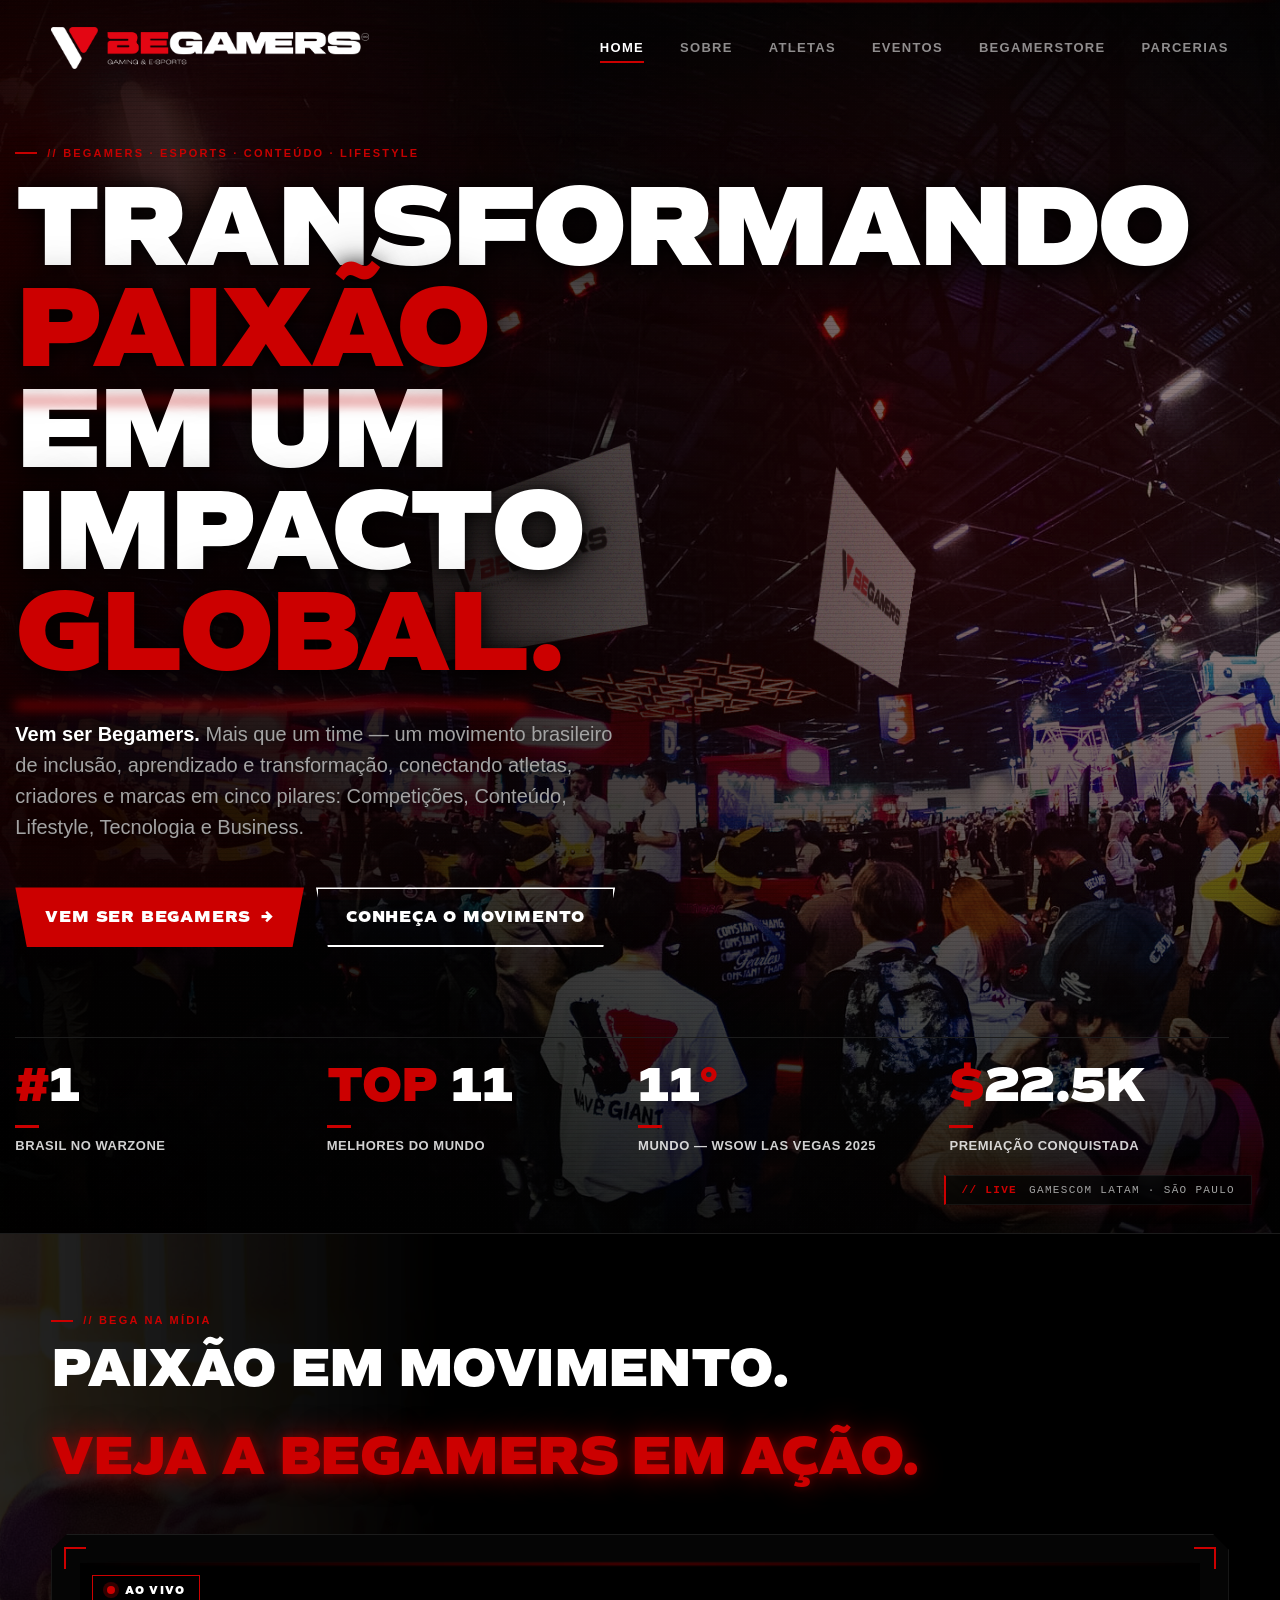
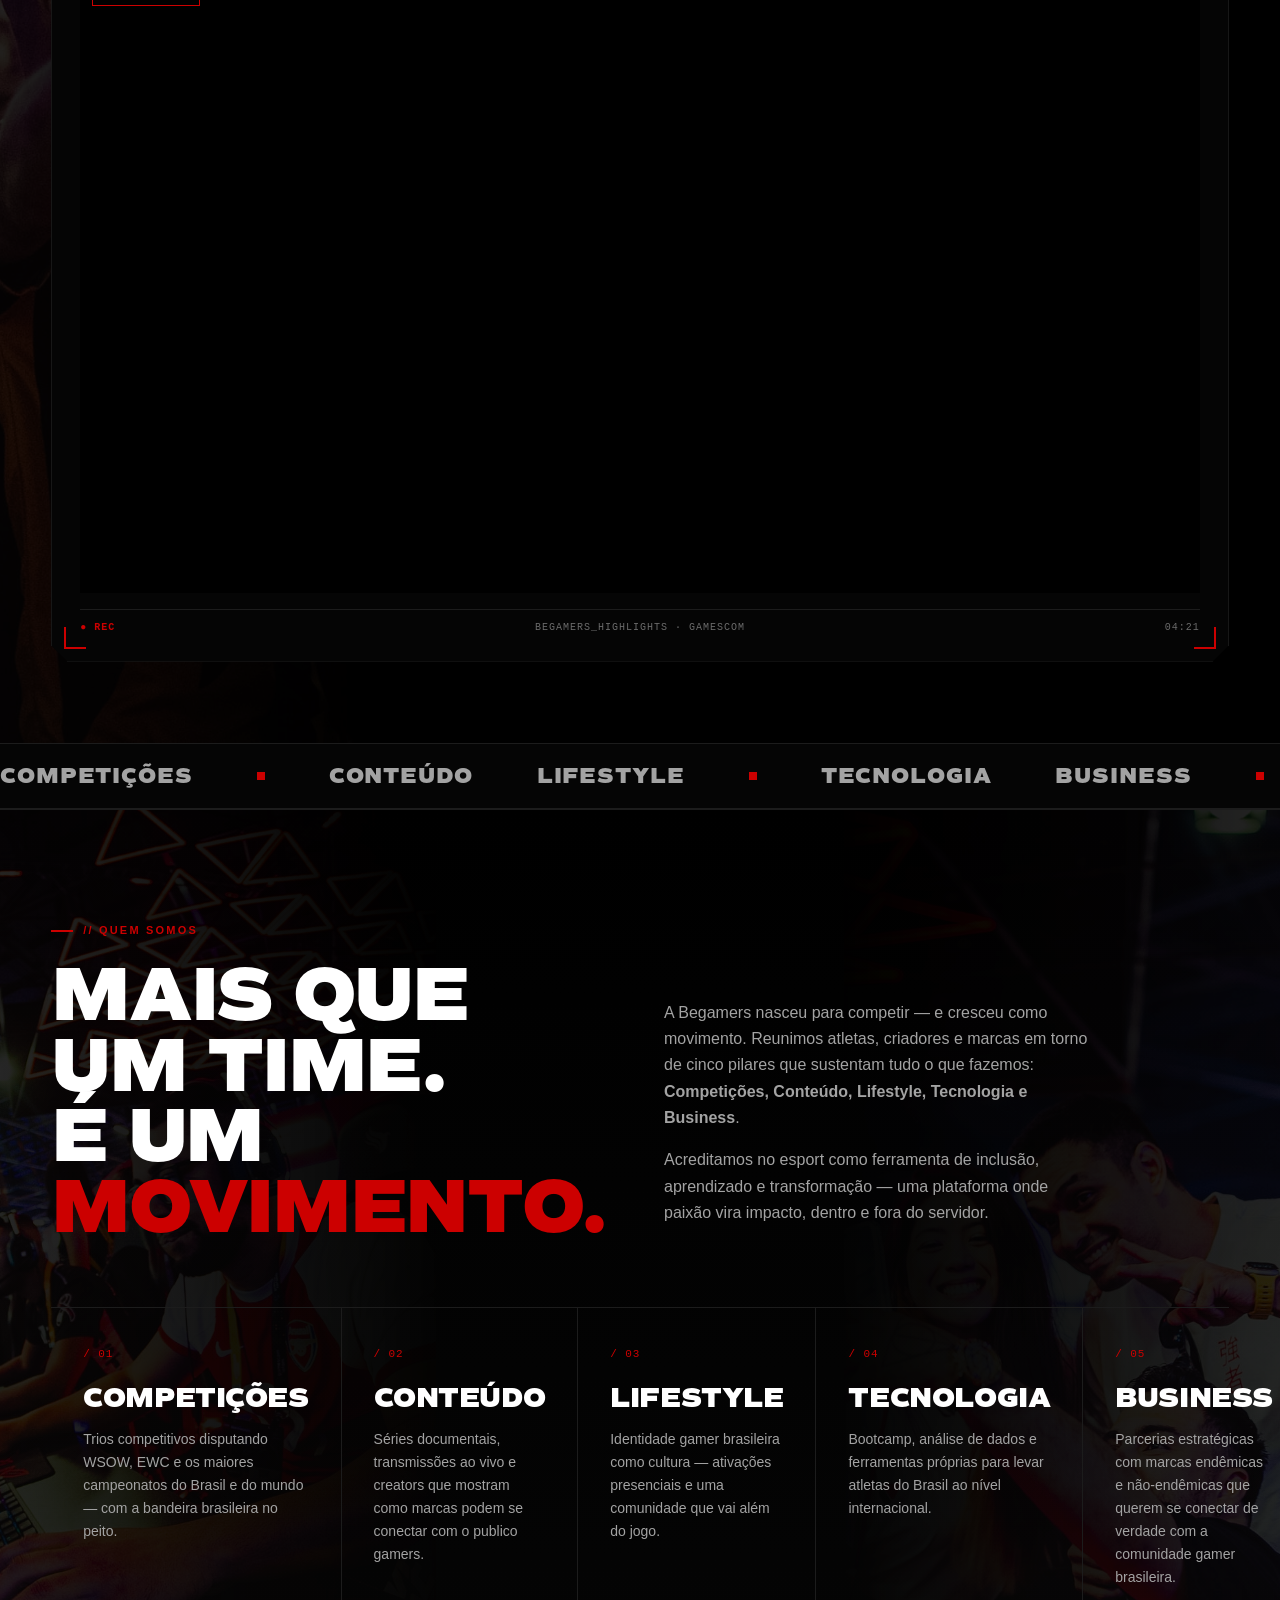
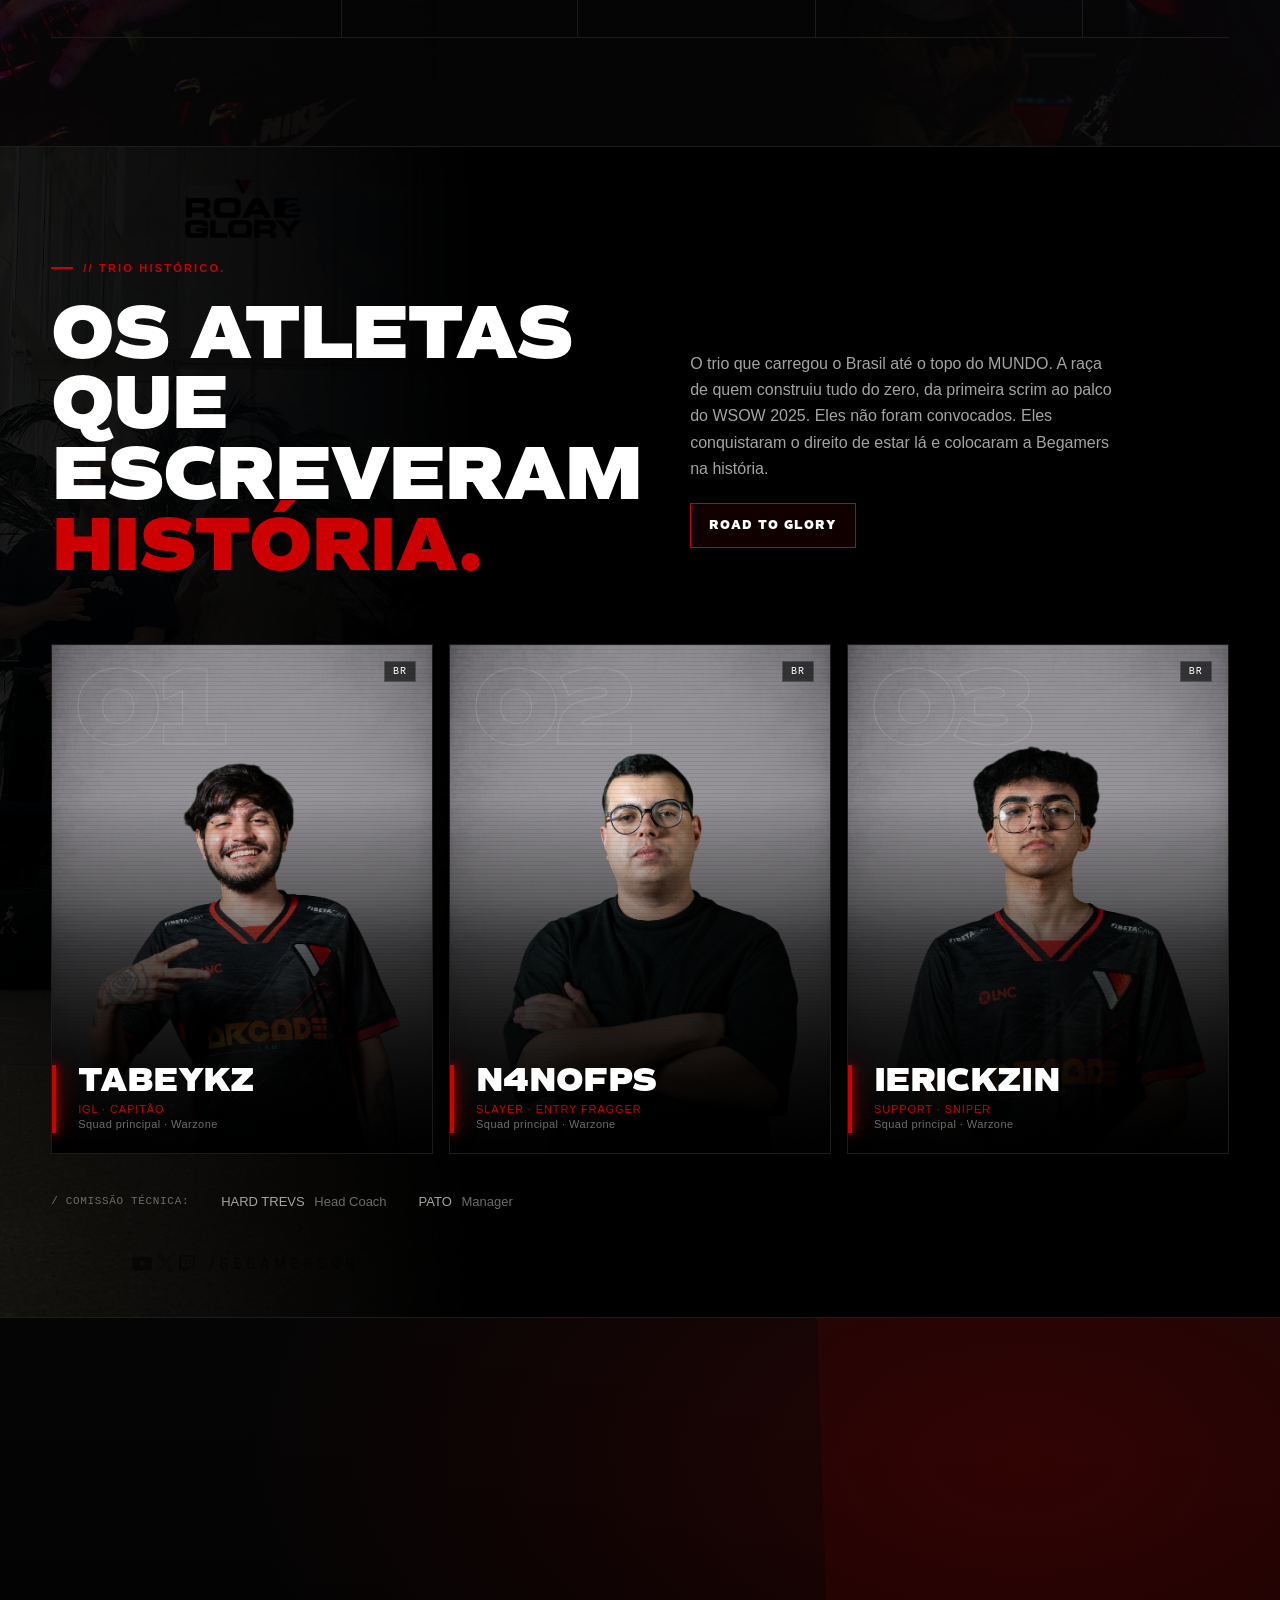
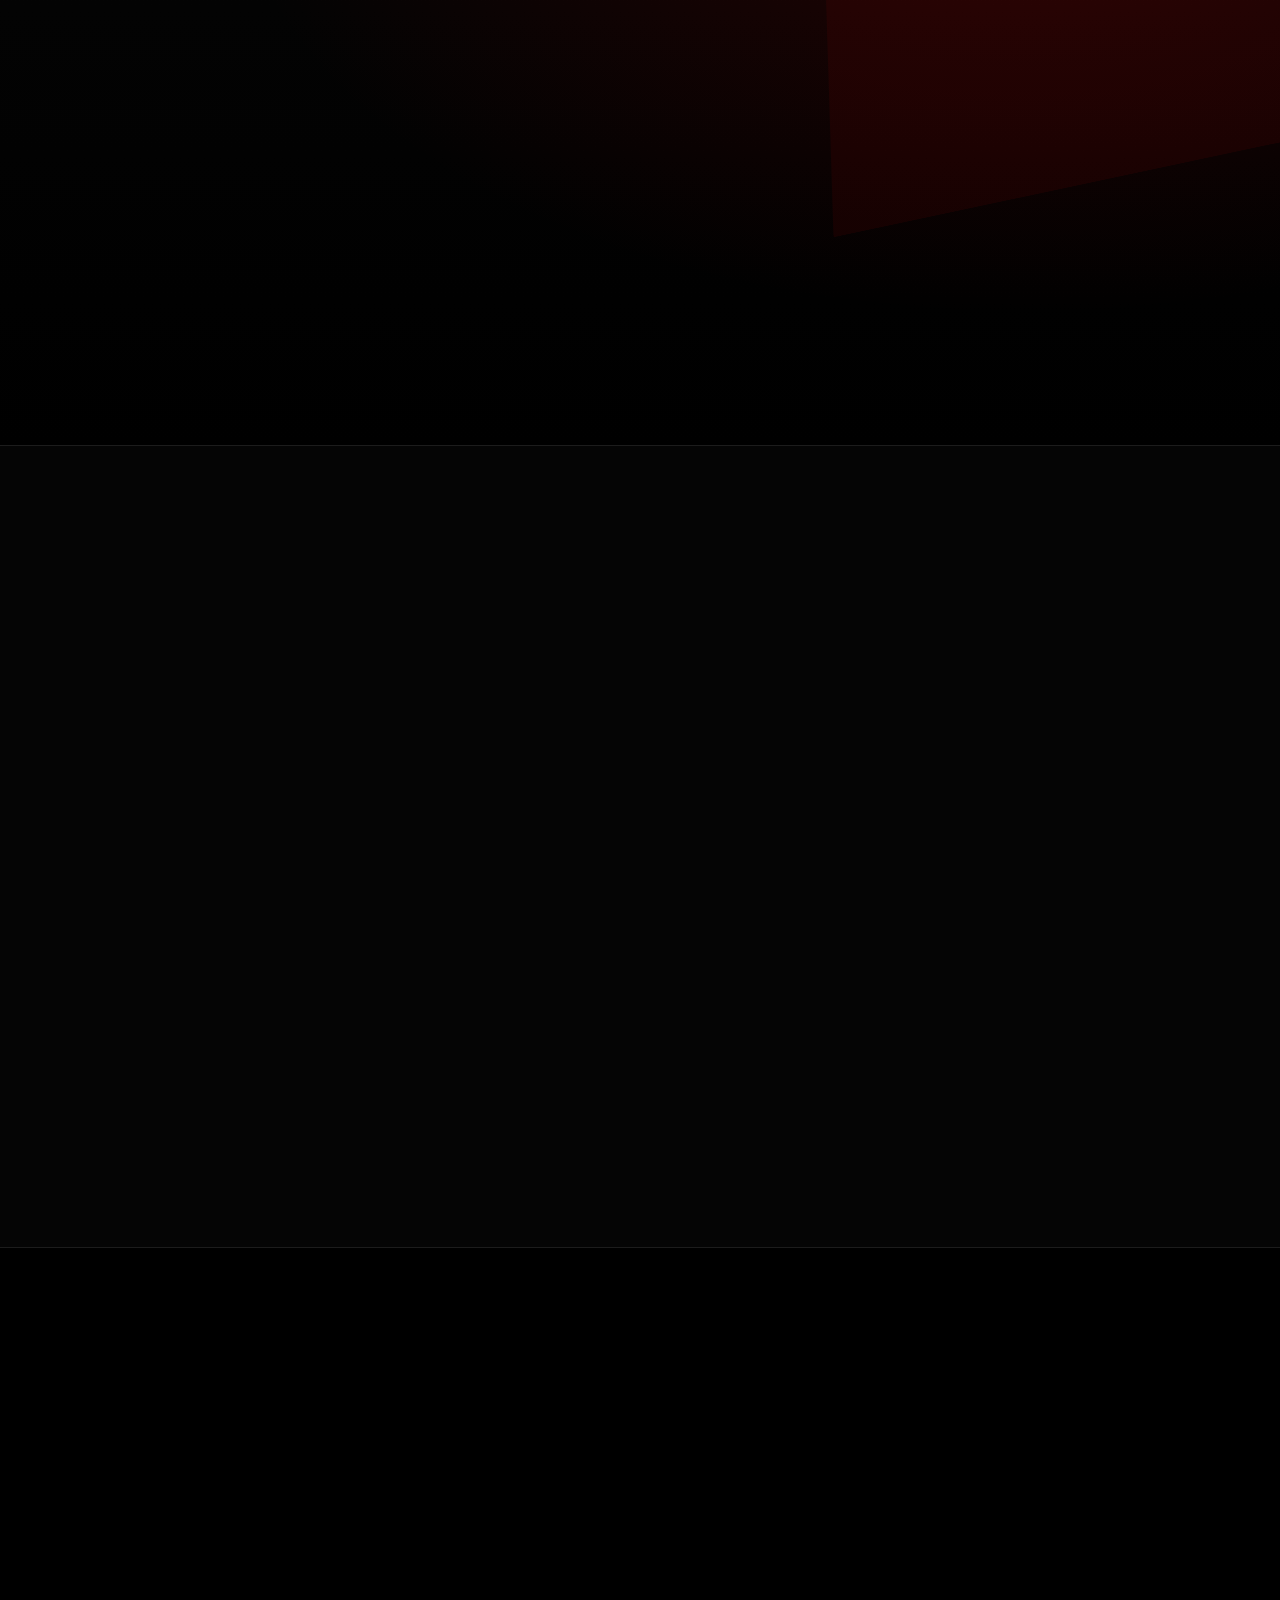
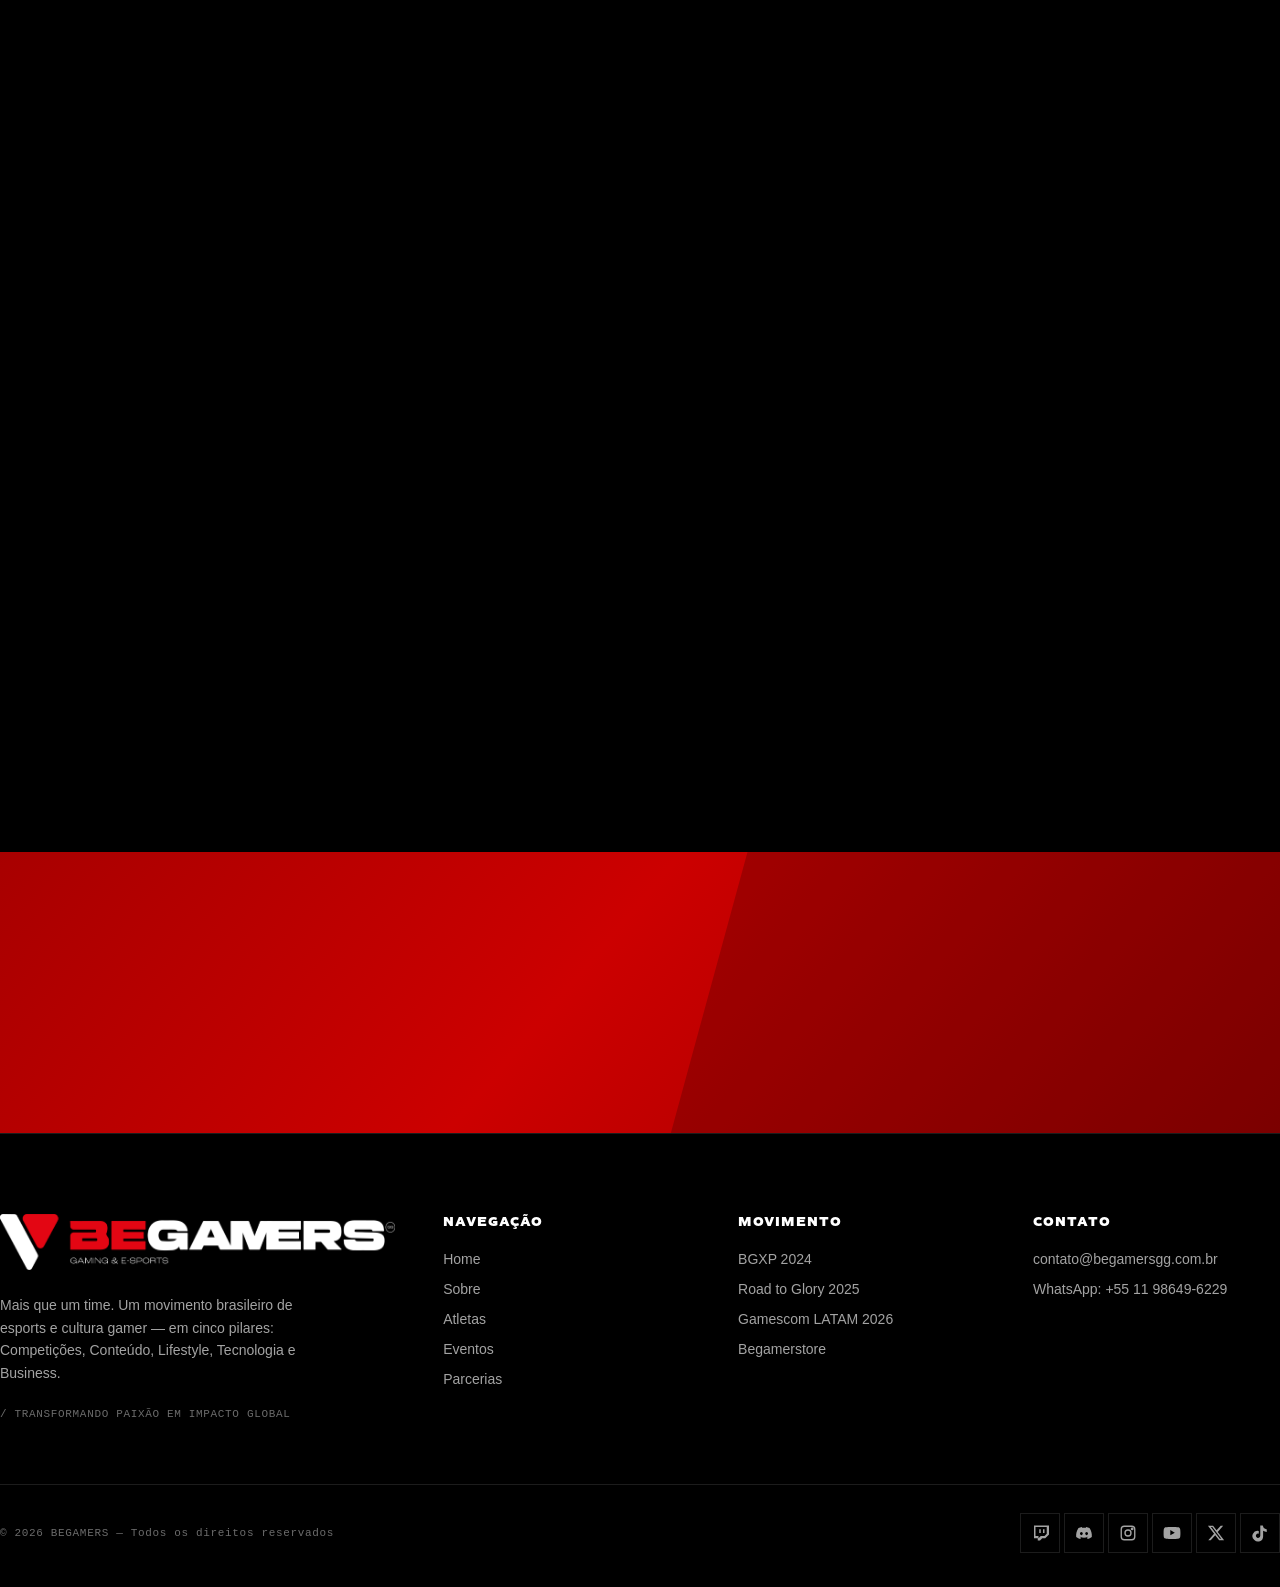
==== index.html @ cf3afd45 "feat: modal redesign, label trio historico, background roster, aba road to glory" ====
<!doctype html>
<html lang="pt-BR">
<head>
<meta charset="utf-8">
<meta name="viewport" content="width=device-width, initial-scale=1">
<title>BEGAMERS — Transformando paixão em impacto global</title>
<link rel="stylesheet" href="colors_and_type.css">
<link rel="stylesheet" href="styles.css">
<link rel="stylesheet" href="sections.css">
</head>
<body class="brand-begamers">

<!-- ============================================================
     NAV
============================================================ -->
<header class="nav" id="nav" data-screen-label="Nav">
  <div class="container nav-inner">
    <a href="#" class="nav-logo" aria-label="BEGAMERS — home">
      <img src="assets/begamers-logo-principal-white.png" alt="BEGAMERS — Gaming & E-sports" class="nav-logo-img">
    </a>
    <button class="nav-toggle" id="nav-toggle" aria-label="Abrir menu" aria-expanded="false">
      <span></span><span></span><span></span>
    </button>
    <nav class="nav-links" id="nav-links" aria-label="Principal">
      <a href="#home" class="active">Home</a>
      <a href="#sobre">Sobre</a>
      <a href="#roster">Atletas</a>
      <a href="#eventos">Eventos</a>
      <a href="#">Begamerstore</a>
      <a href="#parceiros">Parcerias</a>
    </nav>
  </div>
</header>

<!-- ============================================================
     HERO
============================================================ -->
<section class="hero" id="home" data-screen-label="01 Hero">
  <div class="hero-bottom-rule"></div>

  <!-- HERO VISUAL — Gamescom LATAM 2026 (full-height background) -->
  <div class="hero-visual reveal delay-2" aria-hidden="true">
    <div class="hv-photo">
      <img src="assets/gamescom-latam-2026.jpg" alt="" loading="eager" decoding="async">
      <div class="hv-photo-fade"></div>
      <div class="hv-photo-grain"></div>
      <div class="hv-photo-caption">
        <span class="hv-cap-tag">// LIVE</span>
        <span class="hv-cap-text">Gamescom LATAM · São Paulo</span>
      </div>
    </div>
  </div>

  <div class="container hero-inner">
    <div class="hero-copy">
      <div class="reveal">
        <span class="eyebrow">// Begamers · Esports · Conteúdo · Lifestyle</span>
      </div>
      <h1 class="reveal delay-1">
        Transformando<br>
        <span class="red">paixão</span> em um<br>
        impacto <span class="red">global.</span>
      </h1>
      <p class="hero-lede reveal delay-2">
        <strong>Vem ser Begamers.</strong> Mais que um time — um movimento brasileiro de
        inclusão, aprendizado e transformação, conectando atletas, criadores e marcas
        em cinco pilares: Competições, Conteúdo, Lifestyle, Tecnologia e Business.
      </p>
      <div class="hero-ctas reveal delay-3">
        <a href="#road-to-glory" class="btn lg">Vem ser Begamers <span class="arrow">→</span></a>
        <a href="#sobre" class="btn lg outline">Conheça o movimento</a>
      </div>
    </div>

    <!-- HERO VISUAL was here — moved to the top of .hero so it can be position:absolute against the whole hero -->

    <div class="hero-meta reveal delay-4">
      <div class="hero-stat">
        <div class="num"><span class="red">#</span>1</div>
        <div class="rule"></div>
        <div class="label">Brasil no Warzone</div>
      </div>
      <div class="hero-stat">
        <div class="num"><span class="red">TOP </span>11</div>
        <div class="rule"></div>
        <div class="label">Melhores do mundo</div>
      </div>
      <div class="hero-stat">
        <div class="num">11<span class="red">°</span></div>
        <div class="rule"></div>
        <div class="label">Mundo — WSOW Las Vegas 2025</div>
      </div>
      <div class="hero-stat">
        <div class="num"><span class="red">$</span>22.5K</div>
        <div class="rule"></div>
        <div class="label">Premiação conquistada</div>
      </div>
    </div>
  </div>
</section>

<!-- ============================================================
     VIDEO REEL
============================================================ -->
<section class="section video-reel tight" id="reel" data-screen-label="01b Reel">
  <div class="container">
    <div class="reel-head reveal">
      <span class="eyebrow">// BEGA NA MÍDIA</span>
      <h3 class="reel-title">Paixão em movimento.</h3>
      <div class="reel-title-line2">
        <span class="reel-destaque">Veja a Begamers em ação.</span>
        <img src="../logo/Simbolo Begamers Branco.png" class="reel-section-logo" alt="">
      </div>
    </div>
    <div class="reel-frame reveal delay-1">
      <span class="reel-corner tl"></span>
      <span class="reel-corner tr"></span>
      <span class="reel-corner bl"></span>
      <span class="reel-corner br"></span>
      <div class="reel-badge"><span class="live-dot"></span> AO VIVO</div>
      <div class="reel-iframe-wrap">
        <iframe
          src="https://www.youtube-nocookie.com/embed/VXsNB97p3Ew?autoplay=1&mute=1&loop=1&playlist=VXsNB97p3Ew&controls=0&modestbranding=1&rel=0&showinfo=0&playsinline=1&iv_load_policy=3&disablekb=1&fs=0&color=white&start=0"
          title="BEGAMERS · reel oficial"
          frameborder="0"
          allow="autoplay; encrypted-media; picture-in-picture; web-share"
          allowfullscreen
          loading="lazy"></iframe>
      </div>
      <div class="reel-scanline"></div>
      <div class="reel-meta">
        <span>● REC</span>
        <span>BEGAMERS_HIGHLIGHTS · GAMESCOM</span>
        <span>04:21</span>
      </div>
    </div>
  </div>
</section>

<!-- ============================================================
     MARQUEE
============================================================ -->
<div class="marquee" aria-hidden="true">
  <div class="marquee-track">
    <span class="marquee-item">COMPETIÇÕES</span>
    <span class="marquee-item"><span class="dot"></span> CONTEÚDO</span>
    <span class="marquee-item">LIFESTYLE</span>
    <span class="marquee-item"><span class="dot"></span> TECNOLOGIA</span>
    <span class="marquee-item">BUSINESS</span>
    <span class="marquee-item"><span class="dot"></span> VEM SER BEGAMERS</span>
    <span class="marquee-item"><span class="dot"></span> BGXP 2026</span>
    <!-- duplicate -->
    <span class="marquee-item">COMPETIÇÕES</span>
    <span class="marquee-item"><span class="dot"></span> CONTEÚDO</span>
    <span class="marquee-item">LIFESTYLE</span>
    <span class="marquee-item"><span class="dot"></span> TECNOLOGIA</span>
    <span class="marquee-item">BUSINESS</span>
    <span class="marquee-item"><span class="dot"></span> VEM SER BEGAMERS</span>
    <span class="marquee-item"><span class="dot"></span> BGXP 2026</span>
  </div>
</div>

<!-- ============================================================
     SOBRE
============================================================ -->
<section class="section sobre" id="sobre" data-screen-label="02 Sobre">
  <img src="assets/lado esquerdo.jpg" class="sobre-bg sobre-bg-left" alt="">
  <img src="assets/lado direito.jpg" class="sobre-bg sobre-bg-right" alt="">
  <div class="container">
    <div class="section-head reveal">
      <div class="left">
        <span class="eyebrow">// Quem somos</span>
        <h2>Mais que um time.<br>É um <span class="red">movimento.</span></h2>
      </div>
      <div class="right">
        <p>A Begamers nasceu para competir — e cresceu como movimento. Reunimos atletas, criadores e marcas em torno de cinco pilares que sustentam tudo o que fazemos: <strong>Competições, Conteúdo, Lifestyle, Tecnologia e Business</strong>.</p>
        <p>Acreditamos no esport como ferramenta de inclusão, aprendizado e transformação — uma plataforma onde paixão vira impacto, dentro e fora do servidor.</p>
      </div>
    </div>

    <div class="sobre-grid reveal-stagger">
      <div class="sobre-cell">
        <span class="idx">/ 01</span>
        <h3>Competições</h3>
        <p>Trios competitivos disputando WSOW, EWC e os maiores campeonatos do Brasil e do mundo — com a bandeira brasileira no peito.</p>
      </div>
      <div class="sobre-cell">
        <span class="idx">/ 02</span>
        <h3>Conteúdo</h3>
        <p>Séries documentais, transmissões ao vivo e creators que mostram como marcas podem se conectar com o publico gamers.</p>
      </div>
      <div class="sobre-cell">
        <span class="idx">/ 03</span>
        <h3>Lifestyle</h3>
        <p>Identidade gamer brasileira como cultura — ativações presenciais e uma comunidade que vai além do jogo.</p>
      </div>
      <div class="sobre-cell">
        <span class="idx">/ 04</span>
        <h3>Tecnologia</h3>
        <p>Bootcamp, análise de dados e ferramentas próprias para levar atletas do Brasil ao nível internacional.</p>
      </div>
      <div class="sobre-cell">
        <span class="idx">/ 05</span>
        <h3>Business</h3>
        <p>Parcerias estratégicas com marcas endêmicas e não-endêmicas que querem se conectar de verdade com a comunidade gamer brasileira.</p>
      </div>
    </div>
  </div>
</section>

<!-- ============================================================
     ROSTER
============================================================ -->
<section class="section roster" id="roster" data-screen-label="03 Roster">
  <div class="container">
    <div class="section-head reveal">
      <div class="left">
        <span class="eyebrow">// Trio Histórico.</span>
        <h2>Os atletas<br>que escreveram <span class="red">história.</span></h2>
      </div>
      <div class="right">
        <p>O trio que carregou o Brasil até o topo do MUNDO. A raça de quem construiu tudo do zero, da primeira scrim ao palco do WSOW 2025. Eles não foram convocados. Eles conquistaram o direito de estar lá e colocaram a Begamers na história.</p>
        <div style="margin-top: 20px;" class="roster-game-tabs" role="tablist">
          <button class="tab active" onclick="window.open('https://www.youtube.com/watch?v=Ga7_tnUnCb0&t=30s','_blank')">Road to Glory</button>
        </div>
      </div>
    </div>

    <div class="roster-grid reveal-stagger">
      <article class="player" tabindex="0" aria-label="Tabeykz" data-video="taA4KquG1LI" data-start="11" data-name="Tabeykz" data-role="IGL · Capitão">
        <span class="player-num">01</span>
        <div class="player-bg" style="background-image: linear-gradient(135deg, #1a0808 0%, #000 100%);"></div>
        <div class="player-texture"></div>
        <img class="player-photo" src="assets/Tabeyks - 02-sem fundo.png" alt="Tabeykz">
        <div class="player-overlay"></div>
        <span class="player-flag">BR</span>
        <div class="player-content">
          <h3 class="player-name">Tabeykz</h3>
          <div class="player-role">IGL · Capitão</div>
          <div class="player-real">Squad principal · Warzone</div>
        </div>
        <div class="player-hover-cta" aria-hidden="true">
          <span class="phc-play"><svg viewBox="0 0 24 24" width="28" height="28" fill="currentColor"><path d="M8 5v14l11-7z"/></svg></span>
          <span class="phc-label">ASSISTIR HISTÓRIA</span>
        </div>
      </article>

      <article class="player" tabindex="0" aria-label="N4noFps" data-video="ccCkzn51DuU" data-start="4" data-name="N4noFps" data-role="Slayer · Entry fragger">
        <span class="player-num">02</span>
        <div class="player-bg" style="background-image: linear-gradient(135deg, #0a0a0a 0%, #1f0606 100%);"></div>
        <div class="player-texture"></div>
        <img class="player-photo" src="assets/Nano - 03-sem fundo.png" alt="N4noFps">
        <div class="player-overlay"></div>
        <span class="player-flag">BR</span>
        <div class="player-content">
          <h3 class="player-name">N4noFps</h3>
          <div class="player-role">Slayer · Entry fragger</div>
          <div class="player-real">Squad principal · Warzone</div>
        </div>
        <div class="player-hover-cta" aria-hidden="true">
          <span class="phc-play"><svg viewBox="0 0 24 24" width="28" height="28" fill="currentColor"><path d="M8 5v14l11-7z"/></svg></span>
          <span class="phc-label">ASSISTIR HISTÓRIA</span>
        </div>
      </article>

      <article class="player" tabindex="0" aria-label="Ierickzin" data-video="_a7vYASp4p0" data-start="0" data-name="Ierickzin" data-role="Support · Sniper">
        <span class="player-num">03</span>
        <div class="player-bg" style="background-image: linear-gradient(135deg, #150505 0%, #0a0a0a 100%);"></div>
        <div class="player-texture"></div>
        <img class="player-photo" src="assets/Erick - 01-sem fundo.png" alt="Ierickzin">
        <div class="player-overlay"></div>
        <span class="player-flag">BR</span>
        <div class="player-content">
          <h3 class="player-name">Ierickzin</h3>
          <div class="player-role">Support · Sniper</div>
          <div class="player-real">Squad principal · Warzone</div>
        </div>
        <div class="player-hover-cta" aria-hidden="true">
          <span class="phc-play"><svg viewBox="0 0 24 24" width="28" height="28" fill="currentColor"><path d="M8 5v14l11-7z"/></svg></span>
          <span class="phc-label">ASSISTIR HISTÓRIA</span>
        </div>
      </article>
    </div>

    <div style="margin-top: 40px; display: flex; gap: 32px; flex-wrap: wrap; align-items: center; color: var(--fg3);">
      <span class="mono">/ Comissão técnica:</span>
      <span style="font-size: 13px; color: var(--fg2);">HARD TREVS <span style="color: var(--fg3); margin-left: 6px;">Head Coach</span></span>
      <span style="font-size: 13px; color: var(--fg2);">PATO <span style="color: var(--fg3); margin-left: 6px;">Manager</span></span>
    </div>
  </div>
</section>

<!-- ============================================================
     ROAD TO GLORY
============================================================ -->
<section class="r2g" id="road-to-glory" data-screen-label="04 Road to Glory">
  <div class="container r2g-inner">
    <div class="reveal">
      <span class="r2g-tag"><span class="slash"></span> Infraestrutura real para um cenário sério</span>
      <h2>The Zero <span class="red">Base.</span></h2>
      <p>O que a The Zero Base entrega. A infraestrutura real para quem quer evoluir no Warzone brasileiro — com treinos, ranking, campeonatos e muito mais.</p>
      <div class="r2g-ctas">
        <a href="https://thezerobase.vercel.app/" target="_blank" rel="noopener" class="btn lg">Quero participar <span class="arrow">→</span></a>
      </div>
    </div>

    <div class="r2g-steps reveal delay-1">
      <div class="r2g-step">
        <span class="num">01</span>
        <div>
          <span class="k">Treinos com KD Gate</span>
          <span class="v">Sessões de treino organizadas por tier. Você pratica contra quem é do seu nível — Bronze, Prata ou Ouro. Sem smurf. Sem desculpa. Só evolução.</span>
        </div>
      </div>
      <div class="r2g-step">
        <span class="num">02</span>
        <div>
          <span class="k">Ranking Nacional</span>
          <span class="v">O primeiro ranking oficial de Warzone no Brasil. ZERO Points por posição, kills e consistência — não por sorte de um dia.</span>
        </div>
      </div>
      <div class="r2g-step">
        <span class="num">03</span>
        <div>
          <span class="k">Agentes Livres</span>
          <span class="v">Sem time, quer competir? Sem player, quer completar o squad? O Squad Finder conecta você com quem precisa em minutos.</span>
        </div>
      </div>
      <div class="r2g-step">
        <span class="num">04</span>
        <div>
          <span class="k">Campeonatos</span>
          <span class="v">168 competições por ano — promovidas pela TZB e por organizadores parceiros. Bracket oficial, prize pool real, broadcast profissional.</span>
        </div>
      </div>
    </div>
  </div>
</section>

<!-- ============================================================
     EVENTS
============================================================ -->
<section class="section events" id="eventos" data-screen-label="05 Eventos">
  <div class="container">
    <div class="section-head reveal">
      <div class="left">
        <span class="eyebrow">// Agenda · 2026</span>
        <h2>A Agenda<br>da Bega.<br><span class="red">2026.</span></h2>
      </div>
      <div class="right">
        <p>A Begamers está em movimento. — acompanhe cada etapa da nossa jornada ao longo do ano e salve para não perder nada.</p>
        <a href="calendario.html" class="btn outline" style="margin-top: 16px;">Calendário completo <span class="arrow">→</span></a>
      </div>
    </div>

    <div class="event-list reveal-stagger" id="event-list-home"></div>
  </div>
</section>

<!-- ============================================================
     PARCEIROS — Form
============================================================ -->
<section class="section partner-form-section" id="parceiros" data-screen-label="06 Parcerias">
  <div class="container">
    <div class="section-head reveal">
      <div class="left">
        <span class="eyebrow">// Parcerias estratégicas</span>
        <h2>Marcas que<br>jogam <span class="red">junto.</span></h2>
      </div>
      <div class="right">
        <p>A Begamers fala com uma audiência engajada, jovem e que confia em quem entrega resultado dentro e fora do servidor. Endêmica ou não-endêmica, sua marca encontra aqui um movimento — não um patrocínio decorativo.</p>
      </div>
    </div>

    <div class="partner-form-grid reveal-stagger">
      <div>
        <h3 style="font-family: var(--font-display-heavy); font-weight: 900; font-size: 22px; letter-spacing: -0.01em; text-transform: uppercase; margin: 0 0 16px; color: #fff;">Modelos de parceria</h3>
        <p style="font-size: 14px; line-height: 1.65; color: var(--fg2); margin: 0 0 8px;">Construímos relacionamentos sob medida em três frentes principais, com flexibilidade para combinar formatos conforme o objetivo da marca.</p>
        <div class="partner-tiers-list">
          <div class="partner-tier-row">
            <span class="badge">Patrocínio</span>
            <span class="copy"><strong>Naming e exposição</strong> em jersey, transmissões e conteúdos próprios — para marcas endêmicas e não-endêmicas.</span>
          </div>
          <div class="partner-tier-row">
            <span class="badge">Parceria</span>
            <span class="copy"><strong>Co-criação de produto, conteúdo ou comunidade</strong> com a Begamers, alinhada aos cinco pilares do movimento.</span>
          </div>
          <div class="partner-tier-row">
            <span class="badge">Eventos</span>
            <span class="copy">Ativação de marca no BGXP e demais eventos próprios — patrocínio integrado a experiências reais com a comunidade Begamers.</span>
          </div>
        </div>

        <div style="margin-top: 32px; display: flex; gap: 32px; flex-wrap: wrap; font-family: var(--font-mono); font-size: 11px; letter-spacing: 0.08em; color: var(--fg3); text-transform: uppercase;">
          <span><span style="color: var(--accent);">●</span> ENDÊMICA · GAMING &amp; HARDWARE · PERIFÉRICOS &amp; SETUP · ENERGIA &amp; SUPLEMENTOS · STREAMING &amp; TECH</span>
          <span><span style="color: var(--accent);">●</span> NÃO-ENDÊMICA · LIFESTYLE &amp; MODA · FINANCE &amp; FINTECHS · FOOD &amp; BEBIDAS · EDUCAÇÃO · TELECOM · AUTOMOTIVO</span>
        </div>
      </div>

      <form class="partner-form" action="https://formspree.io/f/xjglddav" method="POST" onsubmit="event.preventDefault();fetch(this.action,{method:'POST',body:new FormData(this),headers:{'Accept':'application/json'}}).then(r=>{if(r.ok){this.querySelector('.pf-sent').hidden=false;this.querySelector('.pf-submit').textContent='Enviado ✓';this.querySelector('.pf-submit').disabled=true;}})">
        <div class="pf-head">
          <h3>Vamos conversar.</h3>
          <p>Conte sobre sua marca — nosso time de Business responde em até 48 horas úteis.</p>
        </div>

        <div class="pf-row split">
          <div class="pf-row">
            <label for="pf-nome">Nome <span class="req">*</span></label>
            <input id="pf-nome" type="text" name="nome" placeholder="Seu nome completo" required>
          </div>
          <div class="pf-row">
            <label for="pf-empresa">Empresa <span class="req">*</span></label>
            <input id="pf-empresa" type="text" name="empresa" placeholder="Nome da marca / empresa" required>
          </div>
        </div>

        <div class="pf-row split">
          <div class="pf-row">
            <label for="pf-email">E-mail corporativo <span class="req">*</span></label>
            <input id="pf-email" type="email" name="email" placeholder="voce@empresa.com" required>
          </div>
          <div class="pf-row">
            <label for="pf-tipo">Tipo de proposta <span class="req">*</span></label>
            <select id="pf-tipo" name="tipo_proposta" required>
              <option value="">Selecione</option>
              <option>Patrocínio</option>
              <option>Parceria</option>
              <option>Eventos</option>
            </select>
          </div>
        </div>

        <div class="pf-row">
          <label>Categoria da marca <span class="req">*</span></label>
          <div class="pf-radio-group">
            <div class="pf-radio">
              <input type="radio" id="pf-end" name="categoria" value="endemica" required>
              <label for="pf-end">Endêmica</label>
            </div>
            <div class="pf-radio">
              <input type="radio" id="pf-nend" name="categoria" value="nao-endemica">
              <label for="pf-nend">Não-endêmica</label>
            </div>
          </div>
        </div>

        <div class="pf-row">
          <label for="pf-msg">Sobre a proposta</label>
          <textarea id="pf-msg" name="mensagem" rows="3" placeholder="Conte um pouco do que vocês têm em mente"></textarea>
        </div>

        <p class="pf-sent" hidden style="margin: 0; padding: 12px 14px; background: rgba(31,157,85,0.08); border-left: 2px solid #1f9d55; color: #6ee7a8; font-size: 13px;">
          Proposta enviada! Entraremos em contato em até 48h.
        </p>

        <div class="pf-actions">
          <span class="note">Resposta em 48h úteis</span>
          <button type="submit" class="btn pf-submit">Enviar proposta <span class="arrow">→</span></button>
        </div>
      </form>
    </div>
  </div>
</section>

<!-- ============================================================
     CTA STRIP
============================================================ -->
<section class="cta-strip" id="contato" data-screen-label="07 CTA">
  <div class="container">
    <h2 class="reveal">Be part of<br>this movement.</h2>
    <div class="reveal delay-1" style="display:flex; gap:12px; flex-wrap:wrap;">
      <a href="#" class="btn lg" style="background:#000;">Begamerstore <span class="arrow">→</span></a>
      <a href="#parceiros" class="btn lg outline">Quero ser parceiro</a>
    </div>
  </div>
</section>

<!-- ============================================================
     FOOTER
============================================================ -->
<footer class="footer" data-screen-label="Footer">
  <div class="container footer-inner">
    <div class="footer-top">
      <div class="footer-brand">
        <img src="assets/begamers-logo-principal-white.png" alt="BEGAMERS — Gaming & E-sports" style="height: 56px; width: auto; display: block; margin-bottom: 24px;">
        <p>Mais que um time. Um movimento brasileiro de esports e cultura gamer — em cinco pilares: Competições, Conteúdo, Lifestyle, Tecnologia e Business.</p>
        <span class="mono">/ TRANSFORMANDO PAIXÃO EM IMPACTO GLOBAL</span>
      </div>
      <div class="footer-col">
        <h5>Navegação</h5>
        <ul>
          <li><a href="#home">Home</a></li>
          <li><a href="#sobre">Sobre</a></li>
          <li><a href="#roster">Atletas</a></li>
          <li><a href="#eventos">Eventos</a></li>
          <li><a href="#parceiros">Parcerias</a></li>
        </ul>
      </div>
      <div class="footer-col">
        <h5>Movimento</h5>
        <ul>
          <li><a href="https://www.youtube.com/watch?v=Kj1hKT5QCqs" target="_blank" rel="noopener">BGXP 2024</a></li>
          <li><a href="https://www.youtube.com/watch?v=6hZJwMYem8k" target="_blank" rel="noopener">Road to Glory 2025</a></li>
          <li><a href="https://www.youtube.com/watch?v=VXsNB97p3Ew" target="_blank" rel="noopener">Gamescom LATAM 2026</a></li>
          <li><a href="#">Begamerstore</a></li>
        </ul>
      </div>
      <div class="footer-col">
        <h5>Contato</h5>
        <ul>
          <li><a href="mailto:contato@begamersgg.com.br">contato@begamersgg.com.br</a></li>
          <li><a href="https://wa.me/5511986496229" target="_blank" rel="noopener">WhatsApp: +55 11 98649-6229</a></li>
        </ul>
      </div>
    </div>

    <div class="footer-bottom">
      <span class="footer-copy">© 2026 BEGAMERS — Todos os direitos reservados</span>
      <div class="socials" aria-label="Redes sociais">
        <a href="https://www.twitch.tv/begamersgg" target="_blank" rel="noopener" aria-label="Twitch"><svg viewBox="0 0 24 24" fill="currentColor"><path d="M4 2v17h5v3h3l3-3h4l5-5V2H4zm17 11l-3 3h-5l-3 3v-3H6V4h15v9zM18 7h-2v5h2V7zm-5 0h-2v5h2V7z"/></svg></a>
        <a href="https://discord.gg/5q2V9XfMUn" target="_blank" rel="noopener" aria-label="Discord"><svg viewBox="0 0 24 24" fill="currentColor"><path d="M19.27 5.33C17.94 4.71 16.5 4.26 15 4a.09.09 0 0 0-.07.03c-.18.33-.39.76-.53 1.09a16.09 16.09 0 0 0-4.8 0c-.14-.34-.35-.76-.54-1.09-.01-.02-.04-.03-.07-.03-1.5.26-2.93.71-4.27 1.33-.01 0-.02.01-.03.02-2.72 4.07-3.47 8.03-3.1 11.95 0 .02.01.04.03.05 1.8 1.32 3.53 2.12 5.24 2.65.03.01.06 0 .07-.02.4-.55.76-1.13 1.07-1.74.02-.04 0-.08-.04-.09-.57-.22-1.11-.48-1.64-.78-.04-.02-.04-.08-.01-.11.11-.08.22-.17.33-.25.02-.02.05-.02.07-.01 3.44 1.57 7.15 1.57 10.55 0 .02-.01.05-.01.07.01.11.09.22.17.33.26.04.03.04.09-.01.11-.52.31-1.07.56-1.64.78-.04.01-.05.06-.04.09.32.61.68 1.19 1.07 1.74.03.01.06.02.09.01 1.72-.53 3.45-1.33 5.25-2.65.02-.01.03-.03.03-.05.44-4.53-.73-8.46-3.1-11.95-.01-.01-.02-.02-.04-.02zM8.52 14.91c-1.03 0-1.89-.95-1.89-2.12s.84-2.12 1.89-2.12c1.06 0 1.9.96 1.89 2.12 0 1.17-.84 2.12-1.89 2.12zm6.97 0c-1.03 0-1.89-.95-1.89-2.12s.84-2.12 1.89-2.12c1.06 0 1.9.96 1.89 2.12 0 1.17-.83 2.12-1.89 2.12z"/></svg></a>
        <a href="https://www.instagram.com/begamersgg" target="_blank" rel="noopener" aria-label="Instagram"><svg viewBox="0 0 24 24" fill="none" stroke="currentColor" stroke-width="1.8"><rect x="3" y="3" width="18" height="18" rx="4"/><circle cx="12" cy="12" r="4"/><circle cx="17.5" cy="6.5" r="1" fill="currentColor"/></svg></a>
        <a href="https://www.youtube.com/@begamersgg" target="_blank" rel="noopener" aria-label="YouTube"><svg viewBox="0 0 24 24" fill="currentColor"><path d="M23 7.5s-.22-1.55-.9-2.23c-.85-.9-1.81-.9-2.25-.95C16.62 4 12 4 12 4s-4.62 0-7.85.32c-.44.05-1.4.05-2.25.95C1.22 5.95 1 7.5 1 7.5S.78 9.31.78 11.13v1.74c0 1.82.22 3.63.22 3.63s.22 1.55.9 2.23c.85.9 1.97.87 2.47.97C6.25 19.97 12 20 12 20s4.62 0 7.85-.32c.44-.05 1.4-.05 2.25-.95.68-.68.9-2.23.9-2.23s.22-1.81.22-3.63v-1.74C23.22 9.31 23 7.5 23 7.5zM9.75 14.85V8.13l6 3.37-6 3.35z"/></svg></a>
        <a href="https://www.twitter.com/begamersgg" target="_blank" rel="noopener" aria-label="X / Twitter"><svg viewBox="0 0 24 24" fill="currentColor"><path d="M18.244 2.25h3.308l-7.227 8.26 8.502 11.24H16.17l-5.214-6.817L4.99 21.75H1.68l7.73-8.835L1.254 2.25H8.08l4.713 6.231 5.45-6.231zm-1.161 17.52h1.833L7.084 4.126H5.117l11.966 15.644z"/></svg></a>
        <a href="https://www.tiktok.com/@begamersgg" target="_blank" rel="noopener" aria-label="TikTok"><svg viewBox="0 0 24 24" fill="currentColor"><path d="M19.59 6.69a4.83 4.83 0 0 1-3.77-4.25V2h-3.45v13.67a2.89 2.89 0 0 1-5.2 1.74 2.89 2.89 0 0 1 2.31-4.64 2.93 2.93 0 0 1 .88.13V9.4a6.84 6.84 0 0 0-5.86 12 6.85 6.85 0 0 0 11.65-4.85V8.95a8.32 8.32 0 0 0 4.86 1.55v-3.4a4.83 4.83 0 0 1-1.42-.41z"/></svg></a>
      </div>
    </div>
  </div>
</footer>

<!-- ============================================================
     SCRIPT
============================================================ -->
<script>
  // NAV: auto-hide ao rolar pra baixo, aparece ao subir
  const nav = document.getElementById('nav');
  const navToggle = document.getElementById('nav-toggle');
  const navLinksEl = document.getElementById('nav-links');
  let lastY = 0;

  function closeMenu() {
    navLinksEl.classList.remove('open');
    navToggle.classList.remove('open');
    navToggle.setAttribute('aria-expanded', 'false');
  }

  navToggle.addEventListener('click', () => {
    const open = navLinksEl.classList.toggle('open');
    navToggle.classList.toggle('open', open);
    navToggle.setAttribute('aria-expanded', String(open));
  });
  navLinksEl.querySelectorAll('a').forEach(a => a.addEventListener('click', closeMenu));

  const onScroll = () => {
    const y = window.scrollY;
    nav.classList.toggle('scrolled', y > 12);
    if (y > 120) {
      const hiding = y > lastY;
      nav.classList.toggle('nav-hidden', hiding);
      if (hiding) closeMenu();
    } else {
      nav.classList.remove('nav-hidden');
    }
    lastY = y;
  };
  window.addEventListener('scroll', onScroll, { passive: true });
  onScroll();

  // SCROLL REVEAL
  const io = new IntersectionObserver((entries) => {
    entries.forEach(e => {
      if (e.isIntersecting) { e.target.classList.add('in'); io.unobserve(e.target); }
    });
  }, { threshold: 0.10, rootMargin: '0px 0px -60px 0px' });
  document.querySelectorAll('.reveal, .reveal-stagger').forEach(el => io.observe(el));

  // COUNTER ANIMATION nas stats do hero
  const counterObs = new IntersectionObserver((entries) => {
    entries.forEach(e => {
      if (!e.isIntersecting) return;
      const el = e.target;
      const firstText = [...el.childNodes].find(n => n.nodeType === 3 && /\d/.test(n.textContent));
      if (!firstText) { counterObs.unobserve(el); return; }
      const target = parseInt(firstText.textContent);
      if (isNaN(target)) { counterObs.unobserve(el); return; }
      const suffix = firstText.textContent.replace(/^\d+/, '');
      const duration = 1400;
      const start = performance.now();
      const tick = (now) => {
        const t = Math.min((now - start) / duration, 1);
        const ease = 1 - Math.pow(1 - t, 3);
        firstText.textContent = Math.round(ease * target) + suffix;
        if (t < 1) requestAnimationFrame(tick);
      };
      requestAnimationFrame(tick);
      counterObs.unobserve(el);
    });
  }, { threshold: 0.5 });
  document.querySelectorAll('.hero-stat .num').forEach(el => counterObs.observe(el));

  // ROSTER TABS
  document.querySelectorAll('.roster-game-tabs .tab').forEach(tab => {
    tab.addEventListener('click', () => {
      document.querySelectorAll('.roster-game-tabs .tab').forEach(t => t.classList.remove('active'));
      tab.classList.add('active');
    });
  });

  // NAV SPY
  const links = [...document.querySelectorAll('.nav-links a')];
  const targets = links.map(l => document.querySelector(l.getAttribute('href'))).filter(Boolean);
  const spy = new IntersectionObserver((entries) => {
    entries.forEach(en => {
      if (en.isIntersecting) {
        const id = '#' + en.target.id;
        links.forEach(l => l.classList.toggle('active', l.getAttribute('href') === id));
      }
    });
  }, { rootMargin: '-40% 0px -55% 0px' });
  targets.forEach(t => spy.observe(t));
</script>

<!-- Modal de vídeo dos atletas -->
<div class="player-modal" id="player-modal" role="dialog" aria-modal="true" aria-label="Vídeo do atleta" hidden>
  <div class="pm-backdrop" id="pm-backdrop"></div>
  <div class="pm-box">
    <span class="pm-corner tl"></span>
    <span class="pm-corner tr"></span>
    <span class="pm-corner bl"></span>
    <span class="pm-corner br"></span>
    <div class="pm-header">
      <div class="pm-header-left">
        <img src="assets/Simbolo Begamers Branco.png" class="pm-logo" alt="">
        <span class="pm-live"><span class="pm-live-dot"></span> AO VIVO</span>
      </div>
      <span class="pm-name" id="pm-name"></span>
      <div class="pm-header-right">
        <span class="pm-role" id="pm-role"></span>
        <button class="pm-close" id="pm-close" aria-label="Fechar">
          <svg viewBox="0 0 24 24" width="18" height="18" fill="none" stroke="currentColor" stroke-width="2.5"><path d="M18 6 6 18M6 6l12 12"/></svg>
        </button>
      </div>
    </div>
    <div class="pm-player">
      <iframe id="pm-iframe" src="" allow="autoplay; encrypted-media" allowfullscreen frameborder="0" title="Vídeo do atleta"></iframe>
    </div>
    <div class="pm-footer">
      <span>BEGAMERS · TRIO HISTÓRICO · WARZONE</span>
    </div>
  </div>
</div>

<script>
  /* ---- Eventos (dados inline — sem dependência de fetch) ---- */
  (function () {
    const EVENTOS = [
      { id:1, dia:'∞',  mes:'2026', titulo:'ROAD TO GLORY · PROGRAMA DE DESENVOLVIMENTO', descricao:'Inscrições abertas o ano todo · trials presenciais no bootcamp de São Paulo.', local:'BOOTCAMP · SP', periodo:'PROGRAMA CONTÍNUO', botao:'INSCRIÇÕES', link:'#', destaque:true },
      { id:2, dia:'20', mes:'JUN',  titulo:'WSOW QUALIFIERS · LATAM',                     descricao:'Eliminatórias regionais para o World Series of Warzone · 20-22 de junho.',         local:'LATAM · ONLINE',  periodo:'20-22 JUN',         botao:'CLASSIFICATÓRIA', link:'#', destaque:false },
      { id:3, dia:'07', mes:'JUL',  titulo:'EWC · ESPORTS WORLD CUP WARZONE',             descricao:'A maior competição global de esports · Begamers entre as orgs convidadas · jul-ago.', local:'RIYADH · KSA', periodo:'JUL-AGO · LAN',     botao:'EM BREVE',        link:'#', destaque:false },
      { id:4, dia:'15', mes:'AGO',  titulo:'BEGA EM ORLANDO',                             descricao:'Série documental seguindo o squad em sua primeira temporada internacional fora do Brasil.', local:'ORLANDO · US', periodo:'YT · TWITCH · IG', botao:'DOCUMENTÁRIO', link:'https://www.youtube.com/watch?v=0AspucKtBGA', destaque:false },
      { id:5, dia:'29', mes:'OUT',  titulo:'GAMESCOM LATAM 2026',                         descricao:'Ativação Begamers no maior festival de games da América Latina · ativações, painéis e meet-ups.', local:'SÃO PAULO · BR', periodo:'29 OUT - 01 NOV', botao:'FESTIVAL', link:'#', destaque:false },
      { id:6, dia:'14', mes:'DEZ',  titulo:'BGXP · BEGAMERS EXPERIENCE',                  descricao:'Nosso evento próprio em São Paulo · finais, watch party, marcas parceiras e a comunidade reunida · 14-15 dez.', local:'SÃO PAULO · BR', periodo:'14-15 DEZ · LAN', botao:'EVENTO PRÓPRIO', link:'#', destaque:false }
    ];

    const MES = { JAN:1,FEV:2,MAR:3,ABR:4,MAI:5,JUN:6,JUL:7,AGO:8,SET:9,OUT:10,NOV:11,DEZ:12 };
    const ARROW = '<svg viewBox="0 0 24 24" width="20" height="20" fill="none" stroke="currentColor" stroke-width="2"><path d="M5 12h14M13 6l6 6-6 6"/></svg>';

    function eventDate(e) {
      if (e.destaque) return new Date(0);
      return new Date(2026, (MES[e.mes] || 1) - 1, parseInt(e.dia) || 1);
    }

    function buildCard(e) {
      const dia = e.destaque ? '∞' : e.dia;
      const tc  = e.destaque ? 'live' : 'upcoming';
      const tag = e.destaque ? '<span class="live-dot"></span> ' + e.botao : e.botao;
      const ext = e.link !== '#' ? ' target="_blank" rel="noopener"' : '';
      return `<a href="${e.link}" class="event"${ext}>
        <div class="event-date"><div class="d">${dia}</div><span class="m">${e.mes}</span></div>
        <div class="event-main">
          <h4>${e.titulo}</h4>
          <div class="sub">${e.descricao}</div>
        </div>
        <div class="event-meta">
          <span class="line">● ${e.local}</span>
          <span class="line">► ${e.periodo}</span>
        </div>
        <span class="event-tag ${tc}">${tag}</span>
        <div class="event-arrow" aria-hidden="true">${ARROW}</div>
      </a>`;
    }

    const today = new Date(); today.setHours(0,0,0,0);
    const destaques = EVENTOS.filter(e => e.destaque);
    const datados   = EVENTOS.filter(e => !e.destaque && eventDate(e) >= today)
                             .sort((a,b) => eventDate(a) - eventDate(b));
    const lista = [...destaques, ...datados].slice(0, 4);
    const el = document.getElementById('event-list-home');
    if (el) el.innerHTML = lista.map(buildCard).join('');
  })();
</script>

<script>
  /* ---- Modal vídeo atletas ---- */
  (function () {
    const modal    = document.getElementById('player-modal');
    const backdrop = document.getElementById('pm-backdrop');
    const nameEl   = document.getElementById('pm-name');
    const roleEl   = document.getElementById('pm-role');
    const iframe   = document.getElementById('pm-iframe');
    const closeBtn = document.getElementById('pm-close');

    function open(video, start, name, role) {
      nameEl.textContent = name;
      roleEl.textContent = role || '';
      iframe.src = 'https://www.youtube-nocookie.com/embed/' + video
        + '?autoplay=1&controls=0&modestbranding=1&rel=0&showinfo=0&start=' + start;
      modal.hidden = false;
      document.body.style.overflow = 'hidden';
    }

    function close() {
      modal.hidden = true;
      iframe.src = '';
      document.body.style.overflow = '';
    }

    document.querySelectorAll('.player[data-video]').forEach(card => {
      card.addEventListener('click', () => {
        open(card.dataset.video, card.dataset.start || 0, card.dataset.name, card.dataset.role);
      });
      card.addEventListener('keydown', e => {
        if (e.key === 'Enter' || e.key === ' ') {
          e.preventDefault();
          open(card.dataset.video, card.dataset.start || 0, card.dataset.name, card.dataset.role);
        }
      });
    });

    closeBtn.addEventListener('click', close);
    backdrop.addEventListener('click', close);
    document.addEventListener('keydown', e => { if (e.key === 'Escape') close(); });
  })();
</script>

</body>
</html>
---- colors_and_type.css ----
/* ============================================================
   Beace Design System — Foundations
   Two brands share this stylesheet under namespaced custom
   properties. Wrap an interface in `.brand-beace` or
   `.brand-begamers` (or apply to <html>) to switch palettes.
   ============================================================ */

/* ---------- Webfonts ---------- */
@font-face {
  font-family: "Commuters Sans";
  src: url("fonts/CommutersSans-Heavy.otf") format("opentype");
  font-weight: 900;
  font-style: normal;
  font-display: swap;
}
@font-face {
  font-family: "Network";
  src: url("fonts/Network.ttf") format("truetype");
  font-weight: 400;
  font-style: normal;
  font-display: swap;
}
@font-face {
  font-family: "Lightcase";
  src: url("fonts/Lightcase.ttf") format("truetype");
  font-weight: 400;
  font-style: normal;
  font-display: swap;
}

/* DM Sans — body face (per brand direction) */
@import url("https://fonts.googleapis.com/css2?family=DM+Sans:opsz,wght@9..40,400;9..40,500;9..40,600;9..40,700&display=swap");

/* ---------- Shared raw palette ---------- */
:root {
  /* Neutrals */
  --c-black: #000000;
  --c-white: #ffffff;
  --c-ink-900: #0a0a0a;       /* near-black surface */
  --c-ink-800: #141414;       /* card surface dark */
  --c-ink-700: #1c1c1c;       /* elevated surface */
  --c-ink-600: #262626;       /* hairline / divider on dark */
  --c-ink-500: #3a3a3a;       /* muted border */
  --c-ink-400: #6b6b6b;       /* secondary text on dark */
  --c-ink-300: #a3a3a3;       /* tertiary text */
  --c-ink-200: #d4d4d4;       /* subtle line on light */
  --c-ink-100: #ededed;       /* paper */
  --c-ink-050: #f6f6f6;       /* paper highlight */

  /* Reds — same accent, two intensities */
  --c-red-600: #cc0000;       /* canonical brand red */
  --c-red-700: #a30000;       /* pressed / hover-darker */
  --c-red-500: #e60000;       /* hover-lighter / glow */
  --c-red-100: #ffd6d6;       /* faint wash for tags */

  /* Semantic utility */
  --c-success: #1f9d55;
  --c-warning: #d99a00;
  --c-danger:  #cc0000;       /* reuses brand red */

  /* Spacing scale (8pt base, 4pt half-step) */
  --space-0: 0;
  --space-1: 4px;
  --space-2: 8px;
  --space-3: 12px;
  --space-4: 16px;
  --space-5: 24px;
  --space-6: 32px;
  --space-7: 48px;
  --space-8: 64px;
  --space-9: 96px;
  --space-10: 128px;

  /* Radii — kept tight; brand reads architectural, not soft */
  --radius-0: 0;
  --radius-1: 2px;
  --radius-2: 4px;
  --radius-3: 8px;
  --radius-4: 12px;
  --radius-pill: 999px;

  /* Borders */
  --border-hair: 1px;
  --border-rule: 2px;
  --border-bold: 4px;

  /* Shadows — used sparingly; dark UI prefers borders + glow */
  --shadow-sm: 0 1px 2px rgba(0,0,0,0.4);
  --shadow-md: 0 6px 18px rgba(0,0,0,0.45);
  --shadow-lg: 0 18px 40px rgba(0,0,0,0.55);
  --glow-red:  0 0 0 1px rgba(204,0,0,0.6), 0 0 24px rgba(204,0,0,0.35);

  /* Motion */
  --ease-out: cubic-bezier(0.22, 1, 0.36, 1);
  --ease-in-out: cubic-bezier(0.65, 0, 0.35, 1);
  --dur-fast: 120ms;
  --dur-med:  220ms;
  --dur-slow: 400ms;

  /* Type families */
  --font-display-heavy: "Commuters Sans", "Anton", "Arial Black", system-ui, sans-serif;
  --font-display:       "Network", "Commuters Sans", "Bebas Neue", system-ui, sans-serif;
  --font-secondary:     "Lightcase", "Network", system-ui, sans-serif;
  --font-body:          "DM Sans", "Helvetica Neue", Arial, system-ui, sans-serif;
  --font-mono:          "JetBrains Mono", "SF Mono", ui-monospace, monospace;

  /* Type scale (clamped — 16:9 deck friendly) */
  --fs-display-2xl: clamp(64px, 9vw, 160px);
  --fs-display-xl:  clamp(48px, 6.5vw, 112px);
  --fs-display:     clamp(40px, 5vw, 80px);
  --fs-h1: clamp(36px, 4vw, 64px);
  --fs-h2: clamp(28px, 3vw, 44px);
  --fs-h3: 24px;
  --fs-h4: 18px;
  --fs-body-lg: 18px;
  --fs-body: 16px;
  --fs-body-sm: 14px;
  --fs-caption: 12px;
  --fs-micro: 11px;

  /* Line heights */
  --lh-display: 0.92;
  --lh-heading: 1.08;
  --lh-body: 1.55;
  --lh-tight: 1.2;

  /* Tracking */
  --ls-tight: -0.02em;
  --ls-normal: 0;
  --ls-wide: 0.06em;
  --ls-wider: 0.14em;       /* eyebrows, micro caps */
}

/* ============================================================
   BRAND — Beace Publicidade
   Premium agency. Black canvas, white type, red as a single
   confident accent (never a wash). Display set in Network;
   weighty headlines in Commuters Sans Heavy.
   ============================================================ */
.brand-beace {
  --bg:        var(--c-black);
  --bg-elev:   var(--c-ink-900);
  --surface:   var(--c-ink-800);
  --surface-2: var(--c-ink-700);

  --fg1: var(--c-white);                /* primary text */
  --fg2: var(--c-ink-300);              /* secondary text */
  --fg3: var(--c-ink-400);              /* tertiary / meta */
  --fg-inverse: var(--c-black);

  --line:        var(--c-ink-600);
  --line-strong: var(--c-ink-500);

  --accent:        var(--c-red-600);
  --accent-hover:  var(--c-red-500);
  --accent-press:  var(--c-red-700);
  --accent-ink:    var(--c-white);

  --link: var(--c-white);
  --link-hover: var(--c-red-500);

  --font-h: var(--font-display-heavy);
  --font-d: var(--font-display);
  --font-p: var(--font-body);

  background: var(--bg);
  color: var(--fg1);
  font-family: var(--font-p);
}

/* ============================================================
   BRAND — BEGAMERS
   Sister mark, esports tone. Same DNA, more aggressive.
   Red runs hotter; Commuters Sans Heavy is the default display.
   ============================================================ */
.brand-begamers {
  --bg:        var(--c-black);
  --bg-elev:   #050505;
  --surface:   var(--c-ink-900);
  --surface-2: var(--c-ink-800);

  --fg1: var(--c-white);
  --fg2: var(--c-ink-300);
  --fg3: var(--c-ink-400);
  --fg-inverse: var(--c-black);

  --line:        var(--c-ink-700);
  --line-strong: var(--c-red-600);

  --accent:        var(--c-red-600);
  --accent-hover:  var(--c-red-500);
  --accent-press:  var(--c-red-700);
  --accent-ink:    var(--c-white);

  --link: var(--c-red-600);
  --link-hover: var(--c-white);

  --font-h: var(--font-display-heavy);
  --font-d: var(--font-display-heavy);
  --font-p: var(--font-body);

  background: var(--bg);
  color: var(--fg1);
  font-family: var(--font-p);
}

/* ============================================================
   Semantic typography classes
   Use these instead of raw font-sizes. They pick the right
   family per brand because they reference --font-h / --font-d.
   ============================================================ */
.display-2xl, .display-xl, .display, .h1, .h2, .h3, .h4,
.eyebrow, .lede, .p, .small, .caption, .mono { display: block; }

.display-2xl {
  font-family: var(--font-h);
  font-size: var(--fs-display-2xl);
  line-height: var(--lh-display);
  letter-spacing: var(--ls-tight);
  text-transform: uppercase;
  font-weight: 900;
}
.display-xl {
  font-family: var(--font-h);
  font-size: var(--fs-display-xl);
  line-height: var(--lh-display);
  letter-spacing: var(--ls-tight);
  text-transform: uppercase;
  font-weight: 900;
}
.display {
  font-family: var(--font-d);
  font-size: var(--fs-display);
  line-height: var(--lh-heading);
  letter-spacing: var(--ls-normal);
  font-weight: 400;
}
.h1 {
  font-family: var(--font-h);
  font-size: var(--fs-h1);
  line-height: var(--lh-heading);
  letter-spacing: var(--ls-tight);
  text-transform: uppercase;
  font-weight: 900;
}
.h2 {
  font-family: var(--font-h);
  font-size: var(--fs-h2);
  line-height: var(--lh-heading);
  letter-spacing: var(--ls-tight);
  text-transform: uppercase;
  font-weight: 900;
}
.h3 {
  font-family: var(--font-d);
  font-size: var(--fs-h3);
  line-height: var(--lh-tight);
  font-weight: 400;
}
.h4 {
  font-family: var(--font-body);
  font-size: var(--fs-h4);
  line-height: var(--lh-tight);
  font-weight: 600;
  letter-spacing: var(--ls-normal);
}
.eyebrow {
  font-family: var(--font-body);
  font-size: var(--fs-micro);
  line-height: 1;
  letter-spacing: var(--ls-wider);
  text-transform: uppercase;
  font-weight: 600;
  color: var(--fg2);
}
.lede {
  font-family: var(--font-body);
  font-size: var(--fs-body-lg);
  line-height: var(--lh-body);
  color: var(--fg2);
  font-weight: 400;
}
.p {
  font-family: var(--font-body);
  font-size: var(--fs-body);
  line-height: var(--lh-body);
  color: var(--fg1);
  font-weight: 400;
  text-wrap: pretty;
}
.small {
  font-family: var(--font-body);
  font-size: var(--fs-body-sm);
  line-height: var(--lh-body);
  color: var(--fg2);
}
.caption {
  font-family: var(--font-body);
  font-size: var(--fs-caption);
  line-height: 1.4;
  color: var(--fg3);
  letter-spacing: var(--ls-wide);
  text-transform: uppercase;
}
.mono {
  font-family: var(--font-mono);
  font-size: var(--fs-body-sm);
  letter-spacing: 0;
  color: var(--fg2);
}

/* ---- Inline link ---- */
a.link,
.brand-beace a, .brand-begamers a {
  color: var(--link);
  text-decoration: none;
  border-bottom: 1px solid currentColor;
  transition: color var(--dur-fast) var(--ease-out);
}
.brand-beace a:hover, .brand-begamers a:hover { color: var(--link-hover); }

/* ---- Selection ---- */
.brand-beace ::selection,
.brand-begamers ::selection {
  background: var(--accent);
  color: var(--accent-ink);
}

/* ---- Utility: red rule (signature 4px slash used as a divider) ---- */
.rule-red {
  display: block;
  width: var(--space-7);
  height: var(--border-bold);
  background: var(--accent);
  border: 0;
}
---- styles.css ----
/* BEGAMERS — site overrides on top of design tokens */

* { box-sizing: border-box; }
html { scroll-behavior: smooth; }
html, body { margin: 0; padding: 0; background: #000; }
body {
  font-family: var(--font-body);
  color: var(--fg1);
  -webkit-font-smoothing: antialiased;
  overflow-x: hidden;
}
img { display: block; max-width: 100%; }
button { font: inherit; }
a { color: inherit; }

::selection { background: var(--accent); color: #fff; }

/* Reset the design system's default underline-on-anchor for UI anchors.
   We selectively re-enable underline in `.body-link` if ever needed. */
.brand-begamers a {
  border-bottom: 0;
  color: inherit;
}
.brand-begamers a:hover { color: inherit; }

/* ============ LAYOUT ============ */
.container {
  max-width: 1320px;
  margin: 0 auto;
  padding: 0 clamp(20px, 4vw, 56px);
}

/* ============ NAV ============ */
.nav {
  position: fixed; top: 0; left: 0; right: 0;
  z-index: 50;
  transition: transform 0.40s cubic-bezier(0.22, 1, 0.36, 1),
              background var(--dur-med) var(--ease-out),
              backdrop-filter var(--dur-med) var(--ease-out),
              border-color var(--dur-med) var(--ease-out);
  border-bottom: 1px solid transparent;
}
.nav.nav-hidden {
  transform: translateY(-100%);
}
.nav.scrolled {
  background: rgba(0,0,0,0.88);
  backdrop-filter: blur(22px) saturate(180%);
  -webkit-backdrop-filter: blur(22px) saturate(180%);
  border-bottom-color: rgba(204,0,0,0.14);
}
.nav-inner {
  display: flex; align-items: center; justify-content: space-between;
  height: 96px; gap: 24px;
}
.nav-logo-img {
  height: 44px;
  width: auto;
  display: block;
  transition: transform var(--dur-fast) var(--ease-out);
}
.nav-logo:hover .nav-logo-img { transform: scale(1.04); }
@media (max-width: 720px) {
  .nav-inner { height: 76px; }
  .nav-logo-img { height: 32px; }
}
.nav-logo {
  display: inline-flex; align-items: center; gap: 10px;
  text-decoration: none;
}
.nav-logo-img {
  height: 42px;
  width: auto;
  display: block;
}
.nav-logo .wordmark {
  font-family: var(--font-display-heavy);
  font-weight: 900; font-size: 22px;
  letter-spacing: -0.02em; text-transform: uppercase;
  line-height: 1;
}
.nav-logo .wm-be { color: var(--accent); }
.nav-logo .wm-gamers { color: #fff; }
.nav-logo .nav-v {
  width: 26px; height: 26px; flex: 0 0 26px;
}
.nav-links {
  display: flex; gap: 36px;
}
.nav-links a {
  font-family: var(--font-body);
  font-weight: 600; font-size: 13px;
  letter-spacing: 0.10em; text-transform: uppercase;
  color: rgba(255,255,255,0.55);
  text-decoration: none;
  padding: 6px 0;
  border-bottom: 2px solid transparent;
  transition: color var(--dur-fast) var(--ease-out),
              border-color var(--dur-fast) var(--ease-out);
}
.nav-links a:hover, .nav-links a.active {
  color: #fff;
  border-bottom-color: var(--accent);
}
/* ============ HAMBURGER ============ */
.nav-toggle {
  display: none;
  flex-direction: column;
  justify-content: center;
  align-items: center;
  gap: 5px;
  width: 40px; height: 40px;
  background: none;
  border: none;
  cursor: pointer;
  padding: 0;
  flex-shrink: 0;
  z-index: 52;
}
.nav-toggle span {
  display: block;
  width: 22px; height: 2px;
  background: #fff;
  border-radius: 1px;
  transition: transform 0.25s var(--ease-out), opacity 0.18s;
  transform-origin: center;
}
.nav-toggle.open span:nth-child(1) { transform: translateY(7px) rotate(45deg); }
.nav-toggle.open span:nth-child(2) { opacity: 0; transform: scaleX(0); }
.nav-toggle.open span:nth-child(3) { transform: translateY(-7px) rotate(-45deg); }

@media (max-width: 1024px) {
  .nav-toggle { display: flex; }
  .nav-links {
    display: none;
    position: fixed;
    top: 76px; left: 0; right: 0;
    flex-direction: column;
    background: rgba(4,4,4,0.97);
    backdrop-filter: blur(24px) saturate(180%);
    -webkit-backdrop-filter: blur(24px) saturate(180%);
    border-bottom: 1px solid #1c1c1c;
    padding: 8px clamp(20px,4vw,56px) 24px;
    gap: 0;
    z-index: 49;
  }
  .nav-links.open { display: flex; }
  .nav-links a {
    padding: 16px 0;
    border-bottom: 1px solid #1c1c1c;
    font-size: 15px;
    letter-spacing: 0.12em;
    min-height: 52px;
    display: flex;
    align-items: center;
  }
  .nav-links a:last-child { border-bottom: 0; }
  .nav-links a:hover, .nav-links a.active {
    color: var(--accent);
    border-bottom-color: #1c1c1c;
    padding-left: 8px;
  }
}

/* ============ BUTTON ============ */
@keyframes btnShimmer {
  from { left: -80%; }
  to   { left: 140%; }
}
.btn {
  font-family: var(--font-display-heavy);
  font-weight: 900;
  letter-spacing: 0.05em;
  text-transform: uppercase;
  border: 0;
  cursor: pointer;
  padding: 16px 26px;
  font-size: 14px;
  background: var(--accent);
  color: #fff;
  clip-path: polygon(0 0, 100% 0, 96% 100%, 4% 100%);
  transition: background var(--dur-fast) var(--ease-out),
              transform var(--dur-fast) var(--ease-out),
              box-shadow var(--dur-med) var(--ease-out);
  display: inline-flex; align-items: center; gap: 10px;
  text-decoration: none;
  position: relative;
  overflow: hidden;
}
.btn::after {
  content: "";
  position: absolute;
  top: 0; left: -80%; width: 50%; height: 100%;
  background: linear-gradient(90deg, transparent, rgba(255,255,255,0.22), transparent);
  transform: skewX(-20deg);
  pointer-events: none;
}
.btn:hover { background: var(--accent-hover); box-shadow: var(--glow-red); }
.btn:hover::after { animation: btnShimmer 0.60s var(--ease-out) forwards; }
.btn:active { background: var(--accent-press); transform: scale(0.98); }
.btn.sm { padding: 11px 18px; font-size: 12px; }
.btn.lg { padding: 20px 30px; font-size: 16px; }
.btn.outline {
  background: transparent; color: #fff;
  box-shadow: inset 0 0 0 2px #fff;
}
.btn.outline:hover { background: #fff; color: #000; box-shadow: inset 0 0 0 2px #fff; }
.btn.ghost {
  background: transparent; color: var(--fg2);
  clip-path: none;
  padding: 12px 0;
}
.btn.ghost:hover { color: #fff; box-shadow: none; }
.btn .arrow { transition: transform var(--dur-fast) var(--ease-out); }
.btn:hover .arrow { transform: translateX(3px); }

/* ============ UTILITY ============ */
.eyebrow {
  font-family: var(--font-body);
  font-size: 11px; font-weight: 700;
  letter-spacing: 0.20em; text-transform: uppercase;
  color: var(--accent);
  display: inline-flex; align-items: center; gap: 10px;
  line-height: 1;
}
.eyebrow.muted { color: var(--fg2); }
.eyebrow::before {
  content: ""; width: 22px; height: 2px; background: currentColor;
}
.rule-red {
  width: 56px; height: 4px;
  background: var(--accent);
  border: 0; margin: 0;
}
.mono {
  font-family: var(--font-mono);
  font-size: 11px; letter-spacing: 0.06em;
  color: var(--fg3);
  text-transform: uppercase;
}
.slash {
  display: inline-block; width: 56px; height: 14px;
  background: var(--accent);
  clip-path: polygon(18% 0, 100% 0, 82% 100%, 0 100%);
}

/* live pulse */
@keyframes bgLivePulse {
  0%   { box-shadow: 0 0 0 0 rgba(204,0,0,0.55); }
  70%  { box-shadow: 0 0 0 10px rgba(204,0,0,0); }
  100% { box-shadow: 0 0 0 0 rgba(204,0,0,0); }
}
.live-dot {
  width: 8px; height: 8px; border-radius: 50%;
  background: var(--accent);
  box-shadow: 0 0 0 4px rgba(204,0,0,0.25);
  display: inline-block;
  animation: bgLivePulse 1.4s ease-out infinite;
}

/* ============ SCROLL REVEAL ============ */
.reveal { opacity: 0; transform: translateY(40px); transition: opacity .9s var(--ease-out), transform .9s var(--ease-out); }
.reveal.in { opacity: 1; transform: none; }
.reveal.delay-1 { transition-delay: .10s; }
.reveal.delay-2 { transition-delay: .20s; }
.reveal.delay-3 { transition-delay: .30s; }
.reveal.delay-4 { transition-delay: .40s; }
.reveal.delay-5 { transition-delay: .50s; }
.reveal.delay-6 { transition-delay: .60s; }

/* Stagger children — apply to a parent and each child fades in sequentially */
.reveal-stagger > * {
  opacity: 0; transform: translateY(28px);
  transition: opacity .7s var(--ease-out), transform .7s var(--ease-out);
}
.reveal-stagger.in > * { opacity: 1; transform: none; }
.reveal-stagger.in > *:nth-child(1) { transition-delay: .05s; }
.reveal-stagger.in > *:nth-child(2) { transition-delay: .12s; }
.reveal-stagger.in > *:nth-child(3) { transition-delay: .19s; }
.reveal-stagger.in > *:nth-child(4) { transition-delay: .26s; }
.reveal-stagger.in > *:nth-child(5) { transition-delay: .33s; }
.reveal-stagger.in > *:nth-child(6) { transition-delay: .40s; }
.reveal-stagger.in > *:nth-child(7) { transition-delay: .47s; }
.reveal-stagger.in > *:nth-child(8) { transition-delay: .54s; }
.reveal-stagger.in > *:nth-child(9) { transition-delay: .61s; }
.reveal-stagger.in > *:nth-child(10) { transition-delay: .68s; }
.reveal-stagger.in > *:nth-child(11) { transition-delay: .75s; }
.reveal-stagger.in > *:nth-child(12) { transition-delay: .82s; }

@media (prefers-reduced-motion: reduce) {
  .reveal, .reveal-stagger > * { opacity: 1; transform: none; transition: none; }
}
---- sections.css ----
/* BEGAMERS — section styles */

/* ============ HERO ============ */
.hero {
  position: relative;
  min-height: 100vh;
  display: flex; align-items: center;
  padding-top: 140px; padding-bottom: 80px;
  background:
    radial-gradient(ellipse at 72% 18%, rgba(204,0,0,0.22), transparent 50%),
    radial-gradient(ellipse at 12% 85%, rgba(204,0,0,0.09), transparent 38%),
    linear-gradient(180deg, #050505 0%, #000 100%);
  overflow: hidden;
}
/* signature diagonal slash motif — animated */
@keyframes heroAura {
  0%   { opacity: 0.07; transform: rotate(-12deg) scale(1); }
  50%  { opacity: 0.16; transform: rotate(-12deg) scale(1.18); }
  100% { opacity: 0.07; transform: rotate(-12deg) scale(1); }
}
.hero::before {
  content: "";
  position: absolute;
  top: -200px; left: -220px;
  width: 1100px; height: 1100px;
  background: var(--accent);
  clip-path: polygon(18% 0, 100% 0, 82% 100%, 0 100%);
  pointer-events: none;
  filter: blur(8px);
  animation: heroAura 9s ease-in-out infinite;
}
/* grid scan lines */
.hero::after {
  content: "";
  position: absolute; inset: 0;
  background-image:
    repeating-linear-gradient(0deg, transparent 0 80px, rgba(255,255,255,0.025) 80px 81px),
    repeating-linear-gradient(90deg, transparent 0 80px, rgba(255,255,255,0.025) 80px 81px);
  pointer-events: none;
  mask-image: radial-gradient(ellipse at center, rgba(0,0,0,1) 30%, transparent 75%);
  -webkit-mask-image: radial-gradient(ellipse at center, rgba(0,0,0,1) 30%, transparent 75%);
}
.hero-bottom-rule {
  position: absolute; left: 0; right: 0; bottom: 0; height: 1px;
  background: linear-gradient(90deg, transparent, var(--accent), transparent);
  opacity: 0.6;
}
.hero-inner {
  position: relative; z-index: 2; width: 100%;
  padding-left: 0;
}
.hero .container {
  padding-left: clamp(12px, 1.2vw, 16px);
}
.hero-copy {
  max-width: min(720px, 55%);
}
@media (max-width: 980px) {
  .hero-copy { max-width: 100%; }
}
.hero h1 {
  font-family: var(--font-display-heavy);
  font-weight: 900;
  font-size: clamp(48px, 9vw, 152px);
  line-height: 0.88;
  letter-spacing: -0.035em;
  text-transform: uppercase;
  margin: 18px 0 0;
  color: #fff;
  max-width: 16ch;
  text-shadow: 0 2px 20px rgba(0,0,0,0.95), 0 4px 48px rgba(0,0,0,0.70);
}
.hero h1 .red { color: var(--accent); position: relative; }
.hero h1 .red::after {
  content: ""; position: absolute;
  left: 0; right: 6%; bottom: -0.04em;
  height: 0.06em;
  background: var(--accent);
  opacity: 0.6;
  filter: blur(6px);
}
.hero h1 .strike {
  position: relative;
  display: inline-block;
}
.hero h1 .strike::before {
  content: ""; position: absolute;
  left: -2%; right: -2%; top: 50%;
  height: 0.10em;
  background: var(--accent);
  transform: translateY(-50%) rotate(-4deg);
  z-index: -1;
  opacity: 0.4;
}
.hero-lede {
  font-size: 20px; line-height: 1.55;
  color: var(--fg2);
  max-width: 56ch;
  margin: 36px 0 44px;
  text-shadow: 0 1px 10px rgba(0,0,0,0.90);
}
.hero-lede strong { color: #fff; font-weight: 600; }
.hero-ctas { display: flex; gap: 12px; flex-wrap: wrap; }

.hero-meta {
  margin-top: clamp(64px, 10vh, 112px);
  padding-top: 24px;
  border-top: 1px solid #1c1c1c;
  display: grid;
  grid-template-columns: repeat(4, 1fr);
  gap: 32px;
}
/* glow em onda — passa pelo stat 1→4 em loop */
@keyframes statGlow {
  0%, 100% { text-shadow: none; }
  50%       { text-shadow: 0 0 22px rgba(204,0,0,0.75), 0 0 48px rgba(204,0,0,0.30); }
}
@keyframes ruleExpand {
  0%, 100% { width: 24px; opacity: 0.55; }
  50%       { width: 44px; opacity: 1; }
}

.hero-stat .num {
  font-family: var(--font-display-heavy);
  font-weight: 900;
  font-size: clamp(32px, 3.8vw, 52px);
  line-height: 1;
  color: #fff;
  letter-spacing: -0.02em;
}
.hero-stat .num .red { color: var(--accent); }
.hero-stat .label {
  margin-top: 10px;
  font-family: var(--font-body);
  font-size: 13px;
  font-weight: 600;
  letter-spacing: 0.04em;
  color: rgba(255,255,255,0.82);
  text-transform: uppercase;
}
.hero-stat .rule {
  width: 24px; height: 3px;
  background: var(--accent);
  margin: 14px 0 0;
}

/* animação staggered em cada stat */
.hero-stat:nth-child(1) .num  { animation: statGlow   3.6s ease-in-out infinite 0.0s; }
.hero-stat:nth-child(2) .num  { animation: statGlow   3.6s ease-in-out infinite 0.9s; }
.hero-stat:nth-child(3) .num  { animation: statGlow   3.6s ease-in-out infinite 1.8s; }
.hero-stat:nth-child(4) .num  { animation: statGlow   3.6s ease-in-out infinite 2.7s; }
.hero-stat:nth-child(1) .rule { animation: ruleExpand 3.6s ease-in-out infinite 0.0s; }
.hero-stat:nth-child(2) .rule { animation: ruleExpand 3.6s ease-in-out infinite 0.9s; }
.hero-stat:nth-child(3) .rule { animation: ruleExpand 3.6s ease-in-out infinite 1.8s; }
.hero-stat:nth-child(4) .rule { animation: ruleExpand 3.6s ease-in-out infinite 2.7s; }

@media (max-width: 720px) {
  .hero-meta { grid-template-columns: repeat(2, 1fr); }
}

/* ============ VIDEO REEL ============ */
.video-reel {
  position: relative;
  background: #000;
  padding-top: clamp(56px, 7vh, 80px);
  padding-bottom: clamp(56px, 7vh, 80px);
  border-top: 0;
}
.video-reel::before {
  content: "";
  position: absolute;
  top: 0; bottom: 0; left: 0;
  width: 35%;
  background: url('assets/lado direito_midia.jpg') center/cover no-repeat;
  opacity: 0.18;
  -webkit-mask-image: linear-gradient(to right, rgba(0,0,0,0.8) 0%, transparent 100%);
  mask-image: linear-gradient(to right, rgba(0,0,0,0.8) 0%, transparent 100%);
  z-index: 0;
  pointer-events: none;
}
.video-reel .container { position: relative; z-index: 2; }
.reel-head {
  display: flex;
  flex-direction: column;
  align-items: flex-start;
  position: relative;
  gap: 16px;
  margin-bottom: 32px;
}
.reel-title {
  font-family: var(--font-display-heavy);
  font-weight: 900;
  font-size: clamp(28px, 4.2vw, 60px);
  line-height: 1.0;
  letter-spacing: -0.03em;
  text-transform: uppercase;
  margin: 0;
  color: #fff;
  width: 100%;
}
.reel-title .red { color: var(--accent); }
.reel-title-line2 {
  display: flex;
  align-items: center;
  gap: 20px;
  flex-wrap: nowrap;
  font-family: var(--font-display-heavy);
  font-weight: 900;
  font-size: clamp(28px, 4.2vw, 60px);
  line-height: 1.0;
  letter-spacing: -0.03em;
  text-transform: uppercase;
  color: var(--accent);
}
.reel-section-logo {
  height: 90px;
  width: auto;
  flex-shrink: 0;
}
.reel-destaque {
  text-shadow: 0 0 28px rgba(204,0,0,0.55), 0 0 8px rgba(204,0,0,0.30);
  display: inline-block;
}
.reel-frame {
  position: relative;
  background: #050505;
  border: 1px solid #1c1c1c;
  padding: 28px;
  clip-path: polygon(0 16px, 16px 0, calc(100% - 16px) 0, 100% 16px, 100% calc(100% - 16px), calc(100% - 16px) 100%, 16px 100%, 0 calc(100% - 16px));
}
.reel-corner { position: absolute; width: 22px; height: 22px; border: 2px solid var(--accent); pointer-events: none; z-index: 3; }
.reel-corner.tl { top: 12px; left: 12px; border-right: 0; border-bottom: 0; }
.reel-corner.tr { top: 12px; right: 12px; border-left: 0; border-bottom: 0; }
.reel-corner.bl { bottom: 12px; left: 12px; border-right: 0; border-top: 0; }
.reel-corner.br { bottom: 12px; right: 12px; border-left: 0; border-top: 0; }

.reel-badge {
  position: absolute; top: 40px; left: 40px;
  z-index: 4;
  display: inline-flex; align-items: center; gap: 10px;
  background: rgba(0,0,0,0.65);
  border: 1px solid var(--accent);
  padding: 8px 14px;
  font-family: var(--font-display-heavy);
  font-weight: 900; font-size: 11px;
  letter-spacing: 0.10em;
  text-transform: uppercase;
  color: #fff;
  pointer-events: none;
}

.reel-iframe-wrap {
  position: relative;
  width: 100%;
  aspect-ratio: 16 / 9;
  overflow: hidden;
  background: #000;
}
.reel-iframe-wrap iframe {
  position: absolute; top: 50%; left: 50%;
  /* escala agressiva pra cortar barras e logo do YouTube */
  width: 145%; height: 145%;
  transform: translate(-50%, -50%);
  border: 0;
  pointer-events: none;
}
/* vignette geral */
.reel-iframe-wrap::after {
  content: ""; position: absolute; inset: 0;
  background: radial-gradient(ellipse at center, transparent 55%, rgba(0,0,0,0.50) 100%);
  pointer-events: none;
  z-index: 2;
}
/* cobre cantos onde ficam logo e branding do YouTube */
.reel-iframe-wrap::before {
  content: ""; position: absolute; inset: 0;
  background:
    linear-gradient(to bottom, rgba(0,0,0,0.5) 0%, transparent 8%, transparent 92%, rgba(0,0,0,0.5) 100%),
    linear-gradient(to right,  rgba(0,0,0,0.4) 0%, transparent 6%, transparent 94%, rgba(0,0,0,0.4) 100%);
  pointer-events: none;
  z-index: 2;
}

@keyframes reelScan { 0%,100% { transform: translateY(0); } 50% { transform: translateY(100%); } }
.reel-scanline {
  position: absolute; left: 28px; right: 28px;
  top: 28px; height: 2px;
  background: linear-gradient(90deg, transparent, rgba(204,0,0,0.5), transparent);
  filter: blur(1px);
  z-index: 4;
  pointer-events: none;
  animation: reelScan 6s linear infinite;
}

.reel-meta {
  margin-top: 16px;
  display: flex; justify-content: space-between; gap: 16px;
  font-family: var(--font-mono);
  font-size: 10px;
  letter-spacing: 0.10em;
  color: var(--fg3);
  text-transform: uppercase;
  border-top: 1px solid #1c1c1c;
  padding-top: 12px;
}
.reel-meta span:first-child { color: var(--accent); font-weight: 700; }
@media (max-width: 720px) {
  .reel-frame { padding: 16px; }
  .reel-badge { top: 28px; left: 28px; padding: 6px 10px; font-size: 10px; }
}
/* ============ ROAD TO GLORY ============ */
.r2g {
  position: relative;
  background:
    radial-gradient(ellipse at 80% 20%, rgba(204,0,0,0.16), transparent 55%),
    linear-gradient(180deg, #050505 0%, #000 100%);
  border-top: 1px solid #1c1c1c;
  padding: clamp(80px, 12vh, 128px) 0;
  overflow: hidden;
}
.r2g::before {
  content: ""; position: absolute;
  top: -180px; right: -120px;
  width: 640px; height: 640px;
  background: var(--accent);
  opacity: 0.08;
  clip-path: polygon(18% 0, 100% 0, 82% 100%, 0 100%);
  transform: rotate(-12deg);
  pointer-events: none;
}
.r2g-inner {
  display: grid;
  grid-template-columns: 1.4fr 1fr;
  gap: 64px;
  align-items: center;
  position: relative;
  z-index: 2;
}
.r2g-tag {
  display: inline-flex; align-items: center; gap: 12px;
  font-family: var(--font-mono);
  font-size: 11px;
  letter-spacing: 0.18em;
  color: var(--accent);
  text-transform: uppercase;
  margin-bottom: 24px;
}
.r2g-tag .slash { display: inline-block; width: 28px; height: 8px; background: var(--accent); clip-path: polygon(18% 0, 100% 0, 82% 100%, 0 100%); }
.r2g h2 {
  font-family: var(--font-display-heavy);
  font-weight: 900;
  font-size: clamp(40px, 6.5vw, 96px);
  line-height: 0.92;
  letter-spacing: -0.03em;
  text-transform: uppercase;
  color: #fff;
  margin: 0 0 24px;
}
.r2g h2 .red { color: var(--accent); }
.r2g p {
  font-size: 17px;
  line-height: 1.65;
  color: var(--fg2);
  max-width: 52ch;
  margin: 0 0 32px;
}
.r2g-ctas { display: flex; gap: 12px; flex-wrap: wrap; }

.r2g-steps {
  display: flex; flex-direction: column;
  border: 1px solid #1c1c1c;
  background: rgba(0,0,0,0.45);
}
.r2g-step {
  display: grid;
  grid-template-columns: 56px 1fr;
  gap: 20px;
  padding: 22px 24px;
  border-bottom: 1px solid #1c1c1c;
  align-items: center;
}
.r2g-step:last-child { border-bottom: 0; }
.r2g-step .num {
  font-family: var(--font-display-heavy);
  font-weight: 900;
  font-size: 32px;
  line-height: 1;
  color: var(--accent);
  letter-spacing: -0.02em;
}
.r2g-step .k {
  font-family: var(--font-display-heavy);
  font-weight: 900;
  font-size: 16px;
  letter-spacing: 0.04em;
  text-transform: uppercase;
  color: #fff;
  display: block;
  margin-bottom: 4px;
}
.r2g-step .v {
  font-size: 13px;
  color: var(--fg2);
  line-height: 1.5;
}
@media (max-width: 880px) {
  .r2g-inner { grid-template-columns: 1fr; gap: 32px; }
}

/* ============ PARTNER FORM ============ */
.partner-form-section { background: #000; }
.partner-form-grid {
  display: grid;
  grid-template-columns: 1fr 1.4fr;
  gap: 64px;
  align-items: start;
}
.partner-tiers-list {
  display: flex; flex-direction: column; gap: 0;
  border-top: 1px solid #1c1c1c;
  margin-top: 32px;
}
.partner-tier-row {
  padding: 18px 0;
  border-bottom: 1px solid #1c1c1c;
  display: flex; align-items: center; gap: 16px;
}
.partner-tier-row .badge {
  font-family: var(--font-display-heavy);
  font-weight: 900;
  font-size: 11px;
  letter-spacing: 0.10em;
  text-transform: uppercase;
  color: #fff;
  background: var(--accent);
  padding: 6px 10px;
  min-width: 110px;
  text-align: center;
  clip-path: polygon(0 0, 100% 0, 92% 100%, 8% 100%);
}
.partner-tier-row .copy {
  font-size: 14px; color: var(--fg2); line-height: 1.5;
}
.partner-tier-row .copy strong { color: #fff; font-weight: 600; }

.partner-form {
  background: var(--surface);
  border: 1px solid #1c1c1c;
  padding: 40px;
  display: grid; gap: 20px;
}
.partner-form .pf-head {
  border-bottom: 1px solid #1c1c1c;
  padding-bottom: 20px;
  margin-bottom: 4px;
}
.partner-form .pf-head h3 {
  font-family: var(--font-display-heavy);
  font-weight: 900;
  font-size: 22px;
  letter-spacing: -0.01em;
  text-transform: uppercase;
  color: #fff;
  margin: 0 0 6px;
}
.partner-form .pf-head p {
  font-size: 13px;
  color: var(--fg2);
  line-height: 1.5;
  margin: 0;
}

.pf-row { display: grid; gap: 8px; }
.pf-row.split {
  grid-template-columns: 1fr 1fr;
  gap: 20px;
}
.pf-row label {
  font-family: var(--font-mono);
  font-size: 10px;
  letter-spacing: 0.14em;
  text-transform: uppercase;
  color: var(--fg3);
}
.pf-row label .req { color: var(--accent); margin-left: 4px; }
.pf-row input,
.pf-row select,
.pf-row textarea {
  background: transparent;
  border: 0;
  border-bottom: 1px solid #3a3a3a;
  padding: 12px 0 10px;
  color: #fff;
  font-family: var(--font-body);
  font-size: 15px;
  outline: none;
  transition: border-color var(--dur-fast) var(--ease-out);
  width: 100%;
}
.pf-row input:focus,
.pf-row select:focus,
.pf-row textarea:focus { border-bottom-color: var(--accent); }
.pf-row textarea { resize: vertical; min-height: 80px; }
.pf-row select { appearance: none; -webkit-appearance: none; background-image: linear-gradient(45deg, transparent 50%, #fff 50%), linear-gradient(135deg, #fff 50%, transparent 50%); background-position: calc(100% - 12px) 50%, calc(100% - 6px) 50%; background-size: 6px 6px; background-repeat: no-repeat; padding-right: 24px; }
.pf-row select option { background: #0a0a0a; }

.pf-radio-group {
  display: flex; gap: 0;
  border: 1px solid #1c1c1c;
}
.pf-radio {
  flex: 1;
  position: relative;
  border-right: 1px solid #1c1c1c;
}
.pf-radio:last-child { border-right: 0; }
.pf-radio input { position: absolute; opacity: 0; pointer-events: none; }
.pf-radio label {
  display: block;
  padding: 14px 12px;
  text-align: center;
  font-family: var(--font-display-heavy);
  font-weight: 900;
  font-size: 12px;
  letter-spacing: 0.06em;
  text-transform: uppercase;
  color: var(--fg2);
  cursor: pointer;
  transition: all var(--dur-fast);
  margin: 0;
}
.pf-radio:hover label { color: #fff; }
.pf-radio input:checked ~ label {
  background: var(--accent);
  color: #fff;
}

.pf-actions {
  display: flex; justify-content: space-between; align-items: center;
  gap: 16px; margin-top: 8px;
}
.pf-actions .note {
  font-family: var(--font-mono);
  font-size: 10px;
  color: var(--fg3);
  letter-spacing: 0.06em;
}

@media (max-width: 980px) {
  .partner-form-grid { grid-template-columns: 1fr; gap: 32px; }
  .partner-form { padding: 28px; }
  .pf-row.split { grid-template-columns: 1fr; gap: 16px; }
}
/* ============ HERO VISUAL — foto full-bleed, efeitos cinematográficos ============ */

/* Ken Burns — zoom lento na foto */
@keyframes kenBurns {
  0%   { transform: scale(1)    translate(0,    0);    }
  50%  { transform: scale(1.07) translate(-1%, -0.8%); }
  100% { transform: scale(1)    translate(0,    0);    }
}

/* Scanline vermelha varrendo de cima pra baixo */
@keyframes scanSweep {
  0%   { top: -4px;  opacity: 0; }
  4%   { opacity: 1; }
  96%  { opacity: 1; }
  100% { top: 100%;  opacity: 0; }
}

/* Grain animado (estático estilo VHS) */
@keyframes grainShift {
  0%   { transform: translate(0,   0);   }
  20%  { transform: translate(-1px, 1px); }
  40%  { transform: translate(1px,  0);   }
  60%  { transform: translate(0,   -1px); }
  80%  { transform: translate(-1px, 0);   }
  100% { transform: translate(0,   0);   }
}

.hero-visual {
  position: absolute;
  inset: 0;
  z-index: 1;
  pointer-events: none;
  overflow: hidden;
}

/* scanline vermelha — começa após área do texto */
.hero-visual::after {
  content: "";
  position: absolute;
  left: 42%; right: 0; top: 0;
  height: 2px;
  background: linear-gradient(to right,
    transparent 0%,
    rgba(204,0,0,0.45) 18%,
    rgba(204,0,0,0.70) 50%,
    rgba(204,0,0,0.45) 82%,
    transparent 100%);
  filter: blur(1px);
  animation: scanSweep 11s linear infinite;
  z-index: 5;
}

.hv-photo { position: absolute; inset: 0; overflow: hidden; }

.hv-photo img {
  position: absolute; inset: 0;
  width: 100%; height: 100%;
  object-fit: cover;
  object-position: center 20%;
  -webkit-mask-image: linear-gradient(to right,
    rgba(0,0,0,0.30) 0%,
    rgba(0,0,0,0.55) 10%,
    rgba(0,0,0,0.82) 28%,
    #000 45%,
    #000 100%);
  mask-image: linear-gradient(to right,
    rgba(0,0,0,0.30) 0%,
    rgba(0,0,0,0.55) 10%,
    rgba(0,0,0,0.82) 28%,
    #000 45%,
    #000 100%);
  filter: contrast(1.10) saturate(0.80) brightness(0.72);
}

/* CRT — linhas horizontais sutis na foto */
.hv-photo::after {
  content: "";
  position: absolute; inset: 0;
  background: repeating-linear-gradient(
    0deg,
    transparent        0px,
    transparent        3px,
    rgba(0,0,0,0.10)   3px,
    rgba(0,0,0,0.10)   4px
  );
  pointer-events: none;
  z-index: 2;
}

/* overlay: dark radial só no copy, foto respira no resto */
.hv-photo-fade {
  position: absolute; inset: 0;
  background:
    radial-gradient(ellipse at 24% 46%, rgba(0,0,0,0.78) 0%, rgba(0,0,0,0.28) 48%, transparent 72%),
    linear-gradient(to right,
      rgba(0,0,0,0.72) 0%,
      rgba(0,0,0,0.42) 22%,
      rgba(0,0,0,0.18) 48%,
      rgba(0,0,0,0.12) 72%,
      rgba(0,0,0,0.26) 100%),
    radial-gradient(ellipse at 72% 42%, rgba(204,0,0,0.20), transparent 52%),
    linear-gradient(to bottom,
      rgba(0,0,0,0.55) 0%,
      rgba(0,0,0,0.04) 14%,
      transparent 50%,
      rgba(0,0,0,0.82) 100%);
  pointer-events: none;
  z-index: 3;
}

/* grain VHS animado */
.hv-photo-grain {
  position: absolute; inset: -10px;
  background-image:
    radial-gradient(rgba(255,255,255,0.045) 1px, transparent 1px),
    radial-gradient(rgba(255,255,255,0.028) 1px, transparent 1px);
  background-size: 3px 3px, 7px 7px;
  background-position: 0 0, 2px 2px;
  mix-blend-mode: overlay;
  opacity: 0.55;
  pointer-events: none;
  animation: grainShift 0.18s steps(1) infinite;
  z-index: 4;
}
.hv-photo-caption {
  position: absolute;
  right: 28px; bottom: 28px;
  display: inline-flex; align-items: center; gap: 12px;
  font-family: var(--font-mono);
  font-size: 11px;
  letter-spacing: 0.12em;
  text-transform: uppercase;
  background: rgba(0,0,0,0.60);
  backdrop-filter: blur(10px);
  -webkit-backdrop-filter: blur(10px);
  border: 1px solid rgba(255,255,255,0.06);
  border-left: 2px solid var(--accent);
  padding: 8px 16px;
  z-index: 6;
  box-shadow: 0 0 20px rgba(204,0,0,0.15);
}
.hv-cap-tag { color: var(--accent); font-weight: 700; }
.hv-cap-text { color: var(--fg2); }

@media (max-width: 980px) {
  .hero-visual { position: absolute; inset: 0; }
  .hv-photo img {
    object-position: center 15%;
    -webkit-mask-image: linear-gradient(to right,
      transparent 0%,
      transparent 8%,
      rgba(0,0,0,0.15) 25%,
      rgba(0,0,0,0.55) 44%,
      #000 62%,
      #000 100%);
    mask-image: linear-gradient(to right,
      transparent 0%,
      transparent 8%,
      rgba(0,0,0,0.15) 25%,
      rgba(0,0,0,0.55) 44%,
      #000 62%,
      #000 100%);
  }
  .hv-photo-fade {
    background:
      linear-gradient(to right,
        #000 0%,
        #000 15%,
        rgba(0,0,0,0.90) 30%,
        rgba(0,0,0,0.50) 52%,
        rgba(0,0,0,0.30) 100%),
      linear-gradient(to bottom,
        rgba(0,0,0,0.60) 0%,
        transparent 25%,
        transparent 65%,
        rgba(0,0,0,0.90) 100%);
  }
  .hv-photo-caption { right: 16px; bottom: 16px; font-size: 10px; padding: 6px 10px; }
}

@media (max-width: 560px) {
  .hv-photo img {
    object-position: 65% 15%;
    -webkit-mask-image: linear-gradient(to right,
      transparent 0%,
      rgba(0,0,0,0.10) 18%,
      rgba(0,0,0,0.50) 38%,
      #000 58%,
      #000 100%);
    mask-image: linear-gradient(to right,
      transparent 0%,
      rgba(0,0,0,0.10) 18%,
      rgba(0,0,0,0.50) 38%,
      #000 58%,
      #000 100%);
  }
  .hv-photo-caption { display: none; }
}

/* ============ SECTION HEADER ============ */
.section {
  position: relative;
  padding: clamp(80px, 12vh, 128px) 0;
  border-top: 1px solid #1c1c1c;
}
.section.tight { padding: clamp(64px, 9vh, 96px) 0; }
.section-head {
  display: grid;
  grid-template-columns: 1fr 1fr;
  gap: 48px;
  align-items: end;
  margin-bottom: 64px;
}
.section-head .left .eyebrow { margin-bottom: 24px; }
.section-head h2 {
  font-family: var(--font-display-heavy);
  font-weight: 900;
  font-size: clamp(40px, 6vw, 96px);
  line-height: 0.92;
  letter-spacing: -0.03em;
  text-transform: uppercase;
  margin: 0;
  color: #fff;
  max-width: 14ch;
}
.section-head h2 .red { color: var(--accent); }
.section-head .right {
  color: var(--fg2);
  font-size: 16px;
  line-height: 1.65;
  max-width: 48ch;
}
.section-head .right p { margin: 0 0 16px; }
@media (max-width: 880px) {
  .section-head { grid-template-columns: 1fr; gap: 24px; align-items: start; }
}

/* ============ SOBRE ============ */
.sobre {
  background: linear-gradient(180deg, #000 0%, #050505 100%);
  position: relative;
  overflow: hidden;
}
.sobre-bg {
  position: absolute;
  top: 0;
  width: 35%;
  height: 100%;
  object-fit: cover;
  opacity: 0.18;
  z-index: 0;
  pointer-events: none;
}
.sobre-bg-left  { left: 0;  -webkit-mask-image: linear-gradient(to right, rgba(0,0,0,0.8) 0%, transparent 100%); mask-image: linear-gradient(to right, rgba(0,0,0,0.8) 0%, transparent 100%); }
.sobre-bg-right { right: 0; -webkit-mask-image: linear-gradient(to left,  rgba(0,0,0,0.8) 0%, transparent 100%); mask-image: linear-gradient(to left,  rgba(0,0,0,0.8) 0%, transparent 100%); }
.sobre .container { position: relative; z-index: 1; }
.sobre-grid {
  display: grid;
  grid-template-columns: repeat(5, 1fr);
  gap: 0;
  border-top: 1px solid #1c1c1c;
  border-bottom: 1px solid #1c1c1c;
}
.sobre-cell {
  padding: 40px 32px 48px;
  border-right: 1px solid #1c1c1c;
  position: relative;
  transition: background var(--dur-med) var(--ease-out);
}
.sobre-cell:last-child { border-right: 0; }
.sobre-cell::before {
  content: ""; position: absolute; left: 0; right: 0; top: 0;
  height: 4px; background: var(--accent);
  transform: scaleX(0); transform-origin: left;
  transition: transform var(--dur-med) var(--ease-out);
}
.sobre-cell:hover { background: rgba(204,0,0,0.06); box-shadow: inset 0 0 40px rgba(204,0,0,0.04); }
.sobre-cell:hover::before { transform: scaleX(1); }
.sobre-cell .idx {
  font-family: var(--font-mono);
  font-size: 11px;
  color: var(--accent);
  letter-spacing: 0.08em;
  margin-bottom: 24px;
  display: block;
}
.sobre-cell h3 {
  font-family: var(--font-display-heavy);
  font-weight: 900;
  font-size: 28px;
  line-height: 1;
  letter-spacing: -0.015em;
  text-transform: uppercase;
  margin: 0 0 16px;
  color: #fff;
}
.sobre-cell p {
  margin: 0;
  font-size: 14px;
  line-height: 1.65;
  color: var(--fg2);
}
@media (max-width: 1100px) {
  .sobre-grid { grid-template-columns: repeat(3, 1fr); }
  .sobre-cell { border-bottom: 1px solid #1c1c1c; }
  .sobre-cell:nth-child(3) { border-right: 0; }
  .sobre-cell:nth-child(4), .sobre-cell:nth-child(5) { border-bottom: 0; }
}
@media (max-width: 720px) {
  .sobre-grid { grid-template-columns: 1fr; }
  .sobre-cell { border-right: 0; border-bottom: 1px solid #1c1c1c; }
  .sobre-cell:last-child { border-bottom: 0; }
}

/* ============ ROSTER ============ */
.roster {
  background: #000;
  position: relative;
  overflow: hidden;
}
.roster::before {
  content: "";
  position: absolute;
  top: 0; bottom: 0; left: 0;
  width: 38%;
  background: url('assets/road_to_glory.png') center/cover no-repeat;
  opacity: 0.12;
  -webkit-mask-image: linear-gradient(to right, rgba(0,0,0,0.85) 0%, transparent 100%);
  mask-image: linear-gradient(to right, rgba(0,0,0,0.85) 0%, transparent 100%);
  z-index: 0;
  pointer-events: none;
}
.roster .container { position: relative; z-index: 1; }
.roster-game-tabs {
  display: flex; gap: 4px;
  margin-bottom: 32px;
  flex-wrap: wrap;
}
.tab {
  font-family: var(--font-display-heavy);
  font-weight: 900; font-size: 12px;
  letter-spacing: 0.08em; text-transform: uppercase;
  color: var(--fg3);
  background: transparent;
  border: 1px solid #1c1c1c;
  padding: 12px 18px;
  cursor: pointer;
  transition: all var(--dur-fast) var(--ease-out);
}
.tab.active {
  color: #fff; border-color: var(--accent);
  background: rgba(204,0,0,0.08);
}
.tab:hover { color: #fff; border-color: var(--accent); }

.roster-grid {
  display: grid;
  grid-template-columns: repeat(3, 1fr);
  gap: 16px;
}
@media (max-width: 880px) { .roster-grid { grid-template-columns: repeat(2, 1fr); } }
@media (max-width: 560px) { .roster-grid { grid-template-columns: 1fr; } }

.player {
  position: relative;
  background: var(--surface);
  overflow: hidden;
  cursor: pointer;
  aspect-ratio: 3 / 4;
  border: 1px solid #1c1c1c;
  transition: border-color var(--dur-med) var(--ease-out),
              transform var(--dur-med) var(--ease-out);
}
.player:hover {
  border-color: var(--accent);
  transform: translateY(-7px);
  box-shadow: 0 0 0 1px var(--accent), 0 16px 48px rgba(204,0,0,0.22), 0 0 80px rgba(204,0,0,0.07);
}
.player::before {
  content: ""; position: absolute; left: 0; top: 0; bottom: 0;
  width: 4px;
  background: var(--accent);
  transform: scaleY(0); transform-origin: top;
  transition: transform var(--dur-med) var(--ease-out);
  z-index: 3;
}
.player:hover::before { transform: scaleY(1); }
.player-bg {
  position: absolute; inset: 0;
  background-size: cover; background-position: center;
  filter: grayscale(100%) contrast(1.15) brightness(0.7);
  transition: filter var(--dur-slow) var(--ease-out),
              transform var(--dur-slow) var(--ease-out);
}
.player:hover .player-bg {
  filter: grayscale(0%) contrast(1.05) brightness(0.85);
  transform: scale(1.04);
}
.player-photo {
  position: absolute; inset: 0;
  width: 100%; height: 100%;
  object-fit: cover;
  object-position: top center;
  z-index: 1;
  transition: transform var(--dur-slow) var(--ease-out);
}
.player:hover .player-photo { transform: scale(1.04); }
.player-texture {
  position: absolute; inset: 0;
  background: url('assets/fundo_cards.jpg') center/cover no-repeat;
  z-index: 0;
  pointer-events: none;
}
.player-texture::after {
  content: "";
  position: absolute; inset: 0;
  background: rgba(0,0,0,0.4);
}
.player-overlay {
  position: absolute; inset: 0;
  z-index: 2;
  background:
    linear-gradient(to top, rgba(0,0,0,0.9) 0%, transparent 50%),
    linear-gradient(180deg, transparent 30%, rgba(0,0,0,0.55) 60%, rgba(0,0,0,0.95) 100%);
}
.player-overlay::after {
  content: ""; position: absolute; inset: 0;
  background: repeating-linear-gradient(0deg, transparent 0 3px, rgba(0,0,0,0.18) 3px 4px);
  pointer-events: none; opacity: 0.4;
}
.player-content {
  position: absolute; left: 0; right: 0; bottom: 20px;
  padding: 0 22px 0 26px;
  z-index: 3;
}
.player-content::before {
  content: "";
  position: absolute;
  left: 0; top: 0; bottom: 0;
  width: 4px;
  background: #CC0000;
  box-shadow: 0 0 8px #CC0000, 0 0 20px #CC0000;
}
.player-name {
  font-family: var(--font-display-heavy);
  font-weight: 900;
  font-size: clamp(28px, 2.6vw, 38px);
  line-height: 0.92;
  letter-spacing: -0.02em;
  text-transform: uppercase;
  color: #fff;
  margin: 0 0 6px;
}
.player-role {
  font-size: 11px;
  letter-spacing: 0.08em;
  text-transform: uppercase;
  color: #CC0000;
  line-height: 1.4;
}
.player-real {
  font-size: 11px;
  color: var(--fg3);
  letter-spacing: 0.04em;
  line-height: 1.4;
}
.player-flag {
  position: absolute; top: 16px; right: 16px;
  font-family: var(--font-mono);
  font-size: 10px; letter-spacing: 0.1em;
  color: #fff;
  background: rgba(0,0,0,0.6);
  border: 1px solid rgba(255,255,255,0.15);
  padding: 4px 8px;
  z-index: 2;
}
.player-num {
  position: absolute; top: 14px; left: 22px;
  font-family: var(--font-display-heavy);
  font-weight: 900;
  font-size: 110px;
  line-height: 0.9;
  color: transparent;
  -webkit-text-stroke: 1px rgba(255,255,255,0.15);
  z-index: 1;
  letter-spacing: -0.04em;
}

/* ---- Player card hover CTA ---- */
.player { cursor: pointer; }
.player-hover-cta {
  position: absolute; inset: 0;
  z-index: 4;
  display: flex; flex-direction: column;
  align-items: center; justify-content: center;
  gap: 12px;
  background: rgba(0,0,0,0.62);
  opacity: 0;
  transition: opacity 0.22s var(--ease-out);
  pointer-events: none;
}
.player:hover .player-hover-cta,
.player:focus-visible .player-hover-cta { opacity: 1; pointer-events: auto; }
.phc-play {
  width: 60px; height: 60px; border-radius: 50%;
  background: var(--accent);
  display: flex; align-items: center; justify-content: center;
  box-shadow: 0 0 0 0 rgba(204,0,0,0.5);
  animation: none;
  transition: transform 0.18s var(--ease-out), box-shadow 0.18s;
}
.player:hover .phc-play {
  animation: phcPulse 1.4s ease-out infinite;
}
@keyframes phcPulse {
  0%   { box-shadow: 0 0 0 0 rgba(204,0,0,0.55); }
  70%  { box-shadow: 0 0 0 14px rgba(204,0,0,0); }
  100% { box-shadow: 0 0 0 0 rgba(204,0,0,0); }
}
.phc-label {
  font-family: var(--font-display-heavy);
  font-weight: 900; font-size: 11px;
  letter-spacing: 0.14em;
  text-transform: uppercase;
  color: #fff;
}

/* ---- Modal vídeo atletas ---- */
@keyframes pmFadeIn {
  from { opacity: 0; transform: scale(0.95); }
  to   { opacity: 1; transform: scale(1); }
}
@keyframes pmLiveBlink {
  0%, 49% { opacity: 1; }
  50%, 100% { opacity: 0; }
}
.player-modal {
  position: fixed; inset: 0;
  z-index: 200;
  display: flex; align-items: center; justify-content: center;
  padding: 20px;
}
.player-modal[hidden] { display: none; }
.pm-backdrop {
  position: absolute; inset: 0;
  background: rgba(0,0,0,0.92);
  backdrop-filter: blur(8px);
  -webkit-backdrop-filter: blur(8px);
}
.pm-box {
  position: relative; z-index: 1;
  width: min(900px, 94vw);
  background: #0a0a0a;
  border-top: 3px solid #CC0000;
  box-shadow: 0 0 20px rgba(204,0,0,0.5), 0 32px 80px rgba(0,0,0,0.9);
  animation: pmFadeIn 0.22s var(--ease-out) both;
}
.pm-corner {
  position: absolute;
  width: 18px; height: 18px;
  border-color: #CC0000;
  border-style: solid;
  pointer-events: none;
}
.pm-corner.tl { top: 0; left: 0; border-width: 0 0 2px 2px; }
.pm-corner.tr { top: 0; right: 0; border-width: 0 2px 2px 0; }
.pm-corner.bl { bottom: 0; left: 0; border-width: 2px 0 0 2px; }
.pm-corner.br { bottom: 0; right: 0; border-width: 2px 2px 0 0; }
.pm-header {
  display: flex; align-items: center; justify-content: space-between;
  padding: 14px 20px; gap: 16px;
}
.pm-header-left {
  display: flex; align-items: center; gap: 10px;
  flex: 0 0 auto;
}
.pm-logo { height: 26px; width: auto; }
.pm-live {
  font-family: var(--font-mono);
  font-size: 10px; font-weight: 700;
  letter-spacing: 0.14em; text-transform: uppercase;
  color: #CC0000;
  display: flex; align-items: center; gap: 5px;
  animation: pmLiveBlink 1.2s step-end infinite;
}
.pm-live-dot {
  width: 6px; height: 6px; border-radius: 50%;
  background: #CC0000; flex-shrink: 0;
}
.pm-name {
  font-family: var(--font-display-heavy);
  font-weight: 900; font-size: clamp(18px, 2.4vw, 28px);
  letter-spacing: -0.02em; text-transform: uppercase;
  color: #fff; flex: 1; text-align: center;
}
.pm-header-right {
  display: flex; align-items: center; gap: 14px;
  flex: 0 0 auto;
}
.pm-role {
  font-size: 10px; font-weight: 700;
  letter-spacing: 0.12em; text-transform: uppercase;
  color: #CC0000;
}
.pm-close {
  background: none; border: 1px solid #333; cursor: pointer;
  color: #fff; padding: 6px;
  display: flex; align-items: center; justify-content: center;
  transition: border-color 0.15s, color 0.15s;
}
.pm-close:hover { border-color: #CC0000; color: #CC0000; }
.pm-player { width: 100%; height: 450px; }
.pm-player iframe { width: 100%; height: 100%; border: 0; display: block; }
.pm-footer {
  border-top: 1px solid #CC0000;
  padding: 10px 20px;
  text-align: center;
  font-family: var(--font-mono);
  font-size: 10px; letter-spacing: 0.16em; text-transform: uppercase;
  color: #6b6b6b;
}

/* ============ EVENTS ============ */
.events { background: #050505; }
.event-list { display: flex; flex-direction: column; }
.event {
  display: grid;
  grid-template-columns: 120px 1fr 200px 160px 56px;
  gap: 32px;
  align-items: center;
  padding: 28px 0;
  border-top: 1px solid #1c1c1c;
  cursor: pointer;
  transition: background var(--dur-med) var(--ease-out),
              padding-left var(--dur-med) var(--ease-out);
  position: relative;
}
.event:last-child { border-bottom: 1px solid #1c1c1c; }
.event::before {
  content: ""; position: absolute; left: 0; top: 0; bottom: 0;
  width: 4px; background: var(--accent);
  transform: scaleY(0); transform-origin: center;
  transition: transform var(--dur-med) var(--ease-out);
}
.event:hover { background: rgba(204,0,0,0.035); padding-left: 24px; }
.event:hover::before { transform: scaleY(1); }
.event-date {
  font-family: var(--font-display-heavy);
  font-weight: 900;
}
.event-date .d { font-size: 44px; line-height: 1; color: #fff; letter-spacing: -0.02em; }
.event-date .m { font-size: 13px; letter-spacing: 0.1em; color: var(--accent); text-transform: uppercase; margin-top: 4px; display: block; }
.event-main h4 {
  margin: 0 0 6px;
  font-family: var(--font-display-heavy);
  font-weight: 900;
  font-size: 26px; line-height: 1.05;
  letter-spacing: -0.015em;
  text-transform: uppercase;
  color: #fff;
}
.event-main .sub {
  font-size: 13px; color: var(--fg2); line-height: 1.5;
}
.event-meta {
  font-family: var(--font-mono);
  font-size: 11px;
  letter-spacing: 0.08em;
  color: var(--fg3);
  text-transform: uppercase;
  display: flex; flex-direction: column; gap: 6px;
}
.event-meta .line { display: flex; align-items: center; gap: 8px; }
.event-tag {
  font-family: var(--font-display-heavy);
  font-weight: 900;
  font-size: 11px; letter-spacing: 0.1em;
  text-transform: uppercase;
  padding: 8px 12px;
  border: 1px solid #3a3a3a;
  color: var(--fg2);
  text-align: center;
  white-space: nowrap;
}
.event-tag.live {
  color: #fff;
  border-color: var(--accent);
  background: rgba(204,0,0,0.12);
  display: inline-flex; align-items: center; gap: 8px; justify-content: center;
}
.event-tag.upcoming { color: var(--fg2); }
.event-tag.done { color: var(--fg3); }
.event-arrow {
  width: 44px; height: 44px;
  display: grid; place-items: center;
  border: 1px solid #3a3a3a;
  color: var(--fg2);
  transition: all var(--dur-fast) var(--ease-out);
}
.event:hover .event-arrow {
  border-color: var(--accent);
  background: var(--accent);
  color: #fff;
}

@media (max-width: 880px) {
  .event { grid-template-columns: 80px 1fr; gap: 16px; }
  .event-meta, .event-tag, .event-arrow { display: none; }
}

/* ============ PARTNERS ============ */
.partners { background: #000; }
.partners-grid {
  display: grid;
  grid-template-columns: repeat(6, 1fr);
  border-top: 1px solid #1c1c1c;
  border-left: 1px solid #1c1c1c;
}
.partner {
  aspect-ratio: 3/2;
  border-right: 1px solid #1c1c1c;
  border-bottom: 1px solid #1c1c1c;
  display: grid; place-items: center;
  padding: 24px;
  position: relative;
  transition: background var(--dur-med) var(--ease-out);
  cursor: pointer;
}
.partner:hover { background: rgba(204,0,0,0.06); }
.partner::before {
  content: ""; position: absolute; left: 0; right: 0; bottom: 0;
  height: 2px; background: var(--accent);
  transform: scaleX(0); transform-origin: left;
  transition: transform var(--dur-med) var(--ease-out);
}
.partner:hover::before { transform: scaleX(1); }
.partner-mark {
  font-family: var(--font-display-heavy);
  font-weight: 900;
  font-size: 22px;
  letter-spacing: -0.01em;
  text-transform: uppercase;
  color: var(--fg2);
  text-align: center;
  line-height: 1;
  transition: color var(--dur-fast) var(--ease-out);
}
.partner:hover .partner-mark { color: #fff; }
.partner .tier {
  position: absolute; top: 14px; left: 16px;
  font-family: var(--font-mono);
  font-size: 9px; letter-spacing: 0.14em;
  color: var(--fg3);
  text-transform: uppercase;
}
@media (max-width: 1024px) { .partners-grid { grid-template-columns: repeat(3, 1fr); } }
@media (max-width: 560px)  { .partners-grid { grid-template-columns: repeat(2, 1fr); } }

/* ============ CTA STRIP ============ */
@keyframes ctaSlash {
  0%   { opacity: 0.18; transform: rotate(-8deg) scaleY(1); }
  50%  { opacity: 0.32; transform: rotate(-8deg) scaleY(1.06); }
  100% { opacity: 0.18; transform: rotate(-8deg) scaleY(1); }
}
.cta-strip {
  background: linear-gradient(130deg, #a80000 0%, #cc0000 45%, #9a0000 100%);
  position: relative;
  overflow: hidden;
}
.cta-strip::before {
  content: ""; position: absolute;
  top: -40%; right: -10%; width: 60%; height: 180%;
  background: rgba(0,0,0,0.20);
  clip-path: polygon(18% 0, 100% 0, 82% 100%, 0 100%);
  pointer-events: none;
  animation: ctaSlash 5s ease-in-out infinite;
}
.cta-strip .container {
  display: grid;
  grid-template-columns: 1fr auto;
  gap: 48px;
  align-items: center;
  padding: 80px 0;
  position: relative; z-index: 2;
}
.cta-strip h2 {
  margin: 0;
  font-family: var(--font-display-heavy);
  font-weight: 900;
  font-size: clamp(36px, 5vw, 72px);
  line-height: 0.95;
  letter-spacing: -0.02em;
  text-transform: uppercase;
  color: #fff;
  max-width: 16ch;
}
.cta-strip .btn.outline {
  box-shadow: inset 0 0 0 2px #fff;
}
.cta-strip .btn.outline:hover { background: #000; color: #fff; box-shadow: inset 0 0 0 2px #000; }
@media (max-width: 720px) {
  .cta-strip .container { grid-template-columns: 1fr; padding: 56px 0; }
}

/* ============ FOOTER ============ */
.footer { background: #000; border-top: 1px solid #1c1c1c; }
.footer-inner { padding: 80px 0 32px; }
.footer-top {
  display: grid;
  grid-template-columns: 1.6fr 1fr 1fr 1fr;
  gap: 48px;
  margin-bottom: 64px;
}
.footer-brand p {
  font-size: 14px; line-height: 1.6; color: var(--fg2);
  max-width: 38ch; margin: 20px 0 24px;
}
.footer-brand .wordmark {
  font-family: var(--font-display-heavy);
  font-weight: 900; font-size: 38px;
  letter-spacing: -0.02em; text-transform: uppercase;
  line-height: 1;
}
.footer-brand .wm-be { color: var(--accent); }
.footer-col h5 {
  font-family: var(--font-display-heavy);
  font-weight: 900; font-size: 13px;
  letter-spacing: 0.08em; text-transform: uppercase;
  margin: 0 0 20px;
  color: #fff;
}
.footer-col ul { list-style: none; padding: 0; margin: 0; display: flex; flex-direction: column; gap: 12px; }
.footer-col a {
  font-size: 14px; color: var(--fg2);
  text-decoration: none;
  transition: color var(--dur-fast);
}
.footer-col a:hover { color: var(--accent); }

.footer-bottom {
  display: flex; justify-content: space-between; align-items: center;
  gap: 24px; flex-wrap: wrap;
  padding-top: 28px;
  border-top: 1px solid #1c1c1c;
}
.footer-copy {
  font-family: var(--font-mono);
  font-size: 11px;
  color: var(--fg3);
  letter-spacing: 0.06em;
}
.socials { display: flex; gap: 4px; }
.socials a {
  width: 40px; height: 40px;
  border: 1px solid #1c1c1c;
  display: grid; place-items: center;
  color: var(--fg2);
  text-decoration: none;
  transition: all var(--dur-fast);
}
.socials a:hover {
  border-color: var(--accent);
  color: #fff;
  background: rgba(204,0,0,0.12);
}
.socials svg { width: 18px; height: 18px; }
@media (max-width: 880px) {
  .footer-top { grid-template-columns: 1fr 1fr; }
}
@media (max-width: 560px) {
  .footer-top { grid-template-columns: 1fr; gap: 32px; }
}

/* ============ MARQUEE ============ */
.marquee {
  border-top: 1px solid #1c1c1c;
  border-bottom: 1px solid #1c1c1c;
  overflow: hidden;
  background: #050505;
}
.marquee-track {
  display: flex; gap: 64px;
  padding: 18px 0;
  white-space: nowrap;
  animation: marquee 30s linear infinite;
  width: max-content;
}
@keyframes marquee {
  from { transform: translateX(0); }
  to   { transform: translateX(-50%); }
}
.marquee-item {
  font-family: var(--font-display-heavy);
  font-weight: 900;
  font-size: 22px;
  letter-spacing: 0.04em;
  text-transform: uppercase;
  color: var(--fg2);
  display: inline-flex; align-items: center; gap: 64px;
}
.marquee-item .dot {
  width: 8px; height: 8px; background: var(--accent);
  display: inline-block;
}

/* ============================================================
   RESPONSIVE — breakpoints adicionais
   ============================================================ */

/* 480px — telas pequenas */
@media (max-width: 480px) {
  .hero {
    padding-top: 100px;
    padding-bottom: 48px;
  }
  .hero-meta {
    grid-template-columns: 1fr 1fr;
    gap: 20px;
    margin-top: 48px;
  }
  .hero-lede {
    font-size: 16px;
    margin: 24px 0 32px;
  }
  .section { padding: clamp(56px, 9vh, 80px) 0; }
  .section-head { margin-bottom: 40px; }
  .r2g { padding: 56px 0; }
  .r2g-step { grid-template-columns: 40px 1fr; gap: 14px; padding: 18px 16px; }
  .r2g-step .num { font-size: 24px; }
  .partner-form { padding: 24px 20px; }
  .pf-row.split { grid-template-columns: 1fr; gap: 16px; }
  .reel-frame { padding: 12px; }
  .reel-badge { top: 20px; left: 20px; }
  .event-date .d { font-size: 32px; }
  .event-main h4 { font-size: 18px; }
  .cta-strip .container { padding: 48px 0; gap: 28px; }
  .footer-inner { padding: 56px 0 24px; }
  .footer-top { gap: 24px; margin-bottom: 40px; }
  .marquee-item { font-size: 16px; gap: 32px; }
  .marquee-track { gap: 32px; }
}

/* 360px — edge case muito pequeno */
@media (max-width: 360px) {
  .hero-meta { grid-template-columns: 1fr; gap: 16px; }
  .hero-ctas { flex-direction: column; }
  .hero-ctas .btn { width: 100%; justify-content: center; }
  .r2g-ctas { flex-direction: column; }
  .r2g-ctas .btn { width: 100%; justify-content: center; }
  .sobre-cell { padding: 28px 20px 36px; }
}

/* Touch — garante tap targets mínimos de 44px */
@media (hover: none) and (pointer: coarse) {
  .btn { min-height: 48px; }
  .tab { min-height: 44px; }
  .event { padding: 22px 0; }
  .socials a { width: 48px; height: 48px; }
  .footer-col a { padding: 6px 0; display: inline-block; }
}
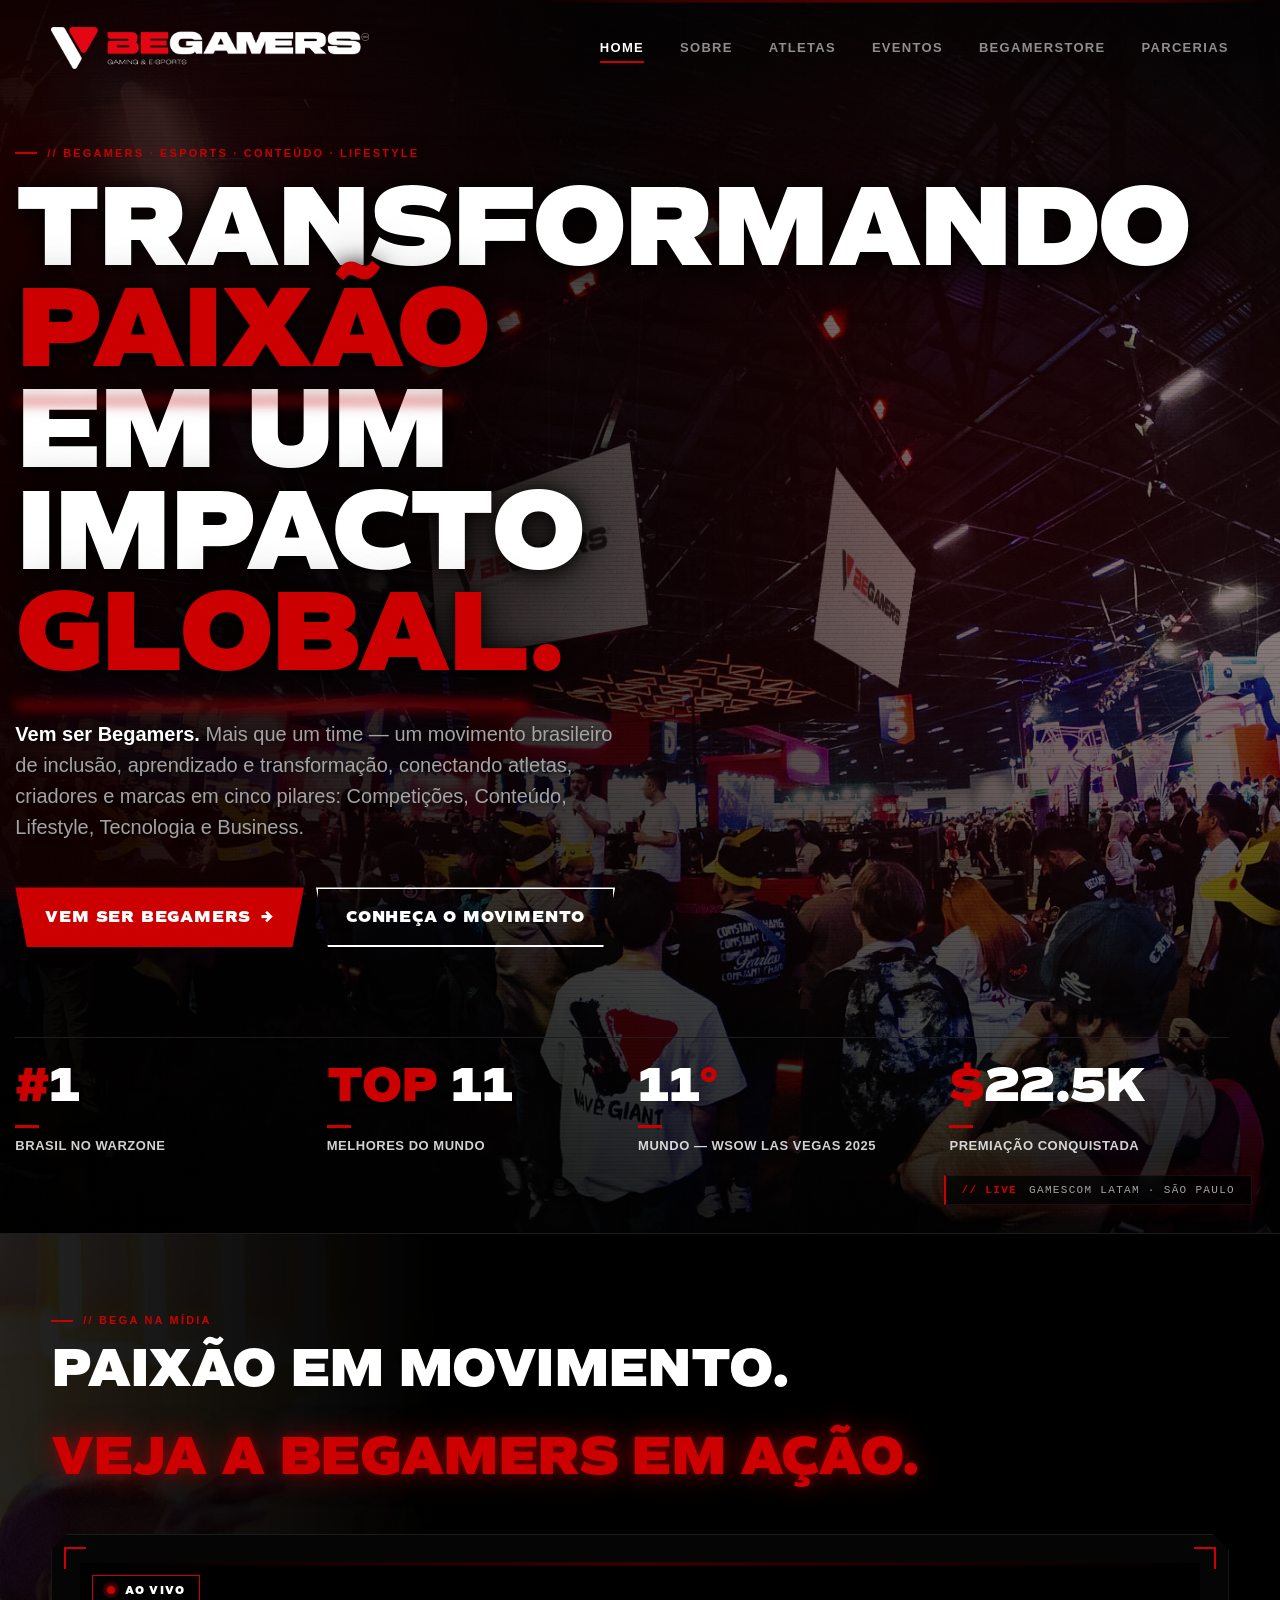
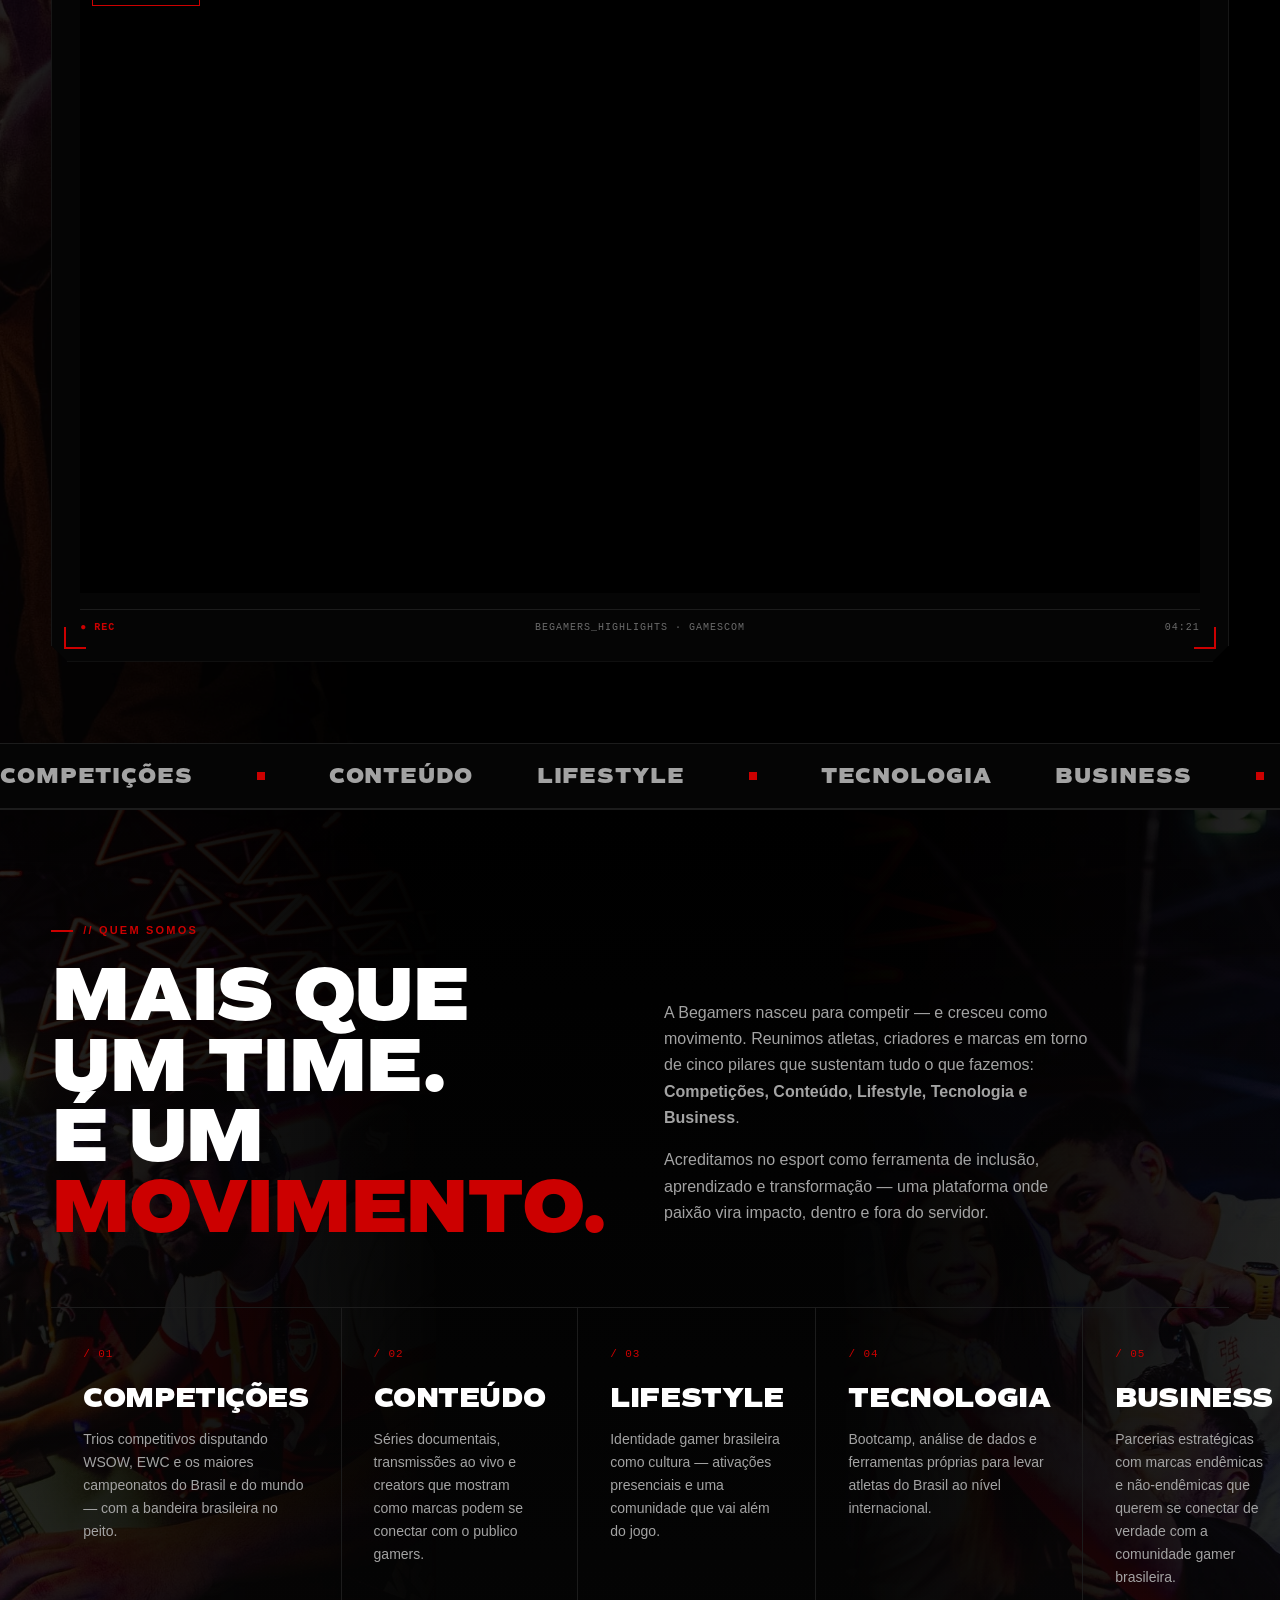
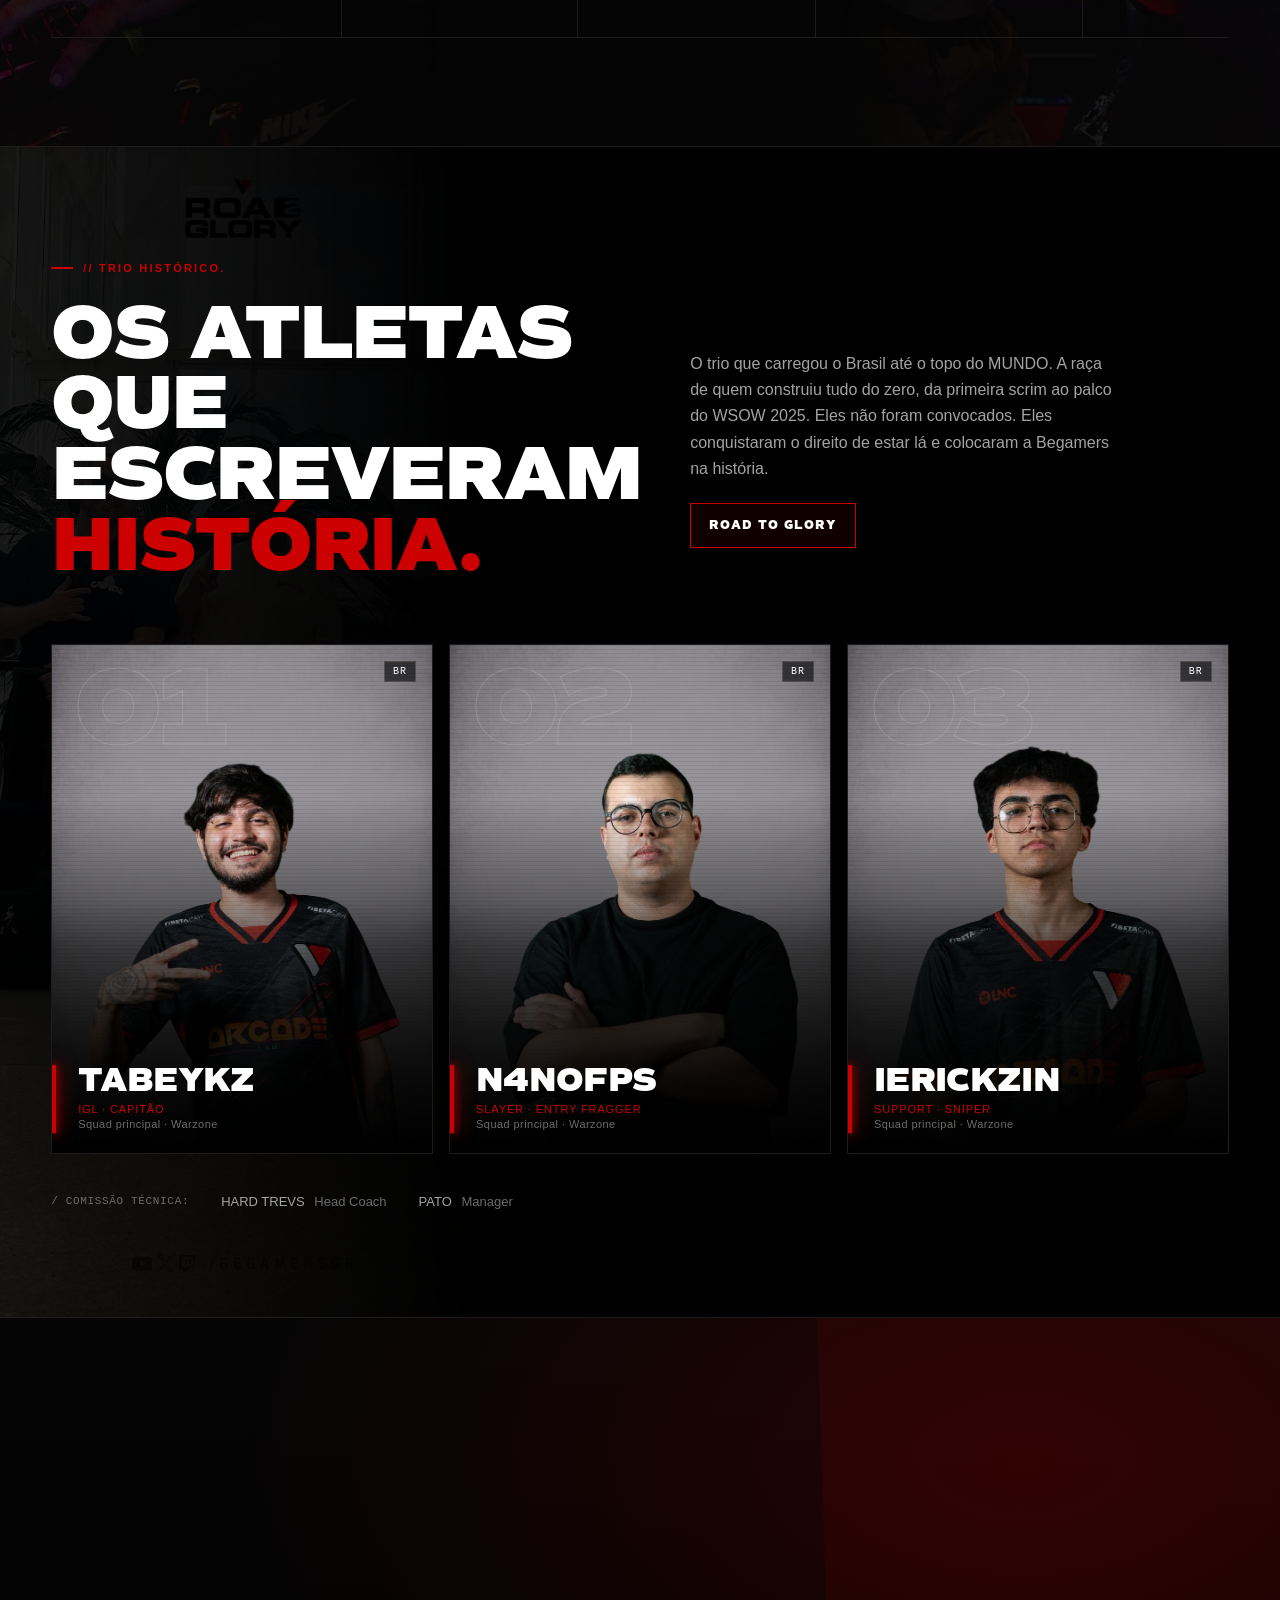
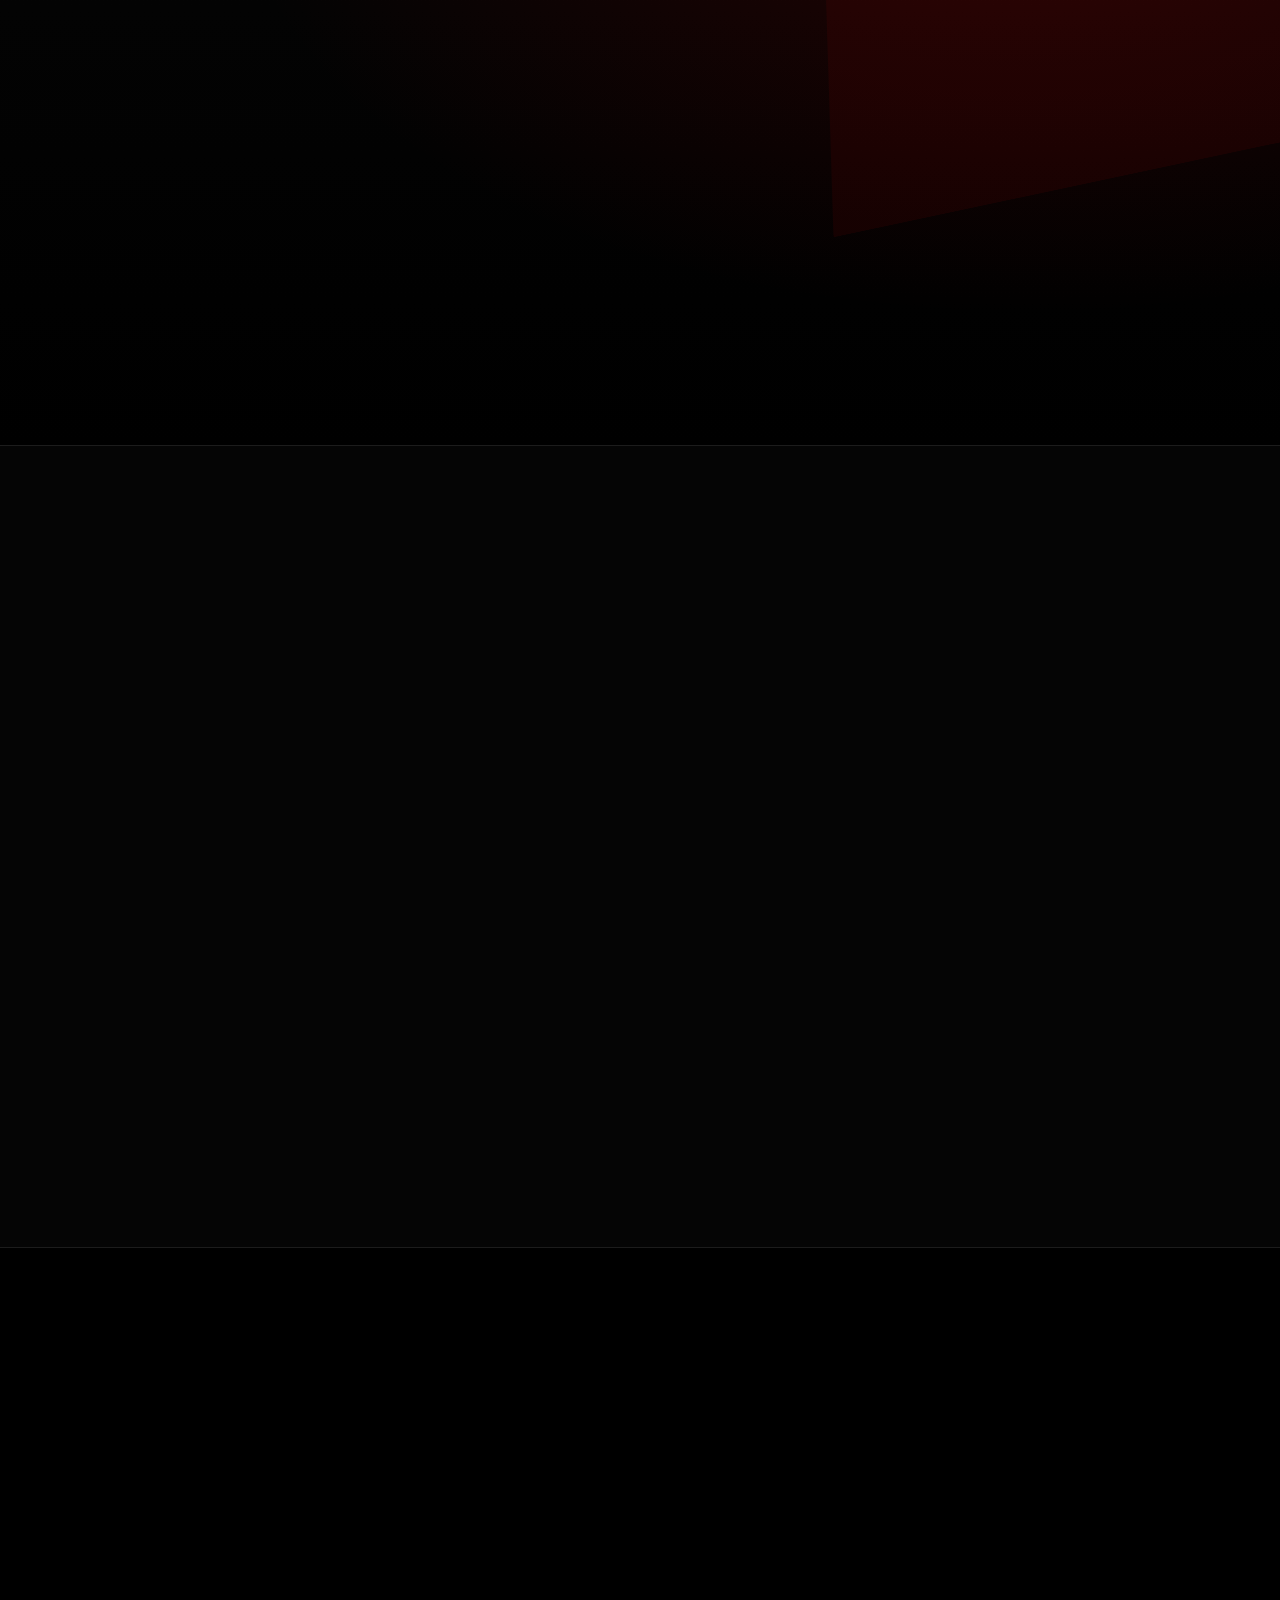
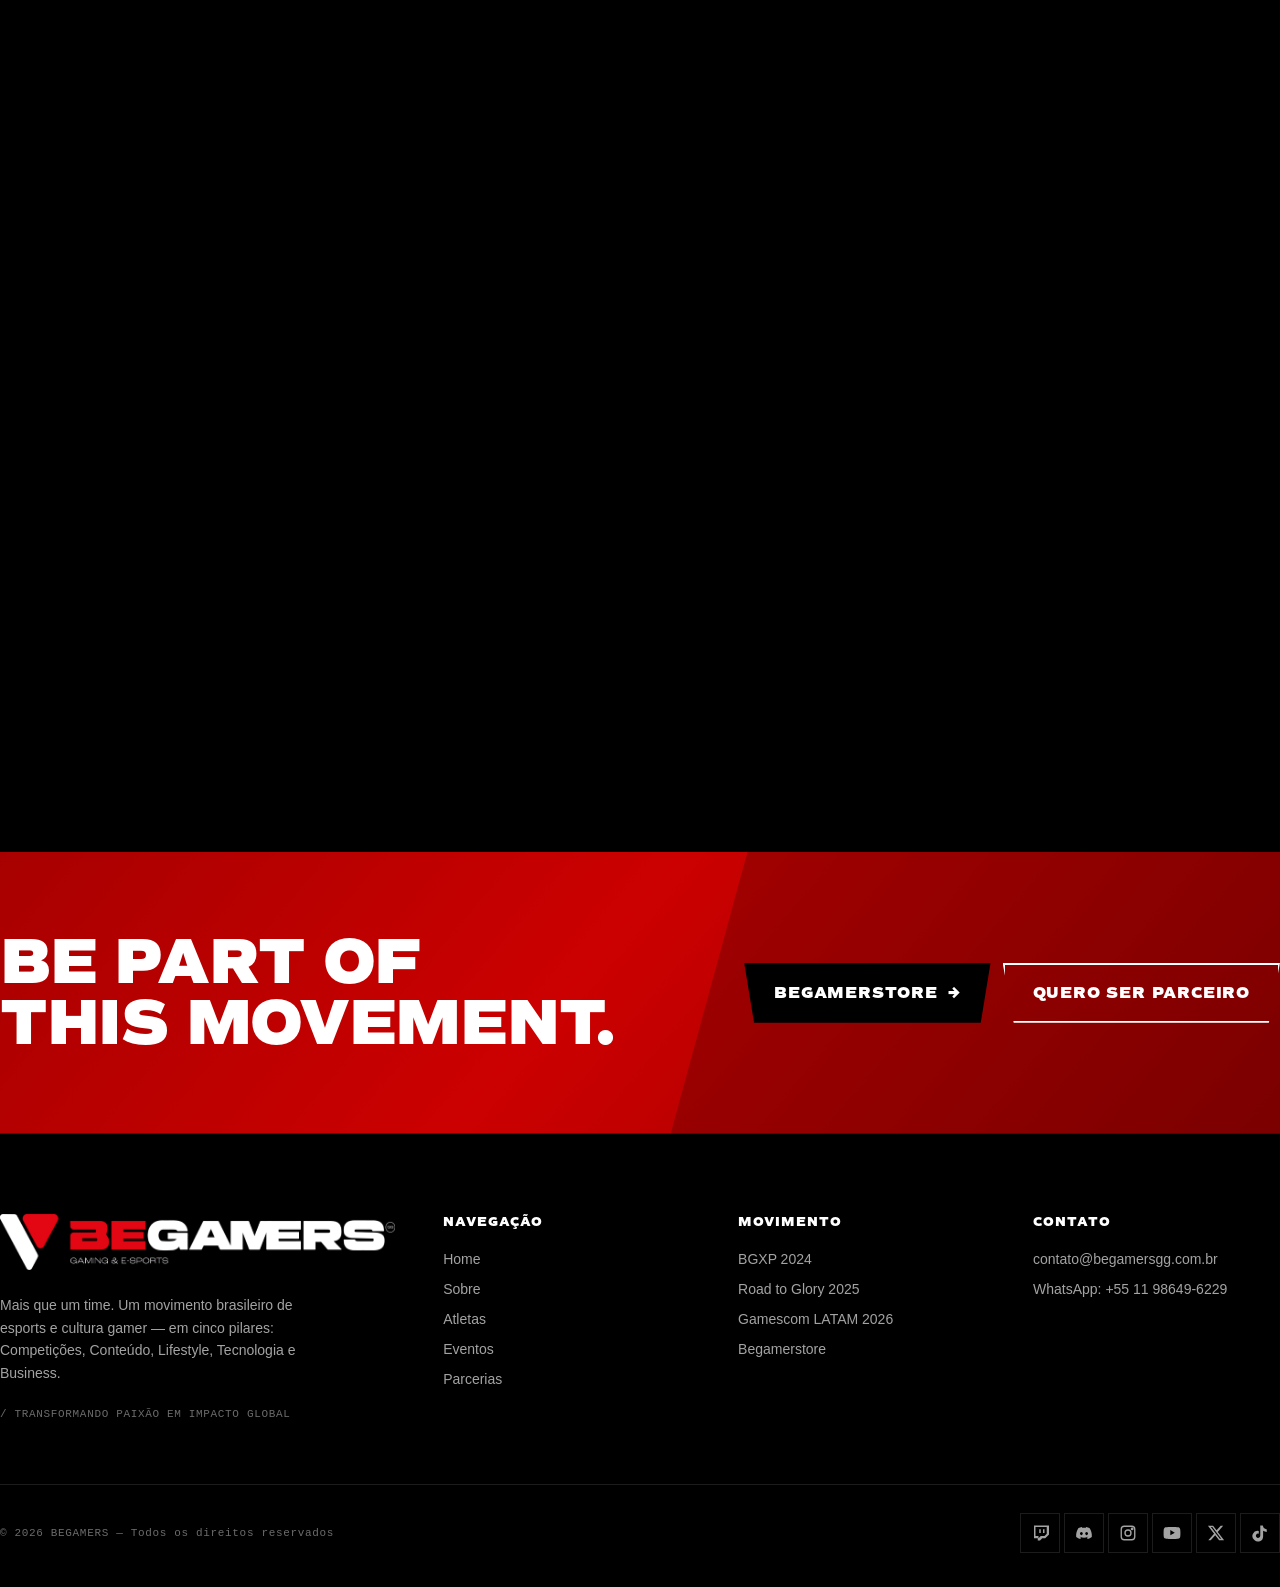
==== commit 04ecf73c: "perf: otimizacao de imagens para WebP — 19MB para 3.9MB (79% economia)" ====
--- a/index.html
+++ b/index.html
@@ -16,7 +16,7 @@
 <header class="nav" id="nav" data-screen-label="Nav">
   <div class="container nav-inner">
     <a href="#" class="nav-logo" aria-label="BEGAMERS — home">
-      <img src="assets/begamers-logo-principal-white.png" alt="BEGAMERS — Gaming & E-sports" class="nav-logo-img">
+      <img src="assets/begamers-logo-principal-white.webp" alt="BEGAMERS — Gaming & E-sports" class="nav-logo-img">
     </a>
     <button class="nav-toggle" id="nav-toggle" aria-label="Abrir menu" aria-expanded="false">
       <span></span><span></span><span></span>
@@ -164,8 +164,8 @@
      SOBRE
 ============================================================ -->
 <section class="section sobre" id="sobre" data-screen-label="02 Sobre">
-  <img src="assets/lado esquerdo.jpg" class="sobre-bg sobre-bg-left" alt="">
-  <img src="assets/lado direito.jpg" class="sobre-bg sobre-bg-right" alt="">
+  <img src="assets/lado esquerdo.webp" class="sobre-bg sobre-bg-left" alt="">
+  <img src="assets/lado direito.webp" class="sobre-bg sobre-bg-right" alt="">
   <div class="container">
     <div class="section-head reveal">
       <div class="left">
@@ -231,7 +231,7 @@
         <span class="player-num">01</span>
         <div class="player-bg" style="background-image: linear-gradient(135deg, #1a0808 0%, #000 100%);"></div>
         <div class="player-texture"></div>
-        <img class="player-photo" src="assets/Tabeyks - 02-sem fundo.png" alt="Tabeykz">
+        <img class="player-photo" src="assets/Tabeyks - 02-sem fundo.webp" alt="Tabeykz">
         <div class="player-overlay"></div>
         <span class="player-flag">BR</span>
         <div class="player-content">
@@ -249,7 +249,7 @@
         <span class="player-num">02</span>
         <div class="player-bg" style="background-image: linear-gradient(135deg, #0a0a0a 0%, #1f0606 100%);"></div>
         <div class="player-texture"></div>
-        <img class="player-photo" src="assets/Nano - 03-sem fundo.png" alt="N4noFps">
+        <img class="player-photo" src="assets/Nano - 03-sem fundo.webp" alt="N4noFps">
         <div class="player-overlay"></div>
         <span class="player-flag">BR</span>
         <div class="player-content">
@@ -267,7 +267,7 @@
         <span class="player-num">03</span>
         <div class="player-bg" style="background-image: linear-gradient(135deg, #150505 0%, #0a0a0a 100%);"></div>
         <div class="player-texture"></div>
-        <img class="player-photo" src="assets/Erick - 01-sem fundo.png" alt="Ierickzin">
+        <img class="player-photo" src="assets/Erick - 01-sem fundo.webp" alt="Ierickzin">
         <div class="player-overlay"></div>
         <span class="player-flag">BR</span>
         <div class="player-content">
@@ -482,7 +482,7 @@
   <div class="container footer-inner">
     <div class="footer-top">
       <div class="footer-brand">
-        <img src="assets/begamers-logo-principal-white.png" alt="BEGAMERS — Gaming & E-sports" style="height: 56px; width: auto; display: block; margin-bottom: 24px;">
+        <img src="assets/begamers-logo-principal-white.webp" alt="BEGAMERS — Gaming & E-sports" style="height: 56px; width: auto; display: block; margin-bottom: 24px;">
         <p>Mais que um time. Um movimento brasileiro de esports e cultura gamer — em cinco pilares: Competições, Conteúdo, Lifestyle, Tecnologia e Business.</p>
         <span class="mono">/ TRANSFORMANDO PAIXÃO EM IMPACTO GLOBAL</span>
       </div>
@@ -630,7 +630,7 @@
     <span class="pm-corner br"></span>
     <div class="pm-header">
       <div class="pm-header-left">
-        <img src="assets/Simbolo Begamers Branco.png" class="pm-logo" alt="">
+        <img src="assets/Simbolo Begamers Branco.webp" class="pm-logo" alt="">
         <span class="pm-live"><span class="pm-live-dot"></span> AO VIVO</span>
       </div>
       <span class="pm-name" id="pm-name"></span>
--- a/sections.css
+++ b/sections.css
@@ -171,7 +171,7 @@
   position: absolute;
   top: 0; bottom: 0; left: 0;
   width: 35%;
-  background: url('assets/lado direito_midia.jpg') center/cover no-repeat;
+  background: url('assets/lado direito_midia.webp') center/cover no-repeat;
   opacity: 0.18;
   -webkit-mask-image: linear-gradient(to right, rgba(0,0,0,0.8) 0%, transparent 100%);
   mask-image: linear-gradient(to right, rgba(0,0,0,0.8) 0%, transparent 100%);
@@ -876,7 +876,7 @@
   position: absolute;
   top: 0; bottom: 0; left: 0;
   width: 38%;
-  background: url('assets/road_to_glory.png') center/cover no-repeat;
+  background: url('assets/road_to_glory.webp') center/cover no-repeat;
   opacity: 0.12;
   -webkit-mask-image: linear-gradient(to right, rgba(0,0,0,0.85) 0%, transparent 100%);
   mask-image: linear-gradient(to right, rgba(0,0,0,0.85) 0%, transparent 100%);
@@ -960,7 +960,7 @@
 .player:hover .player-photo { transform: scale(1.04); }
 .player-texture {
   position: absolute; inset: 0;
-  background: url('assets/fundo_cards.jpg') center/cover no-repeat;
+  background: url('assets/fundo_cards.webp') center/cover no-repeat;
   z-index: 0;
   pointer-events: none;
 }
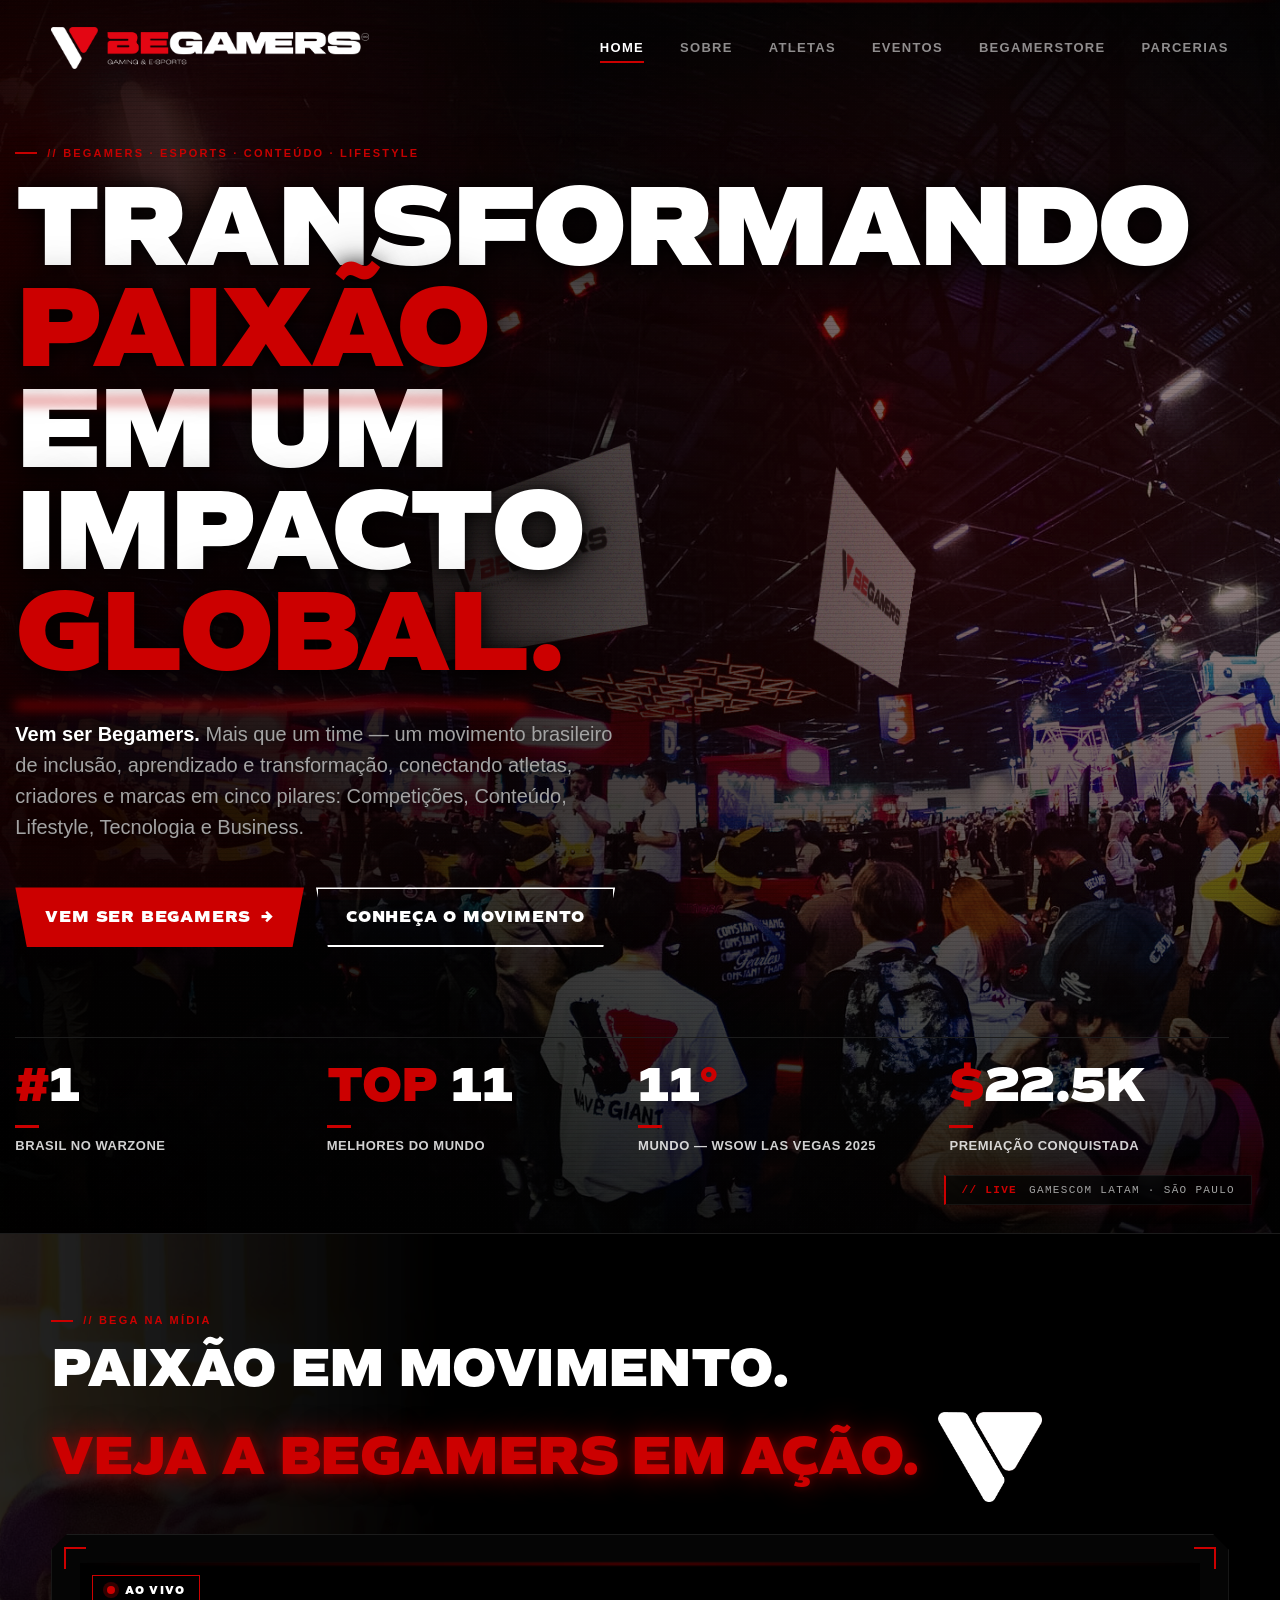
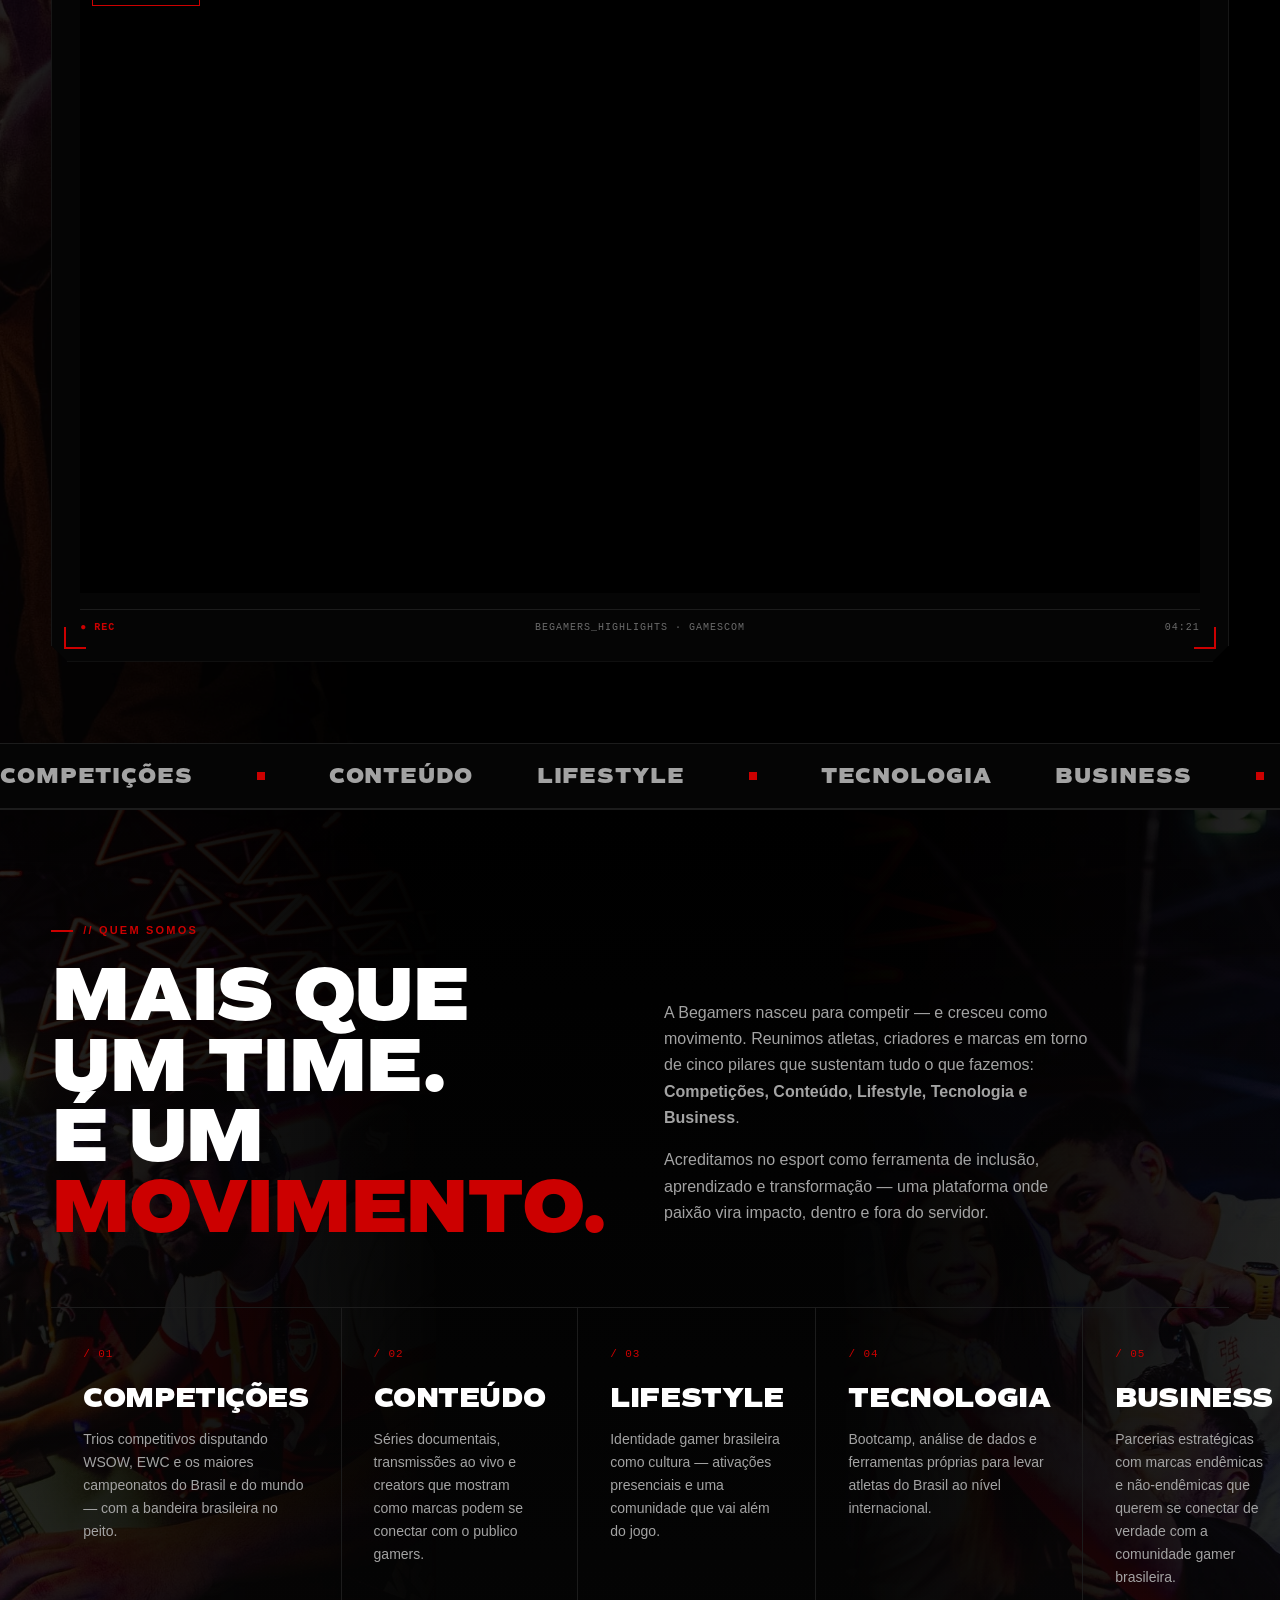
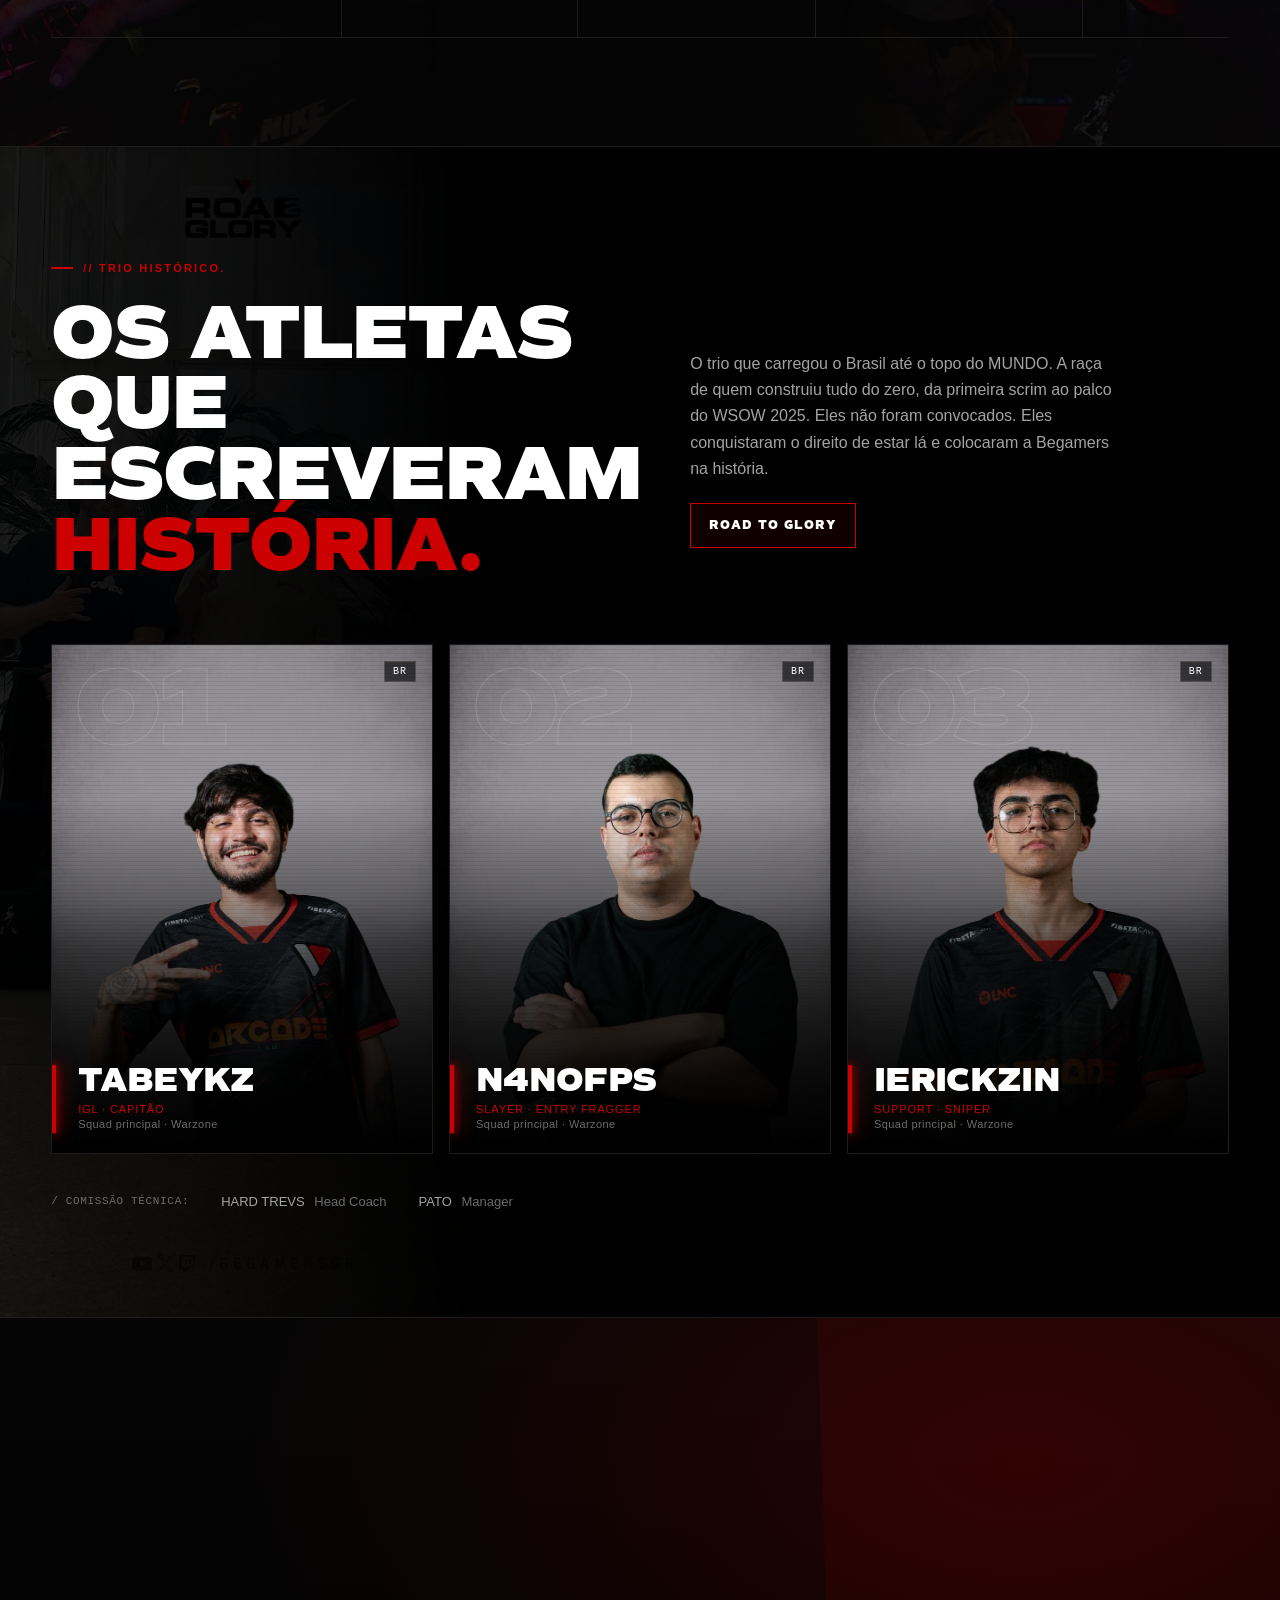
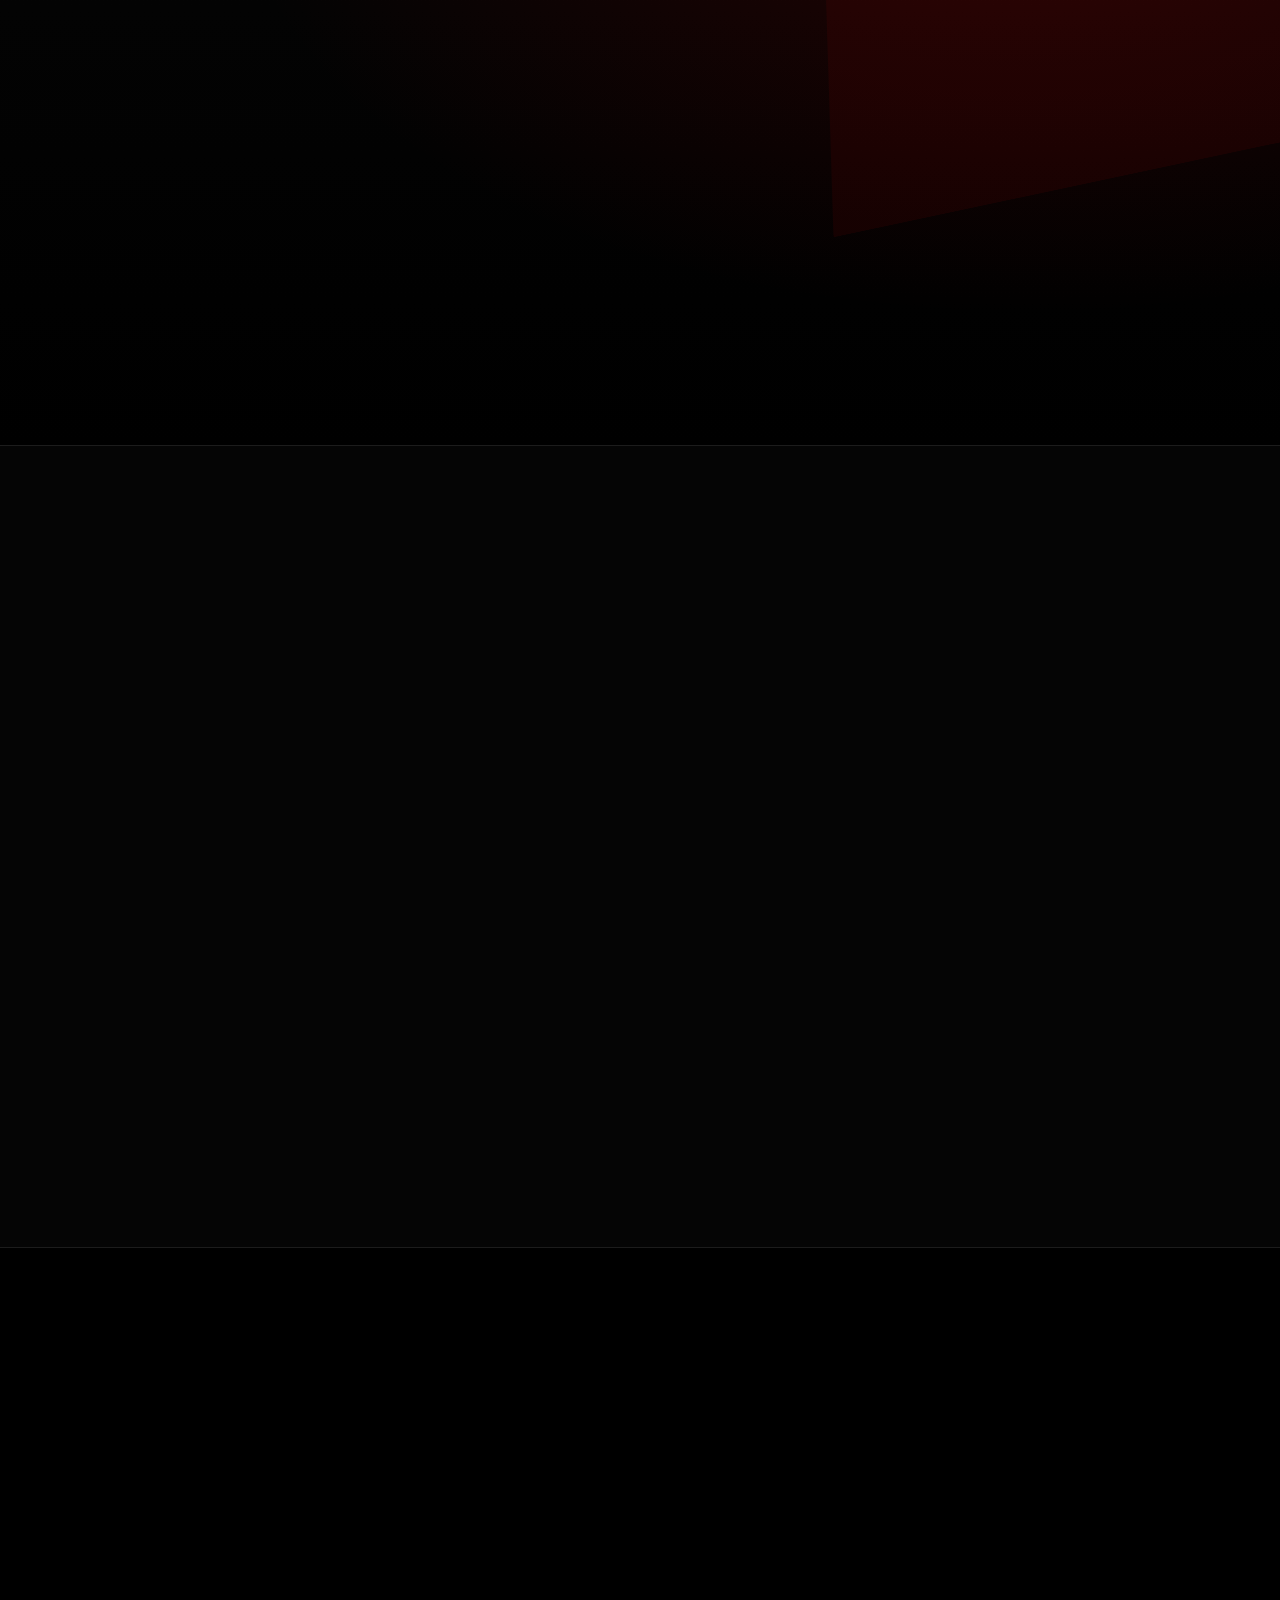
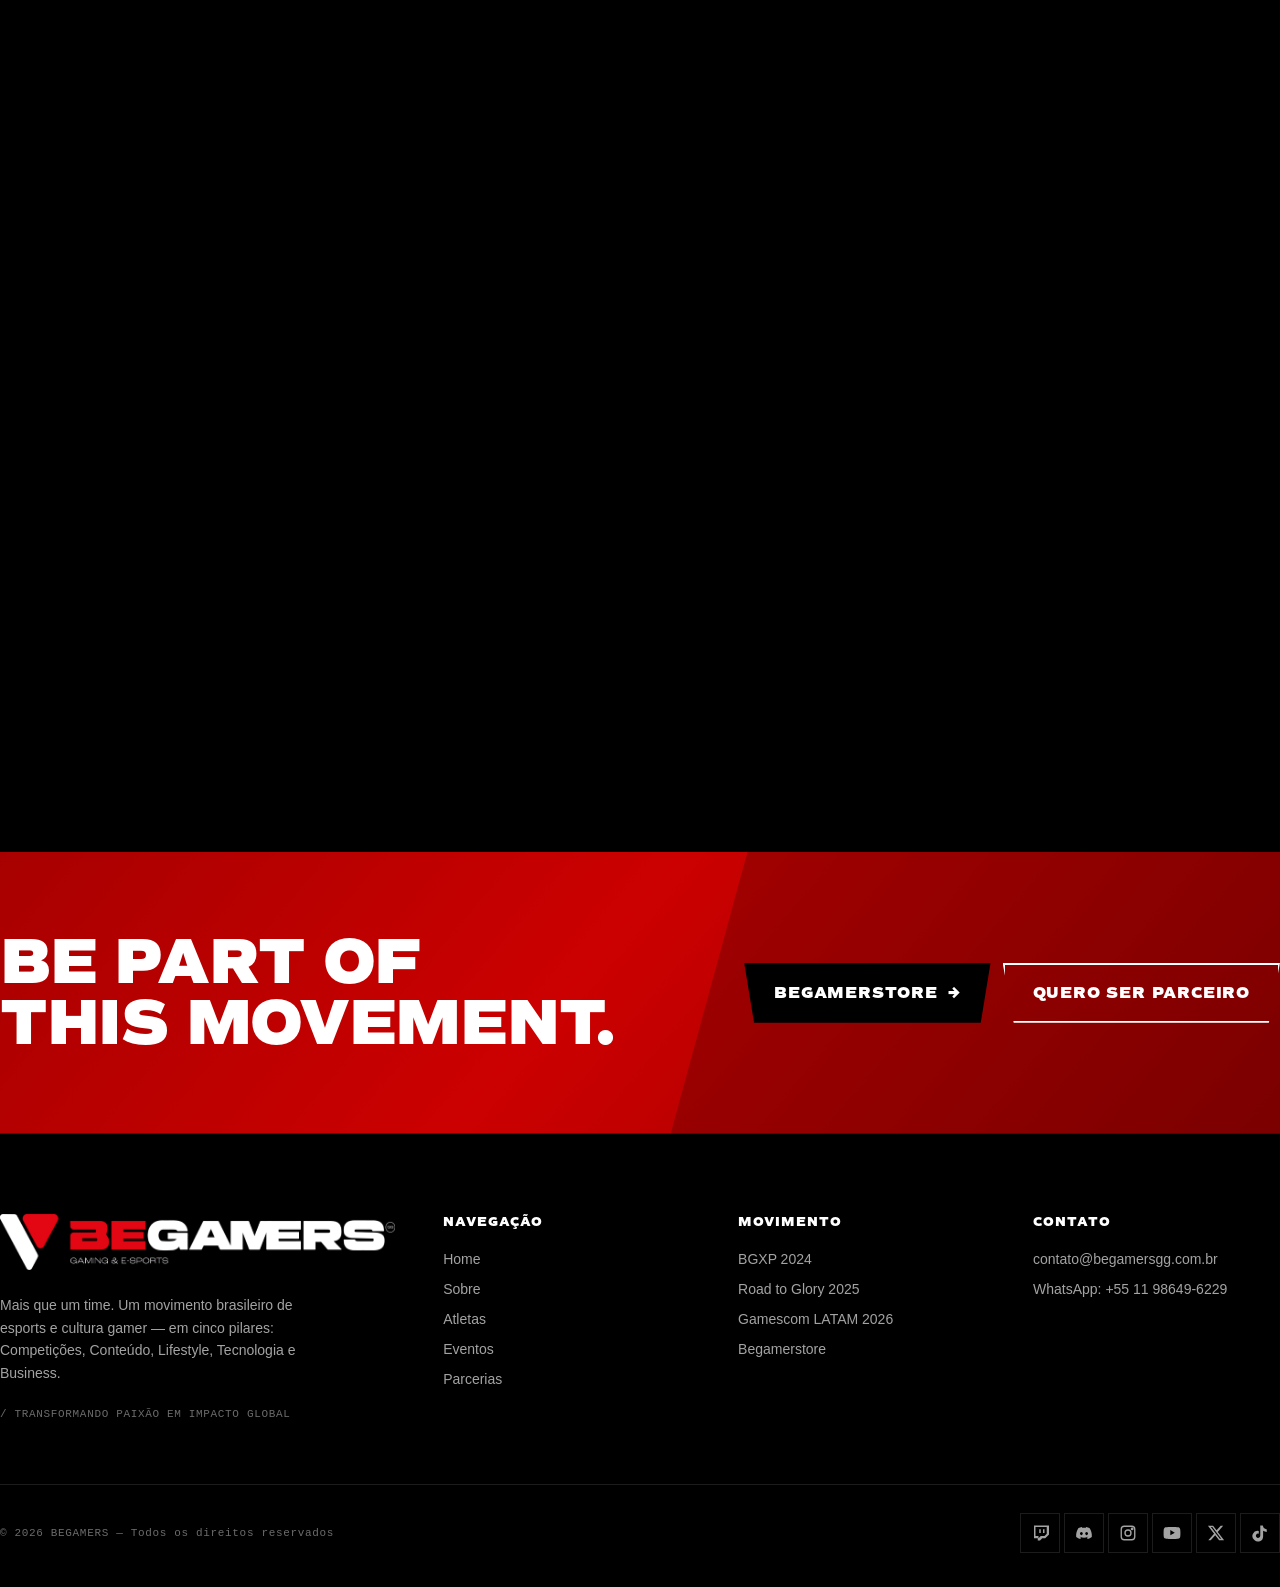
==== commit ec3b4f18: "fix: corrige path do símbolo Begamers na seção Bega na Mídia Co-Authored-By: Claude Sonnet 4.6 <nore" ====
--- a/index.html
+++ b/index.html
@@ -109,7 +109,7 @@
       <h3 class="reel-title">Paixão em movimento.</h3>
       <div class="reel-title-line2">
         <span class="reel-destaque">Veja a Begamers em ação.</span>
-        <img src="../logo/Simbolo Begamers Branco.png" class="reel-section-logo" alt="">
+        <img src="assets/Simbolo Begamers Branco.webp" class="reel-section-logo" alt="" style="height:90px; vertical-align:middle;">
       </div>
     </div>
     <div class="reel-frame reveal delay-1">
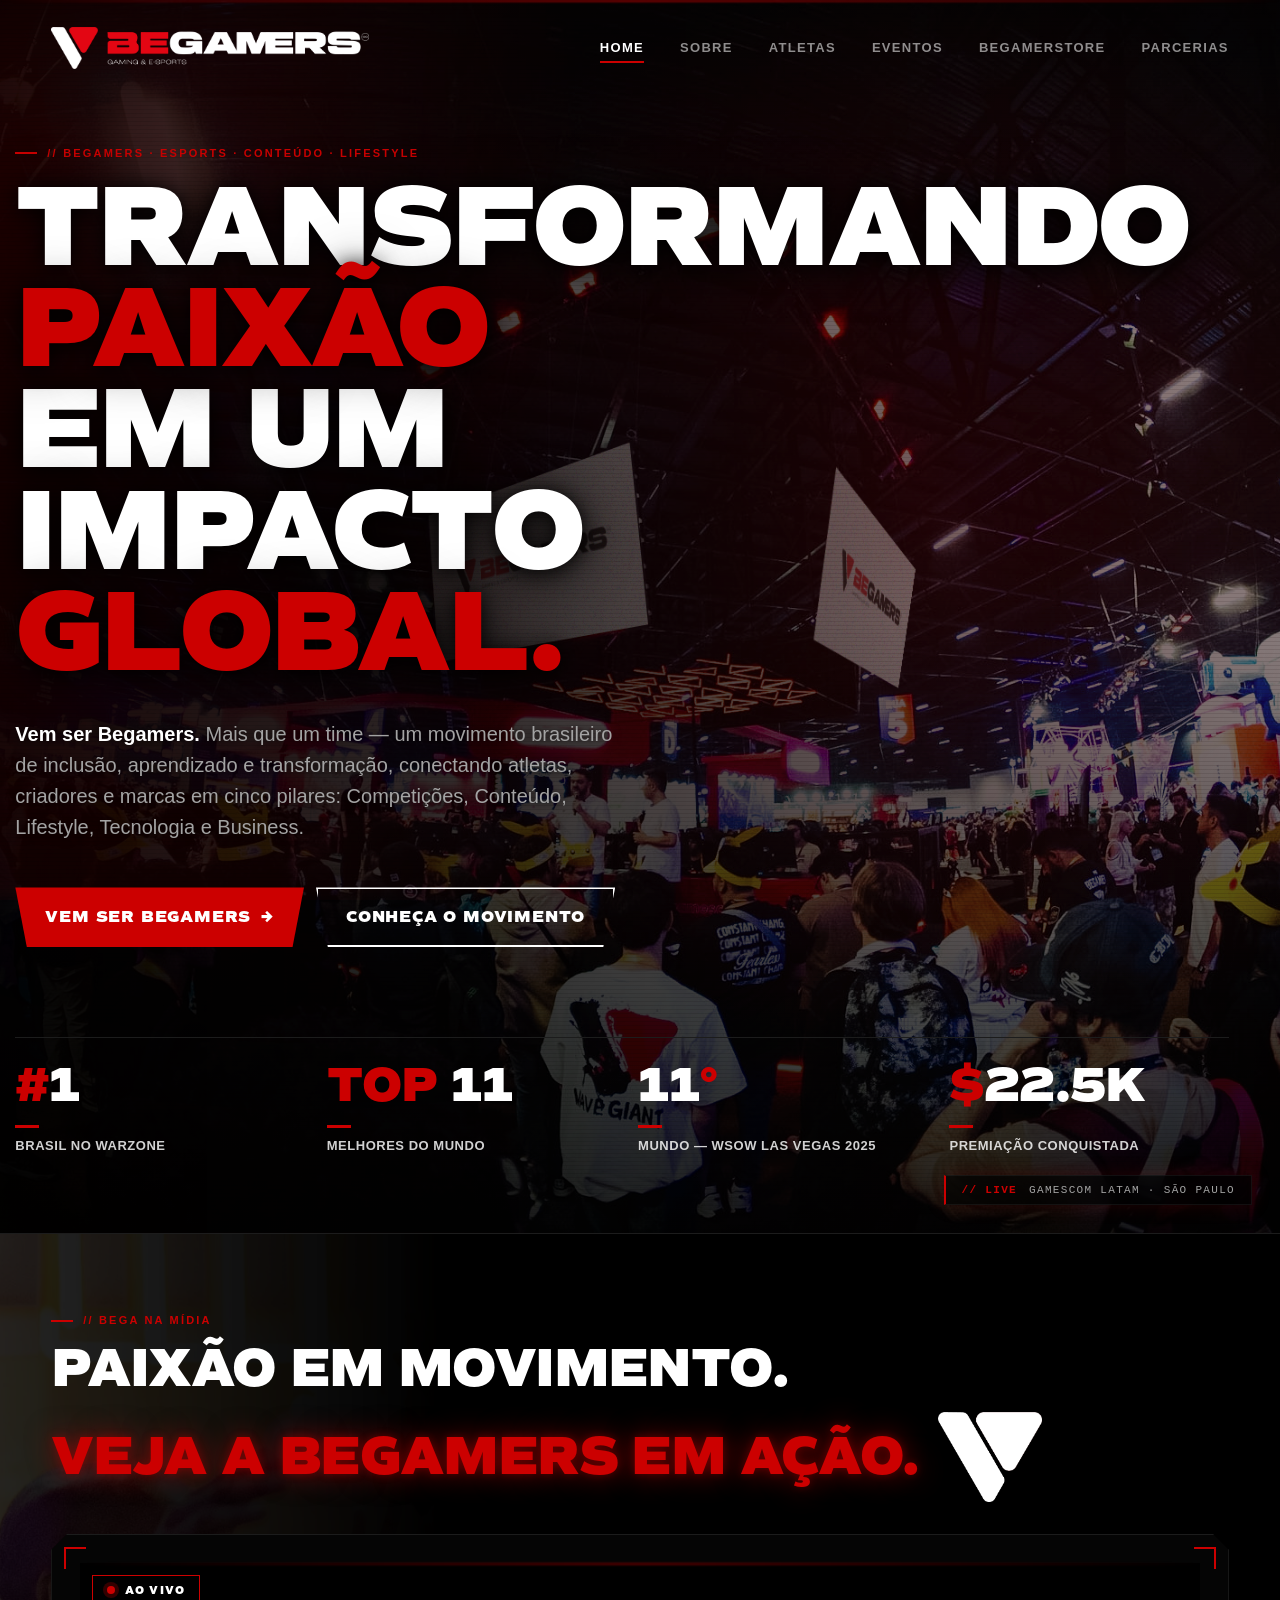
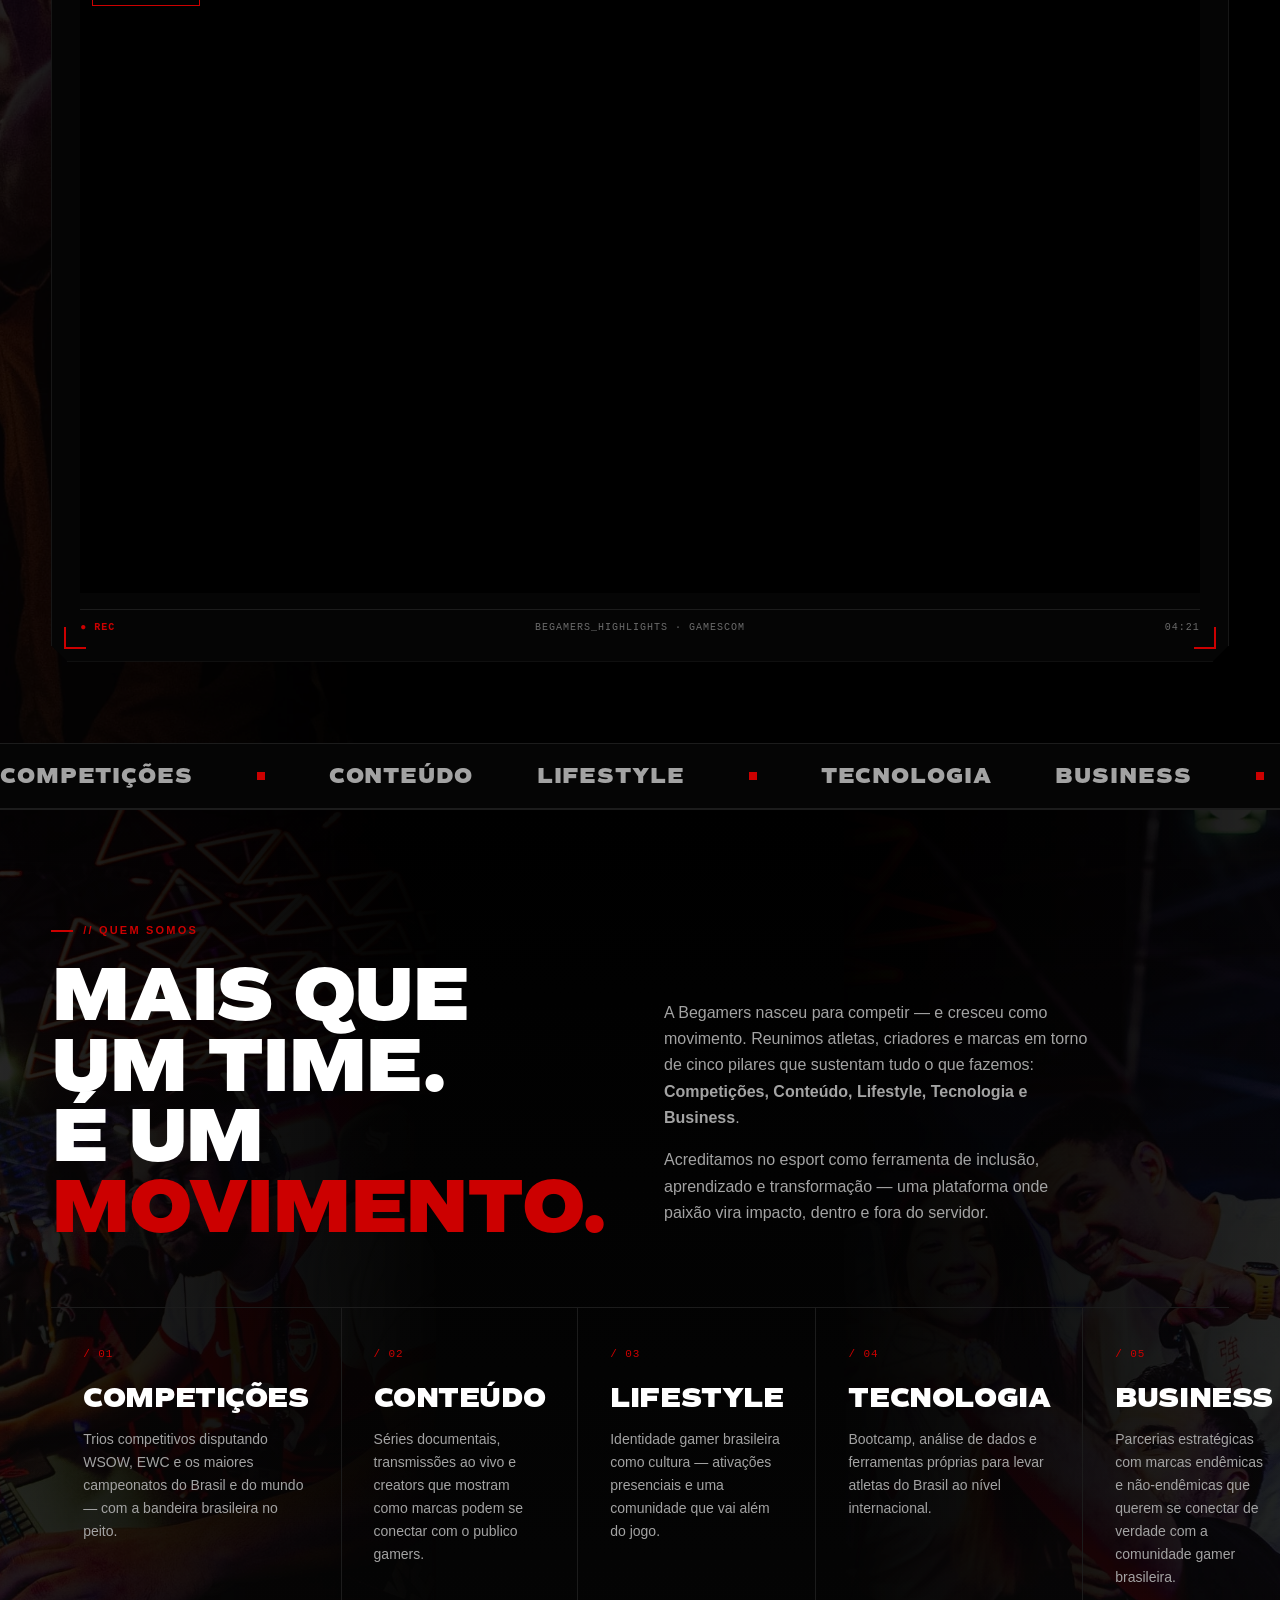
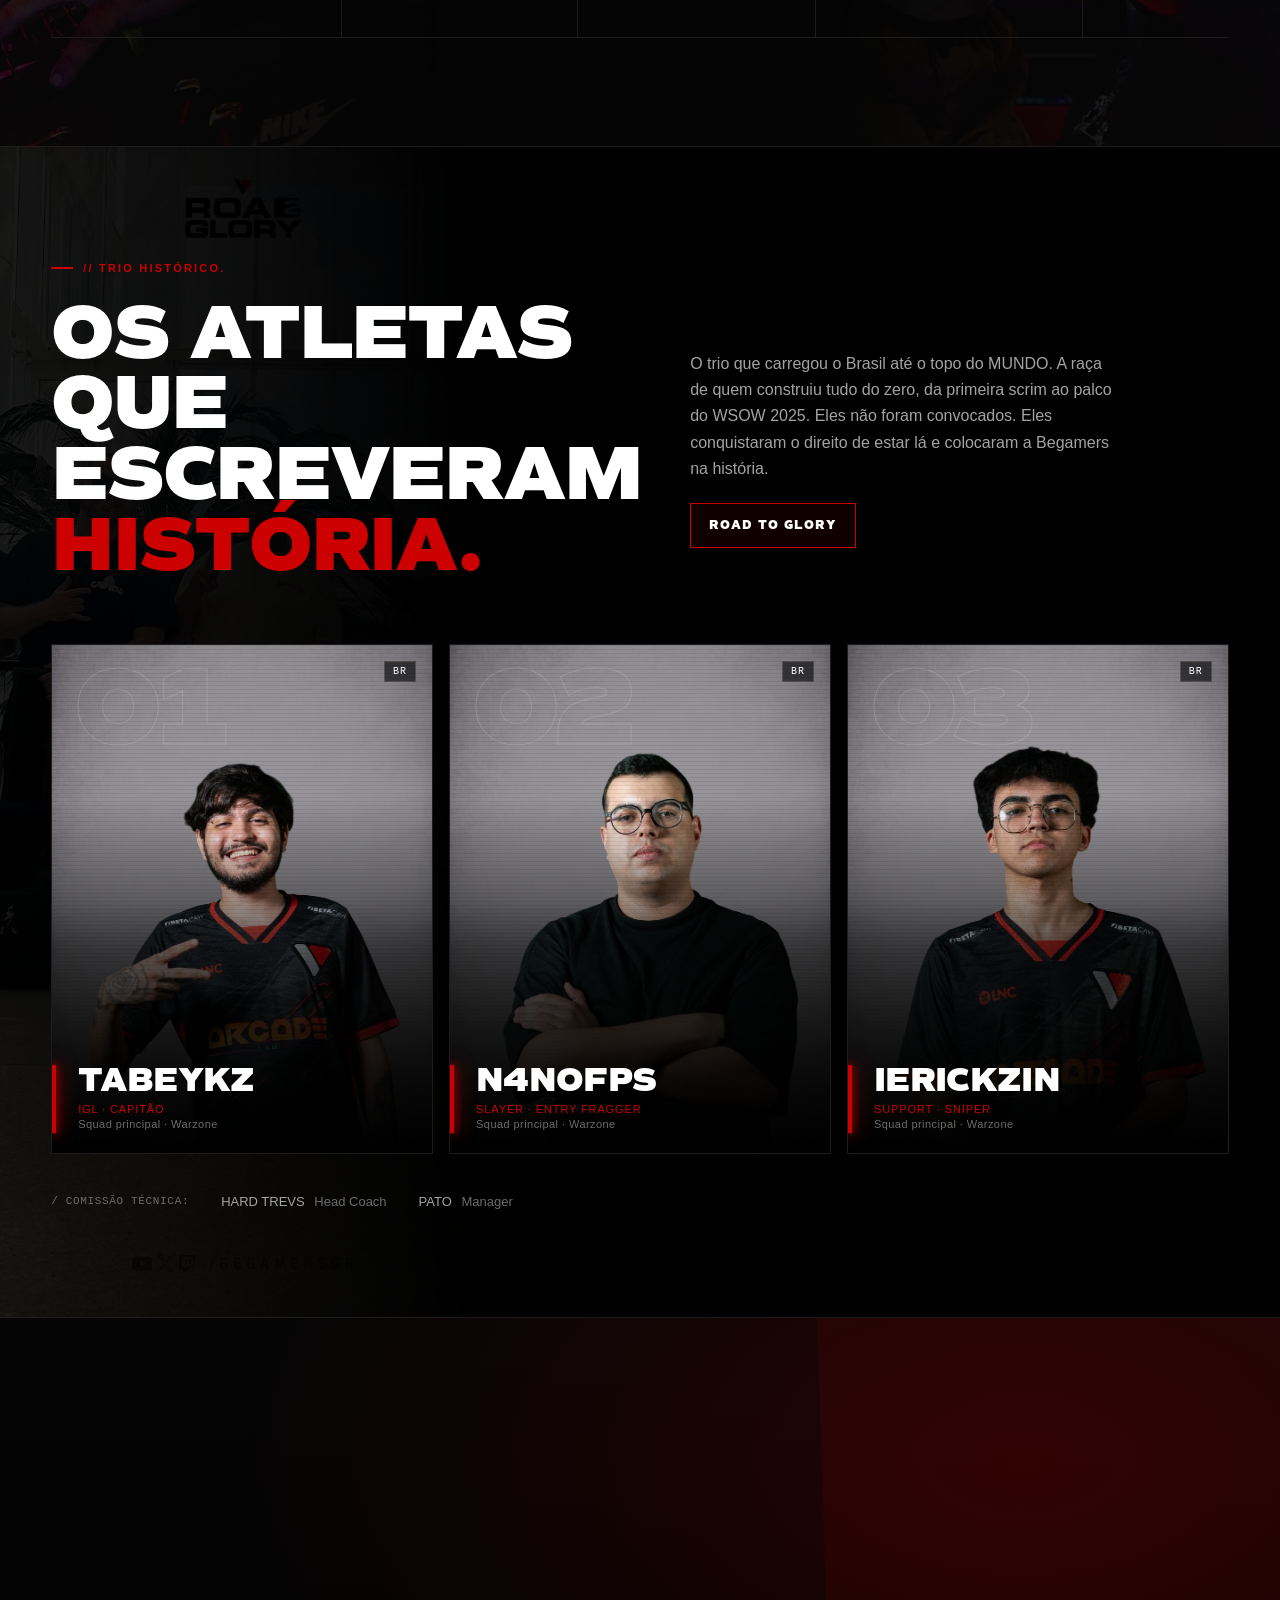
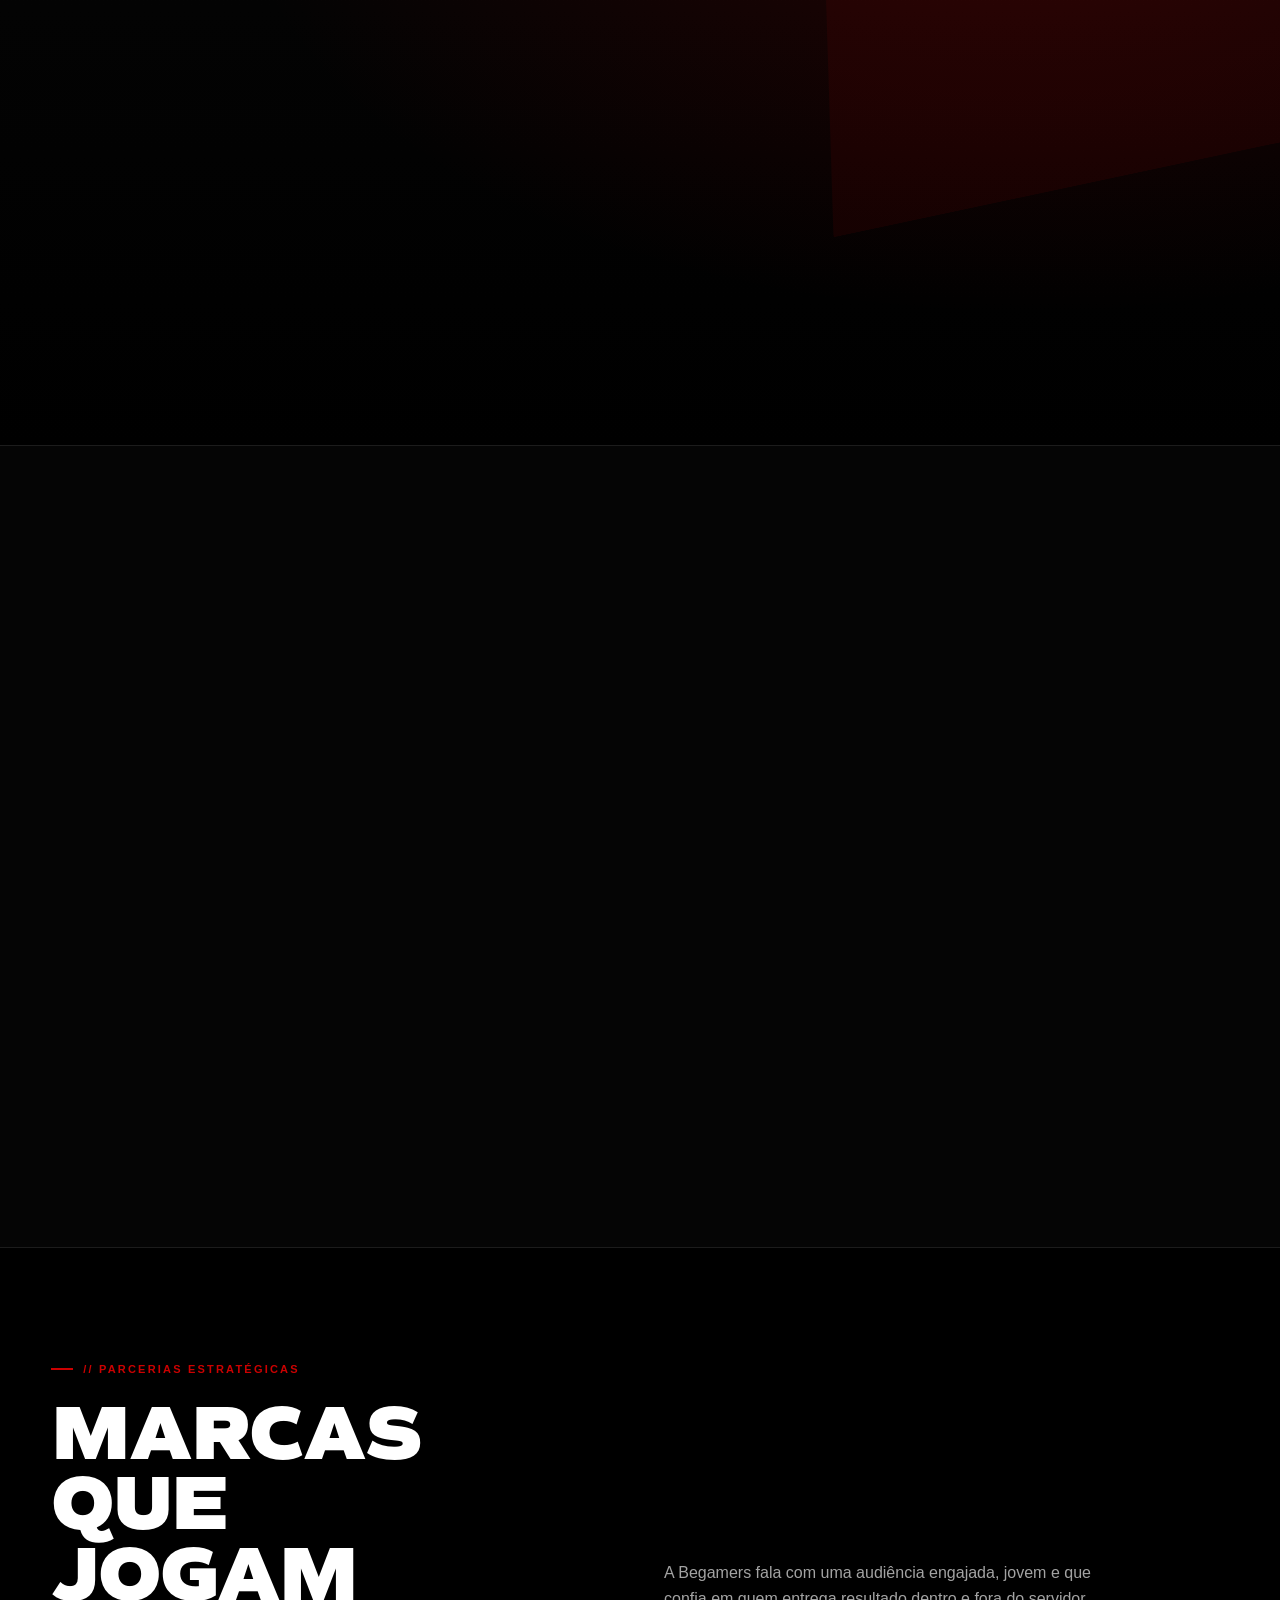
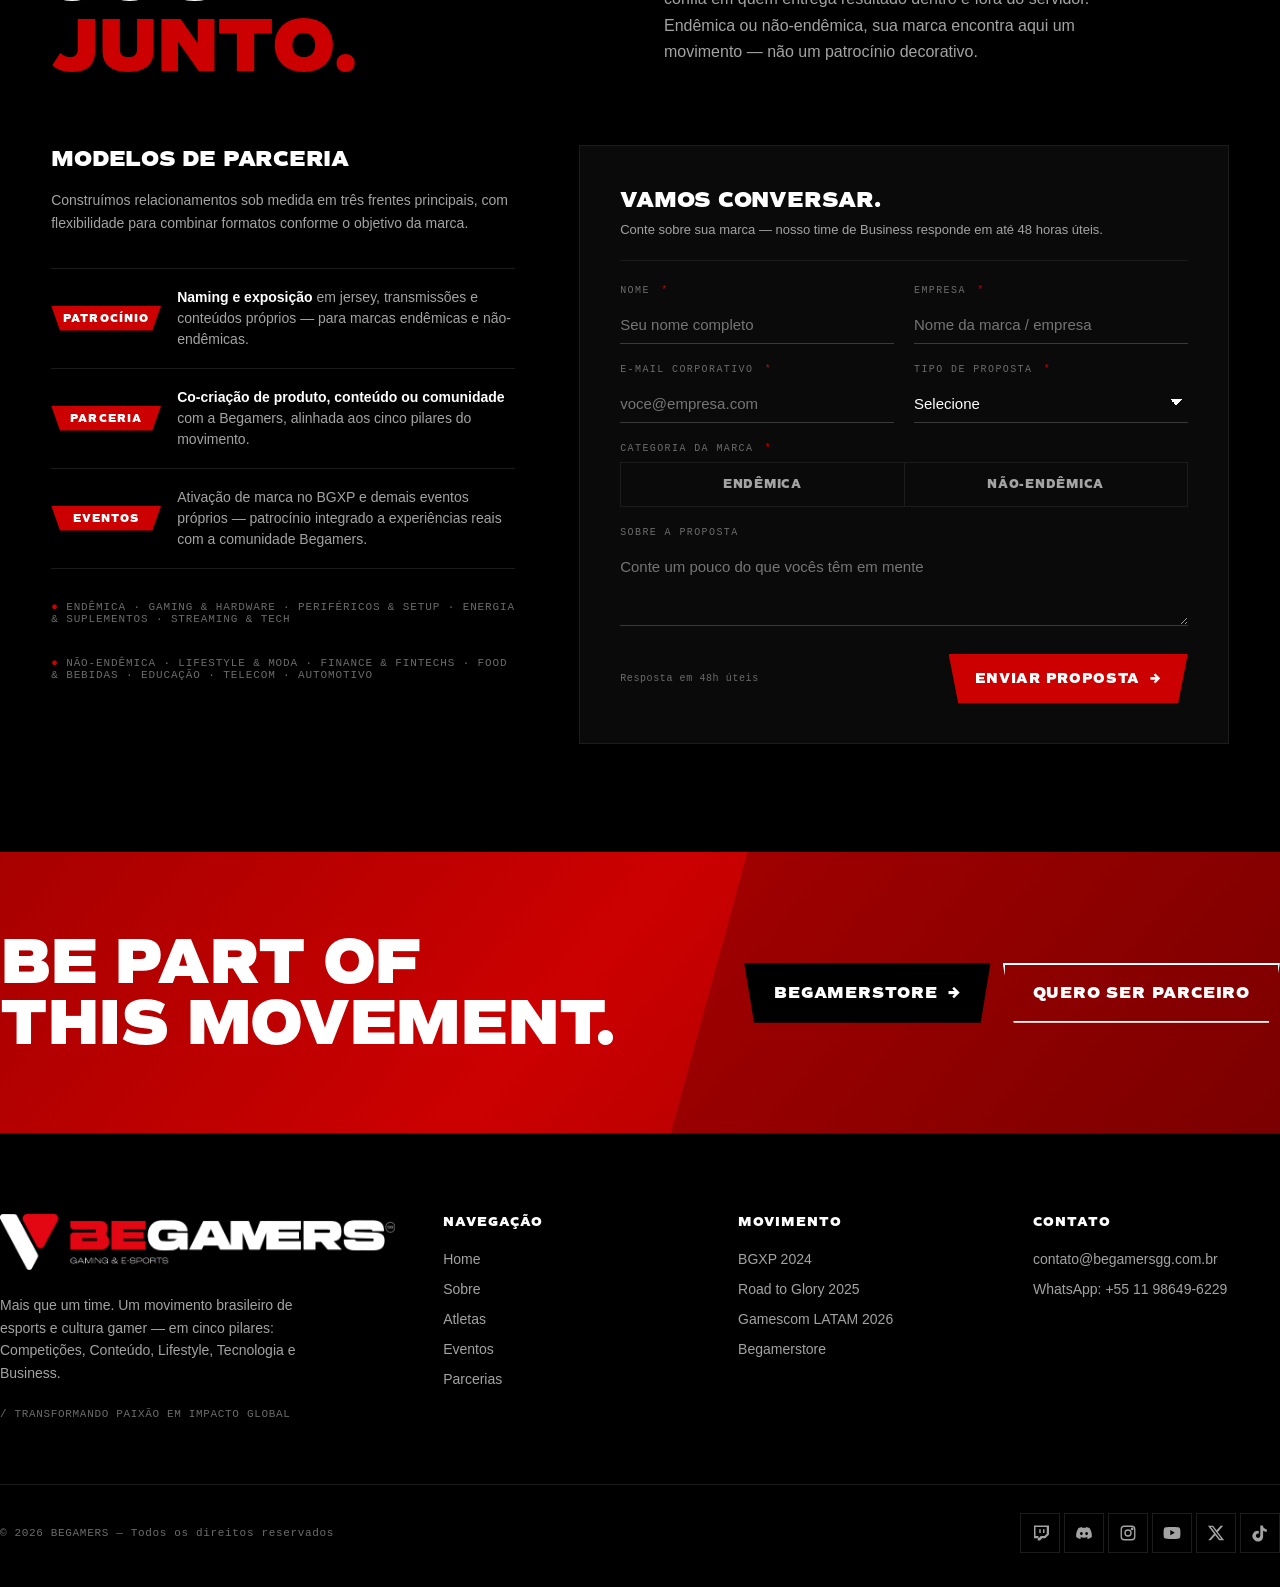
==== commit 1793730b: "Events cards link to calendario.html?mes=X and auto-open detail on load" ====
--- a/index.html
+++ b/index.html
@@ -674,8 +674,8 @@
       const dia = e.destaque ? '∞' : e.dia;
       const tc  = e.destaque ? 'live' : 'upcoming';
       const tag = e.destaque ? '<span class="live-dot"></span> ' + e.botao : e.botao;
-      const ext = e.link !== '#' ? ' target="_blank" rel="noopener"' : '';
-      return `<a href="${e.link}" class="event"${ext}>
+      const href = e.destaque ? e.link : 'calendario.html?mes=' + e.mes;
+      return `<a href="${href}" class="event">
         <div class="event-date"><div class="d">${dia}</div><span class="m">${e.mes}</span></div>
         <div class="event-main">
           <h4>${e.titulo}</h4>
--- a/sections.css
+++ b/sections.css
@@ -29,17 +29,6 @@
   filter: blur(8px);
   animation: heroAura 9s ease-in-out infinite;
 }
-/* grid scan lines */
-.hero::after {
-  content: "";
-  position: absolute; inset: 0;
-  background-image:
-    repeating-linear-gradient(0deg, transparent 0 80px, rgba(255,255,255,0.025) 80px 81px),
-    repeating-linear-gradient(90deg, transparent 0 80px, rgba(255,255,255,0.025) 80px 81px);
-  pointer-events: none;
-  mask-image: radial-gradient(ellipse at center, rgba(0,0,0,1) 30%, transparent 75%);
-  -webkit-mask-image: radial-gradient(ellipse at center, rgba(0,0,0,1) 30%, transparent 75%);
-}
 .hero-bottom-rule {
   position: absolute; left: 0; right: 0; bottom: 0; height: 1px;
   background: linear-gradient(90deg, transparent, var(--accent), transparent);
@@ -71,14 +60,6 @@
   text-shadow: 0 2px 20px rgba(0,0,0,0.95), 0 4px 48px rgba(0,0,0,0.70);
 }
 .hero h1 .red { color: var(--accent); position: relative; }
-.hero h1 .red::after {
-  content: ""; position: absolute;
-  left: 0; right: 6%; bottom: -0.04em;
-  height: 0.06em;
-  background: var(--accent);
-  opacity: 0.6;
-  filter: blur(6px);
-}
 .hero h1 .strike {
   position: relative;
   display: inline-block;
@@ -586,17 +567,17 @@
   overflow: hidden;
 }
 
-/* scanline vermelha — começa após área do texto */
+/* scanline vermelha — varre todo o hero */
 .hero-visual::after {
   content: "";
   position: absolute;
-  left: 42%; right: 0; top: 0;
+  left: 0; right: 0; top: 0;
   height: 2px;
   background: linear-gradient(to right,
     transparent 0%,
-    rgba(204,0,0,0.45) 18%,
+    rgba(204,0,0,0.30) 12%,
     rgba(204,0,0,0.70) 50%,
-    rgba(204,0,0,0.45) 82%,
+    rgba(204,0,0,0.30) 88%,
     transparent 100%);
   filter: blur(1px);
   animation: scanSweep 11s linear infinite;
@@ -661,20 +642,6 @@
   z-index: 3;
 }
 
-/* grain VHS animado */
-.hv-photo-grain {
-  position: absolute; inset: -10px;
-  background-image:
-    radial-gradient(rgba(255,255,255,0.045) 1px, transparent 1px),
-    radial-gradient(rgba(255,255,255,0.028) 1px, transparent 1px);
-  background-size: 3px 3px, 7px 7px;
-  background-position: 0 0, 2px 2px;
-  mix-blend-mode: overlay;
-  opacity: 0.55;
-  pointer-events: none;
-  animation: grainShift 0.18s steps(1) infinite;
-  z-index: 4;
-}
 .hv-photo-caption {
   position: absolute;
   right: 28px; bottom: 28px;
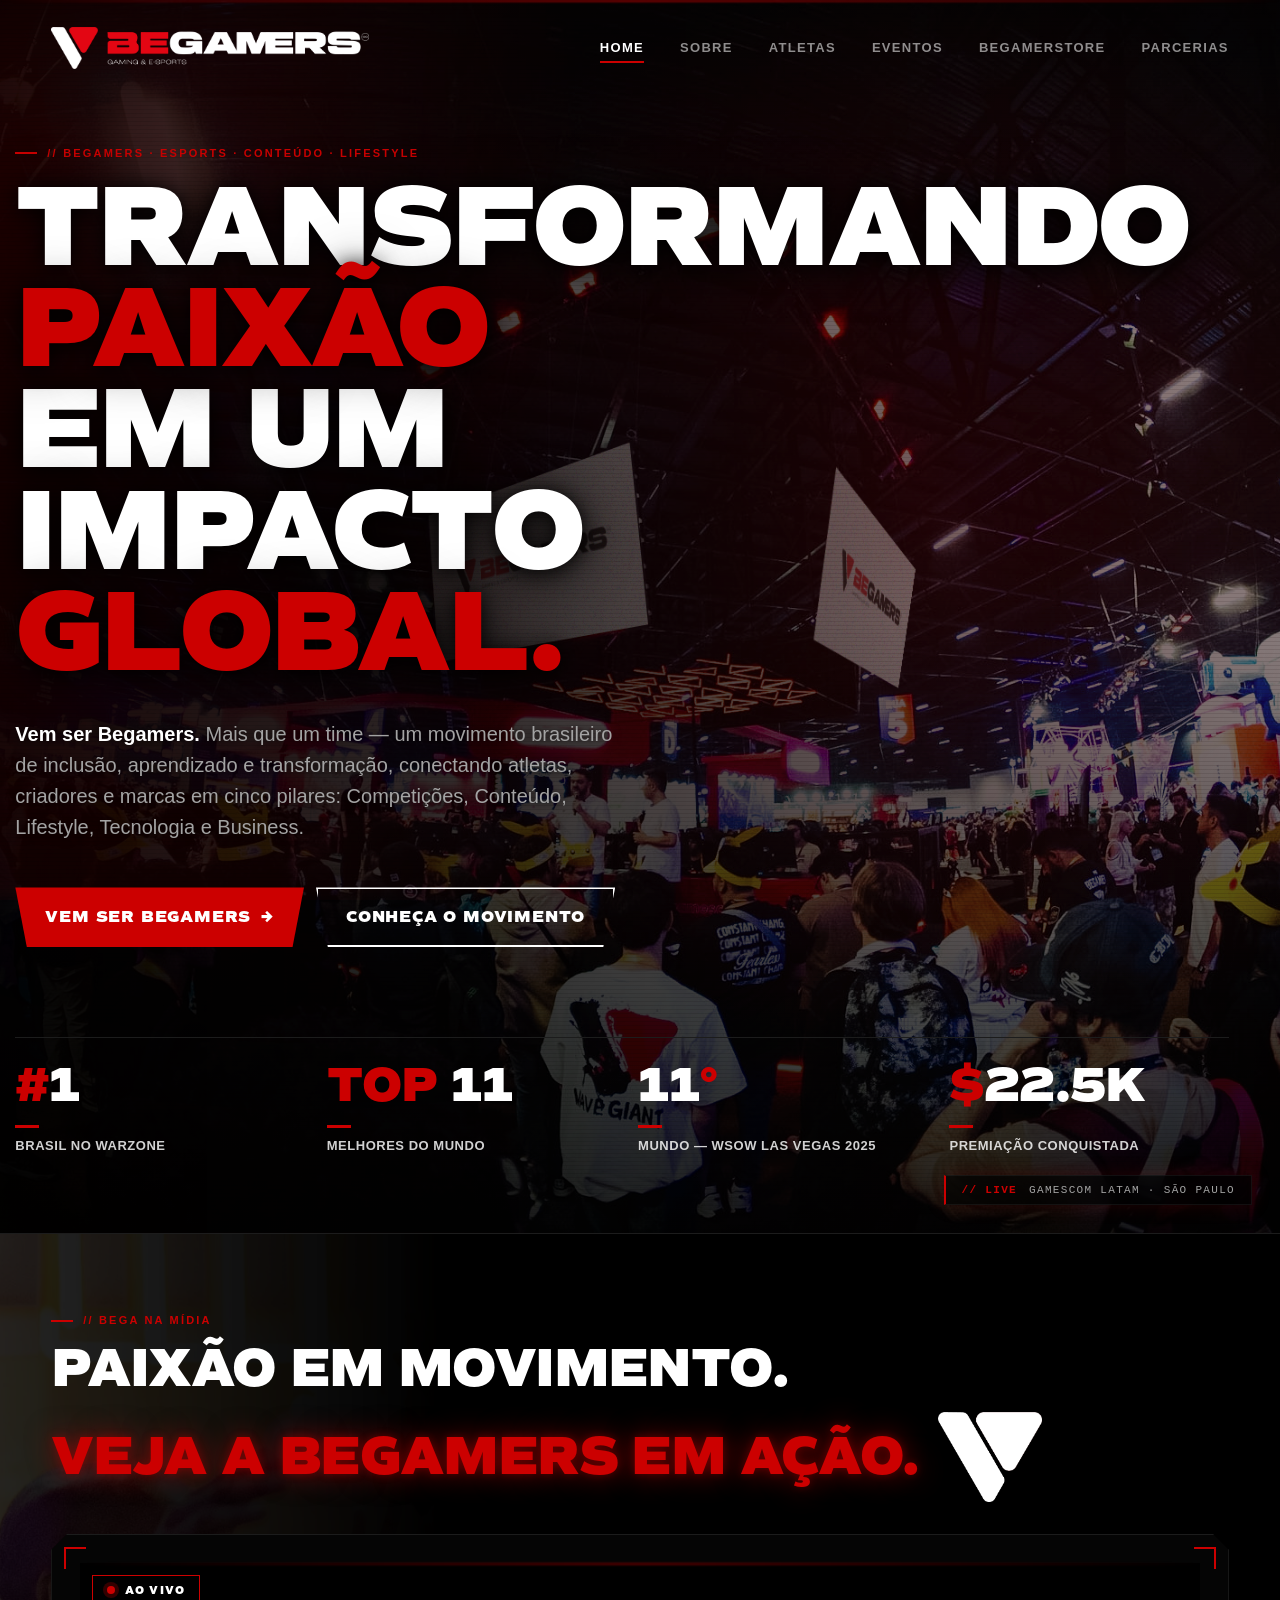
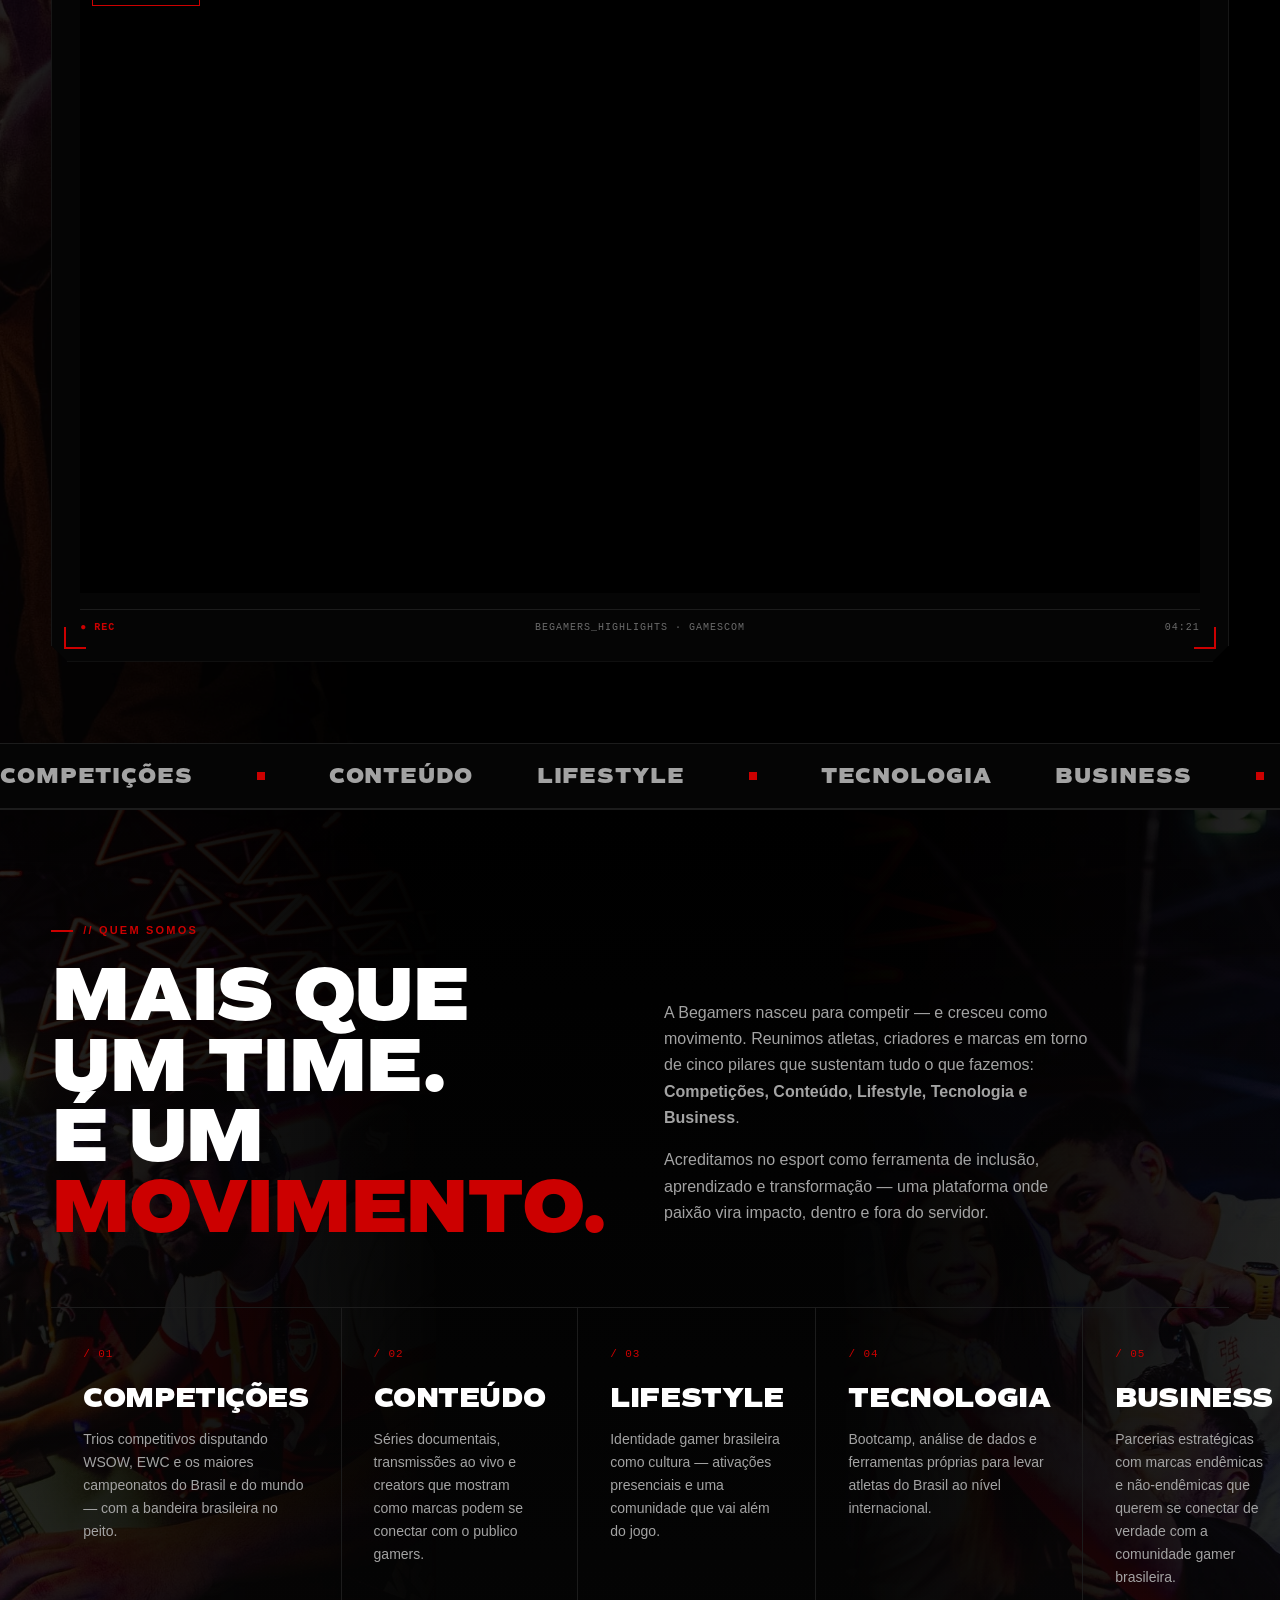
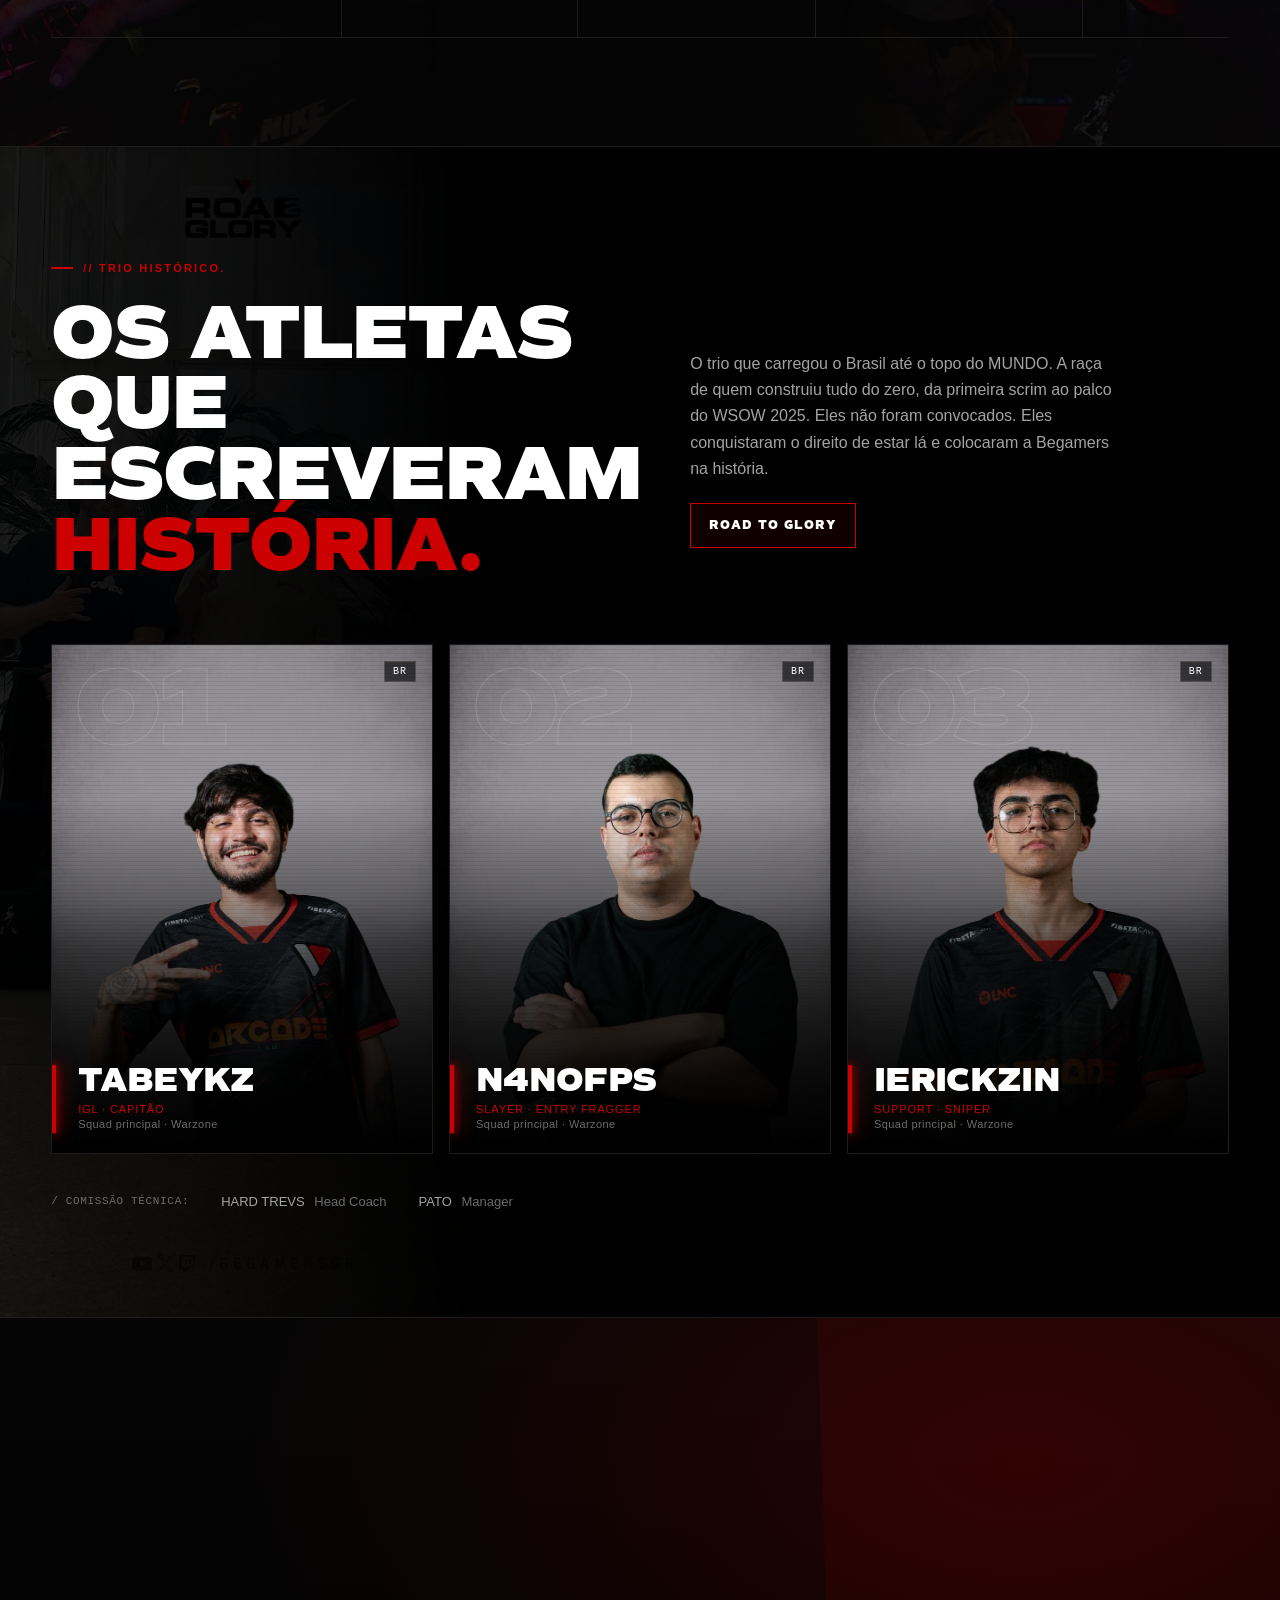
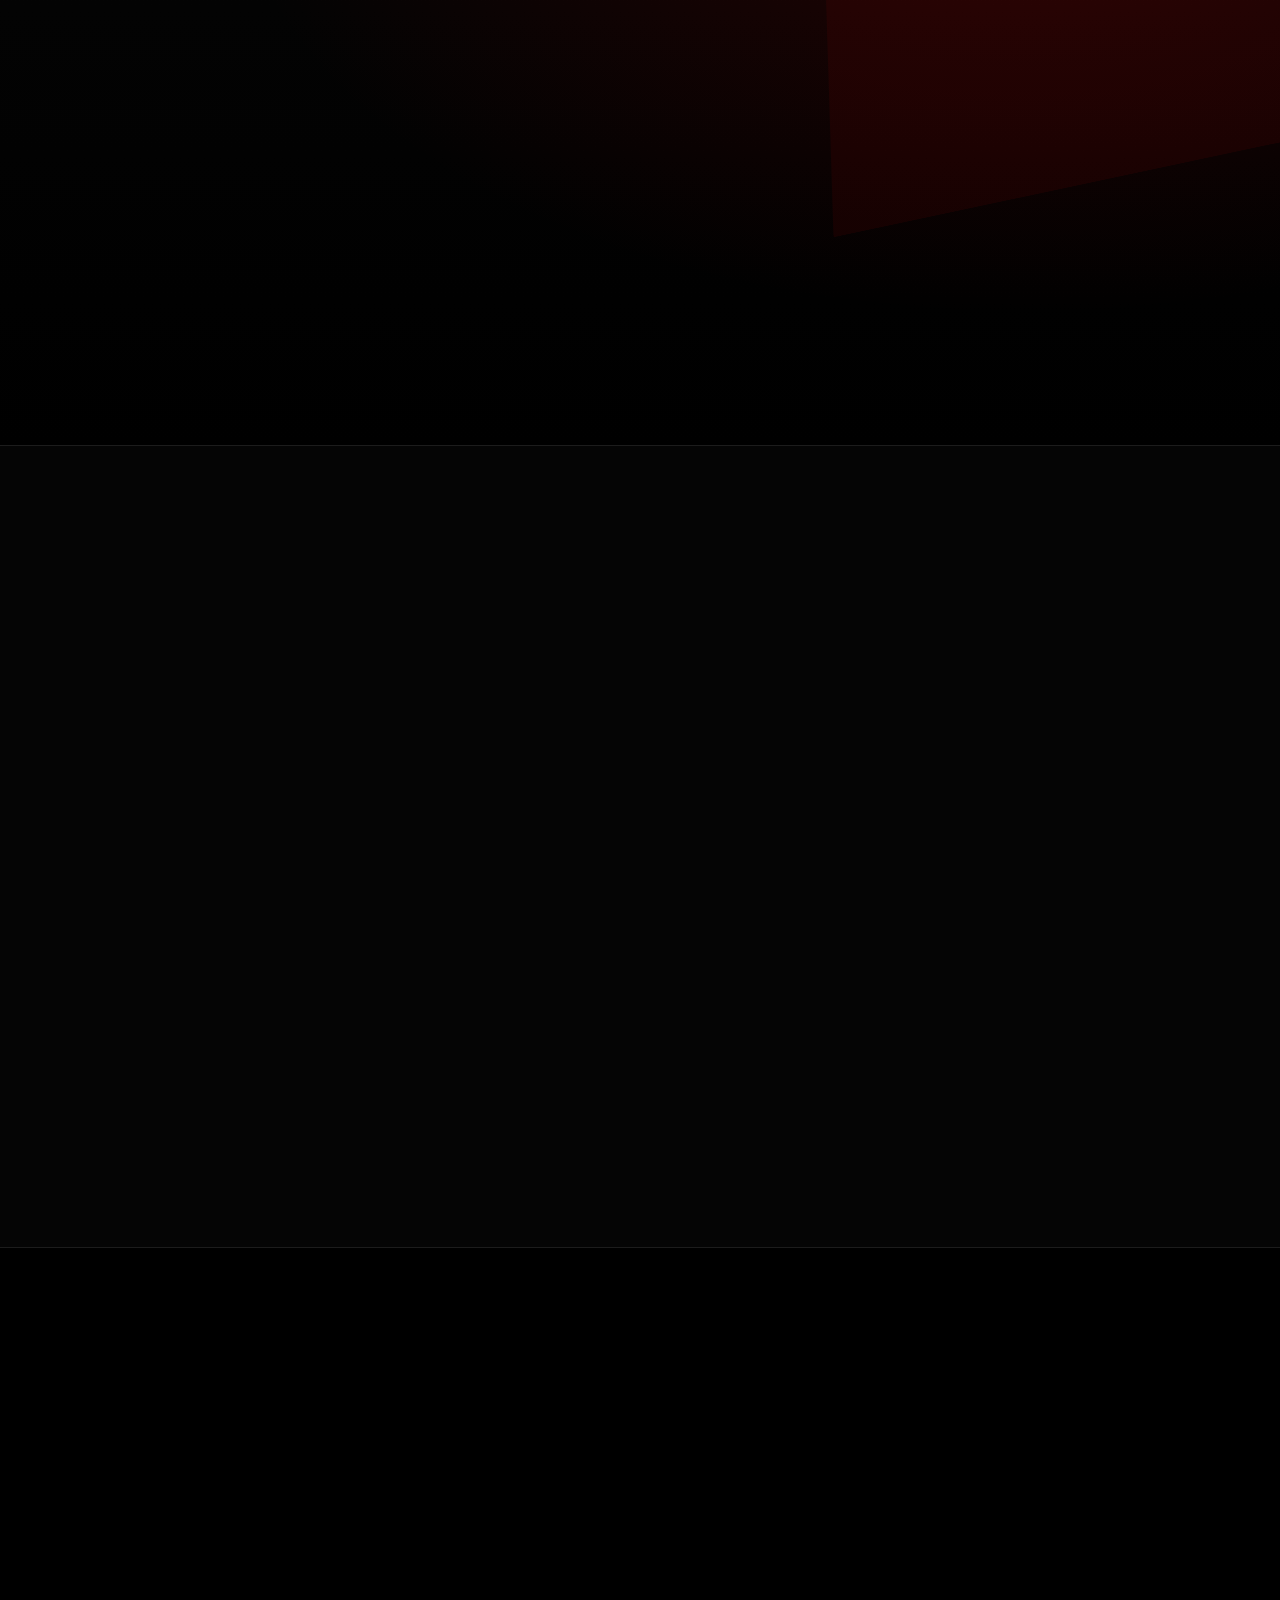
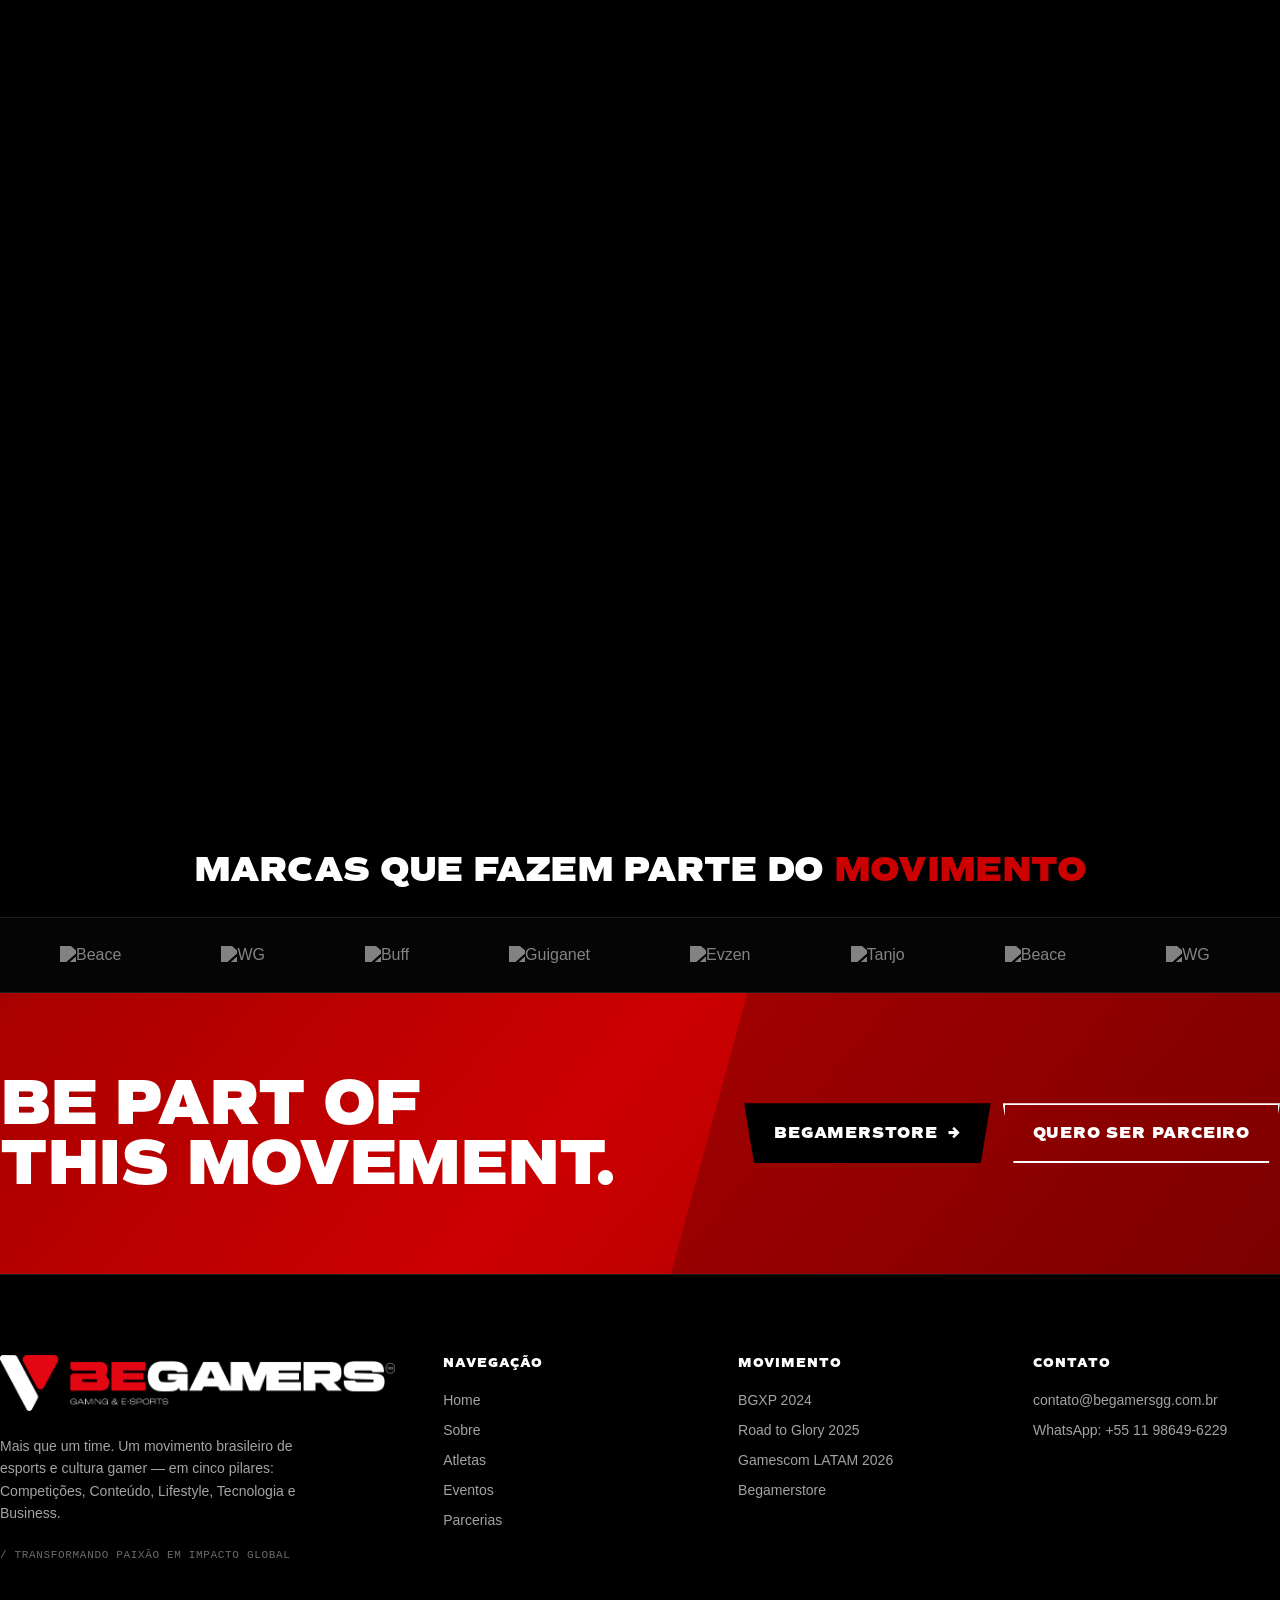
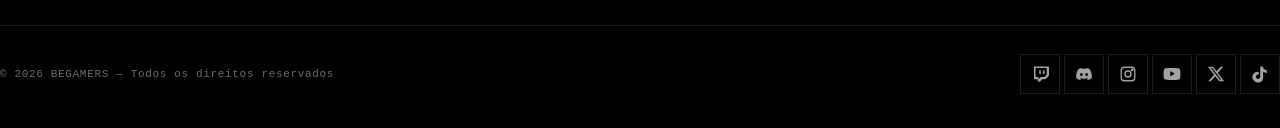
==== commit cdb6b72a: "Add partner logos ticker with headline below partner form section" ====
--- a/index.html
+++ b/index.html
@@ -461,6 +461,42 @@
     </div>
   </div>
 </section>
+
+<div style="text-align:center; padding: 0 0 28px; margin-top: -24px;">
+  <p style="font-family: var(--font-display-heavy); font-size: 11px; color: #CC0000; letter-spacing: 3px; text-transform: uppercase; margin: 0 0 10px;">// PARCERIAS</p>
+  <h3 style="font-family: var(--font-display-heavy); font-weight: 900; font-size: clamp(22px, 2.8vw, 38px); letter-spacing: -0.02em; text-transform: uppercase; color: #fff; margin: 0; line-height: 1.05;">MARCAS QUE FAZEM PARTE DO <span style="color: #CC0000;">MOVIMENTO</span></h3>
+</div>
+
+<!-- PARTNER LOGOS TICKER -->
+<div class="partner-ticker" aria-hidden="true">
+  <div class="partner-ticker-track">
+    <img src="Patrocinadores/Logo Beace branco.png" alt="Beace" class="partner-ticker-logo">
+    <img src="Patrocinadores/Logo WG - Branco.png" alt="WG" class="partner-ticker-logo">
+    <img src="Patrocinadores/logo buff branco.png" alt="Buff" class="partner-ticker-logo">
+    <img src="Patrocinadores/guiganet branco.png" alt="Guiganet" class="partner-ticker-logo">
+    <img src="Patrocinadores/evzen.png" alt="Evzen" class="partner-ticker-logo">
+    <img src="Patrocinadores/tanjo.png" alt="Tanjo" class="partner-ticker-logo" style="max-height: 68px;">
+    <img src="Patrocinadores/Logo Beace branco.png" alt="Beace" class="partner-ticker-logo">
+    <img src="Patrocinadores/Logo WG - Branco.png" alt="WG" class="partner-ticker-logo">
+    <img src="Patrocinadores/logo buff branco.png" alt="Buff" class="partner-ticker-logo">
+    <img src="Patrocinadores/guiganet branco.png" alt="Guiganet" class="partner-ticker-logo">
+    <img src="Patrocinadores/evzen.png" alt="Evzen" class="partner-ticker-logo">
+    <img src="Patrocinadores/tanjo.png" alt="Tanjo" class="partner-ticker-logo" style="max-height: 68px;">
+    <!-- segunda metade idêntica para loop contínuo -->
+    <img src="Patrocinadores/Logo Beace branco.png" alt="Beace" class="partner-ticker-logo">
+    <img src="Patrocinadores/Logo WG - Branco.png" alt="WG" class="partner-ticker-logo">
+    <img src="Patrocinadores/logo buff branco.png" alt="Buff" class="partner-ticker-logo">
+    <img src="Patrocinadores/guiganet branco.png" alt="Guiganet" class="partner-ticker-logo">
+    <img src="Patrocinadores/evzen.png" alt="Evzen" class="partner-ticker-logo">
+    <img src="Patrocinadores/tanjo.png" alt="Tanjo" class="partner-ticker-logo" style="max-height: 68px;">
+    <img src="Patrocinadores/Logo Beace branco.png" alt="Beace" class="partner-ticker-logo">
+    <img src="Patrocinadores/Logo WG - Branco.png" alt="WG" class="partner-ticker-logo">
+    <img src="Patrocinadores/logo buff branco.png" alt="Buff" class="partner-ticker-logo">
+    <img src="Patrocinadores/guiganet branco.png" alt="Guiganet" class="partner-ticker-logo">
+    <img src="Patrocinadores/evzen.png" alt="Evzen" class="partner-ticker-logo">
+    <img src="Patrocinadores/tanjo.png" alt="Tanjo" class="partner-ticker-logo" style="max-height: 68px;">
+  </div>
+</div>
 
 <!-- ============================================================
      CTA STRIP
--- a/sections.css
+++ b/sections.css
@@ -1409,6 +1409,39 @@
   from { transform: translateX(0); }
   to   { transform: translateX(-50%); }
 }
+
+/* ============ PARTNER LOGOS TICKER ============ */
+.partner-ticker {
+  border-top: 1px solid #1c1c1c;
+  border-bottom: 1px solid #1c1c1c;
+  overflow: hidden;
+  background: #050505;
+}
+.partner-ticker-track {
+  display: flex;
+  align-items: center;
+  gap: 100px;
+  padding: 28px 60px;
+  white-space: nowrap;
+  animation: partnerTicker 28s linear infinite;
+  width: max-content;
+}
+@keyframes partnerTicker {
+  from { transform: translateX(0); }
+  to   { transform: translateX(-50%); }
+}
+.partner-ticker-logo {
+  max-height: 44px;
+  width: auto;
+  object-fit: contain;
+  filter: brightness(0) invert(1) opacity(0.5);
+  transition: filter 0.25s;
+  flex-shrink: 0;
+}
+.partner-ticker-logo:hover {
+  filter: brightness(0) invert(1) opacity(1);
+}
+
 .marquee-item {
   font-family: var(--font-display-heavy);
   font-weight: 900;
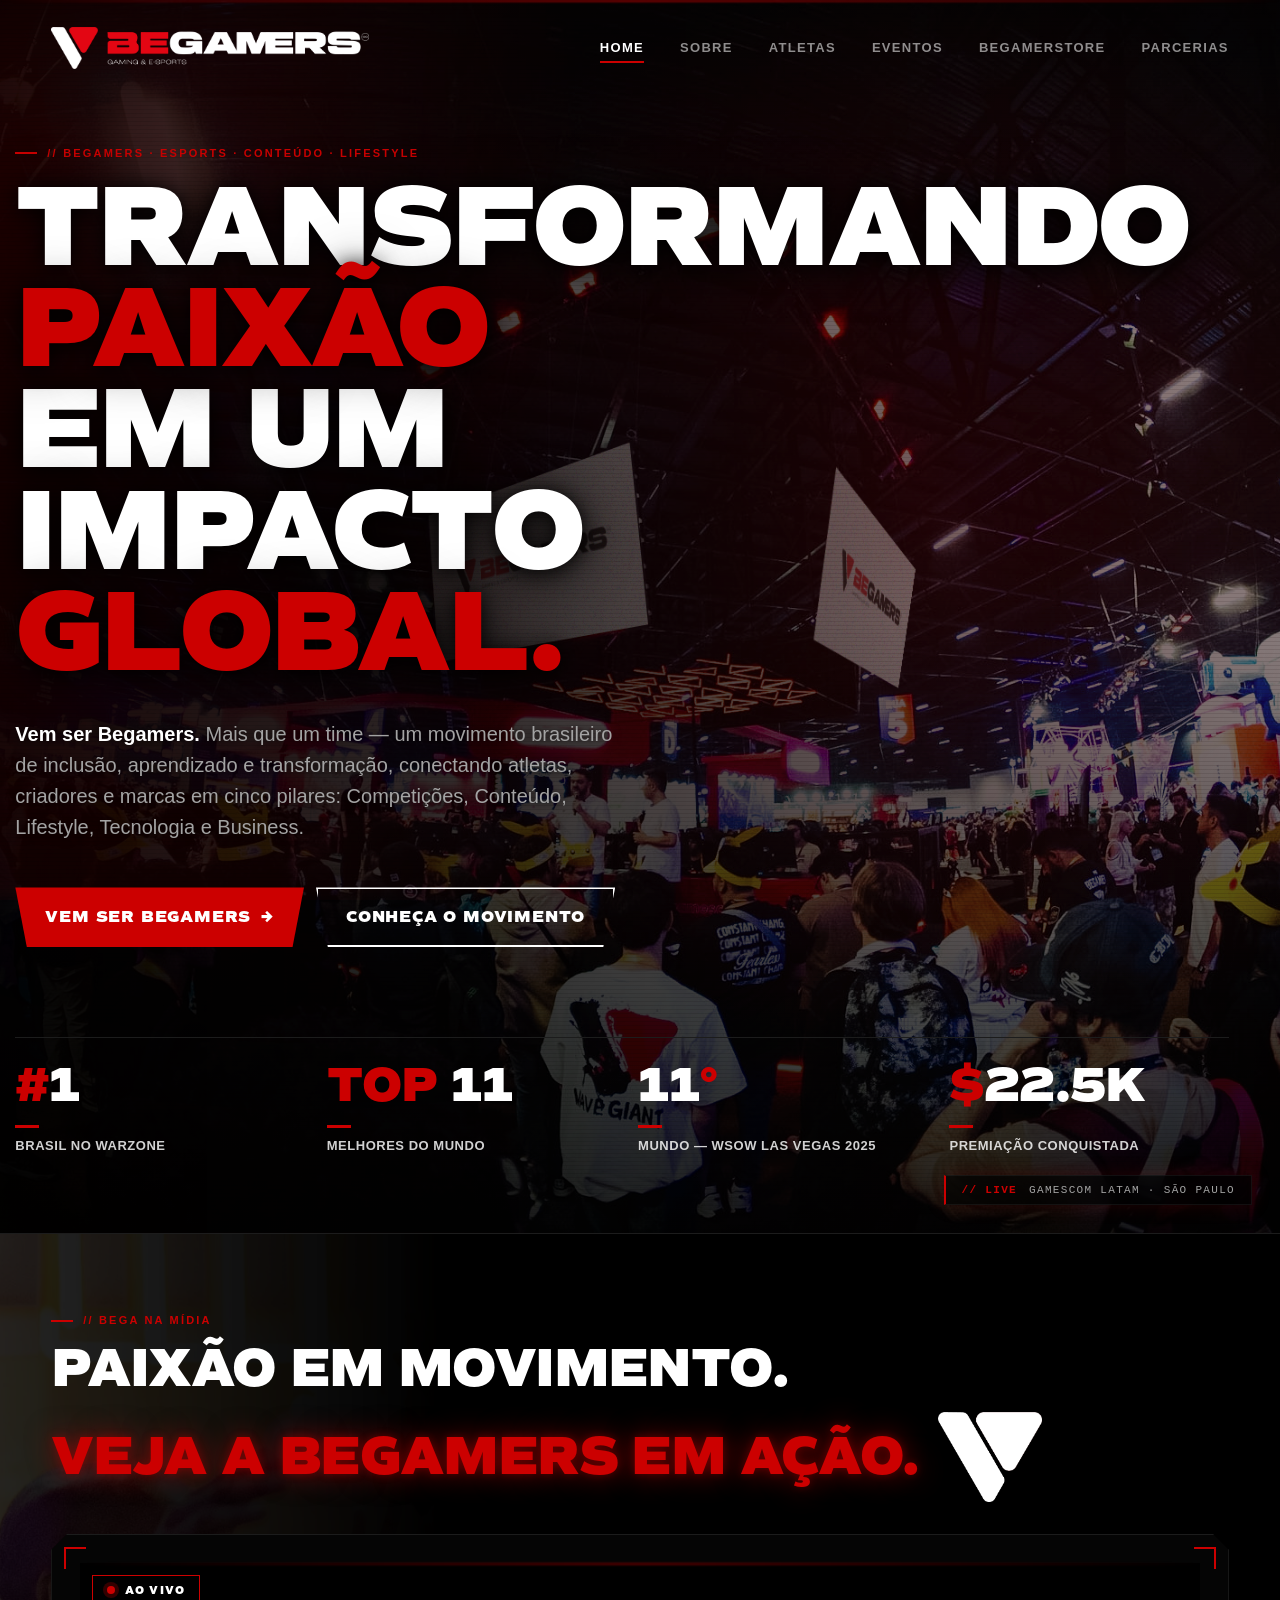
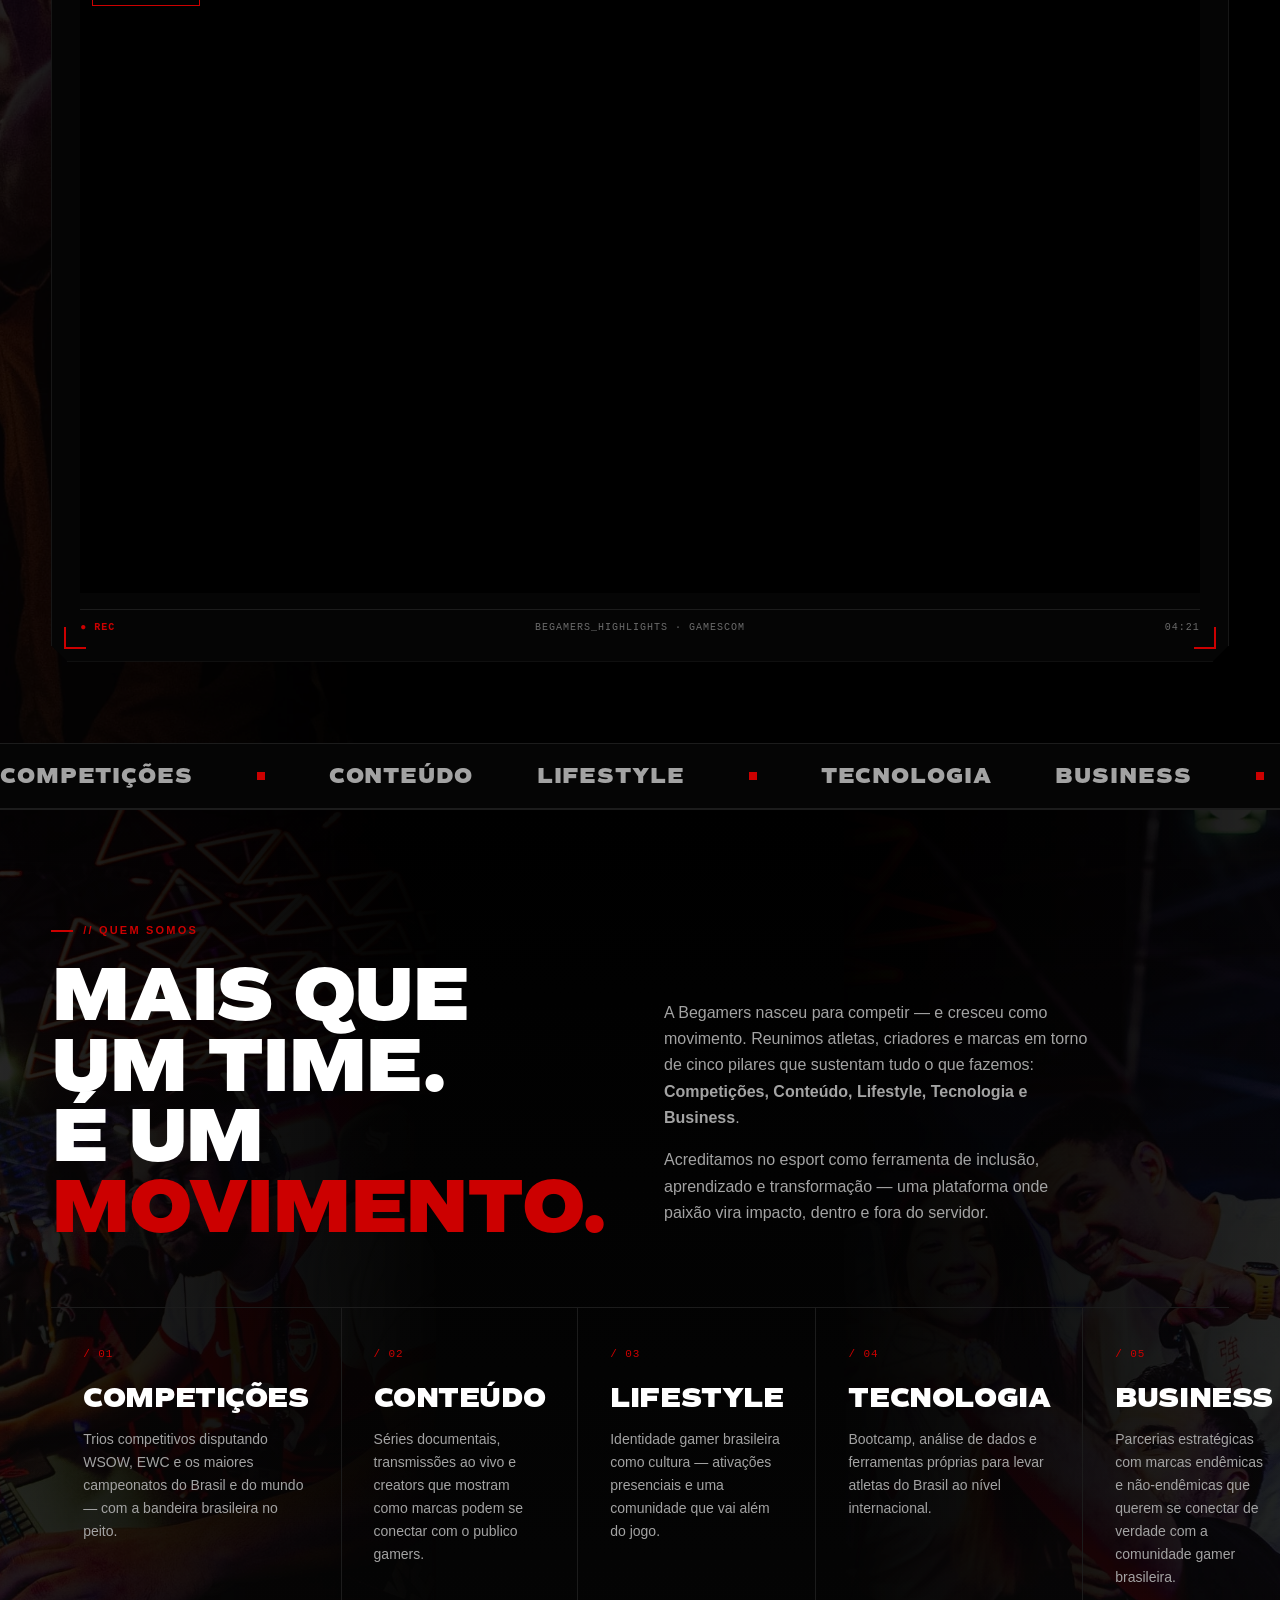
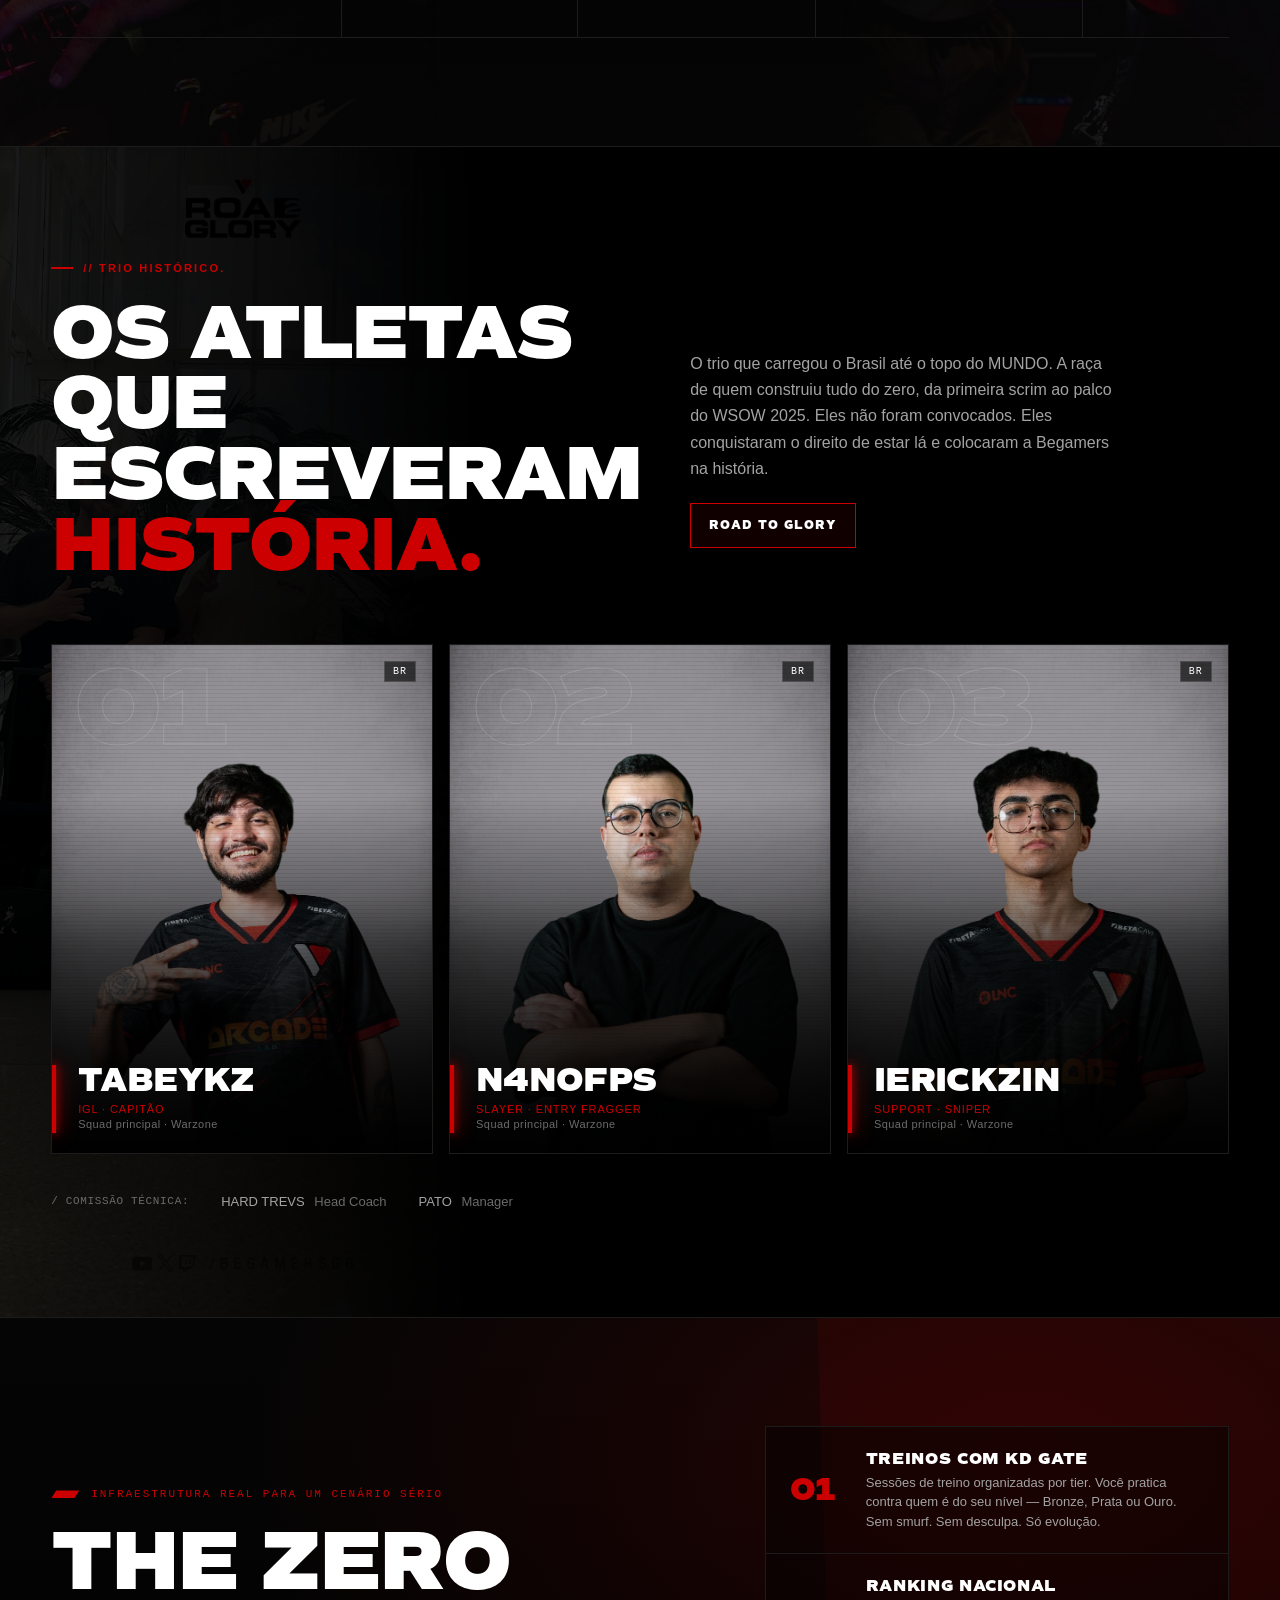
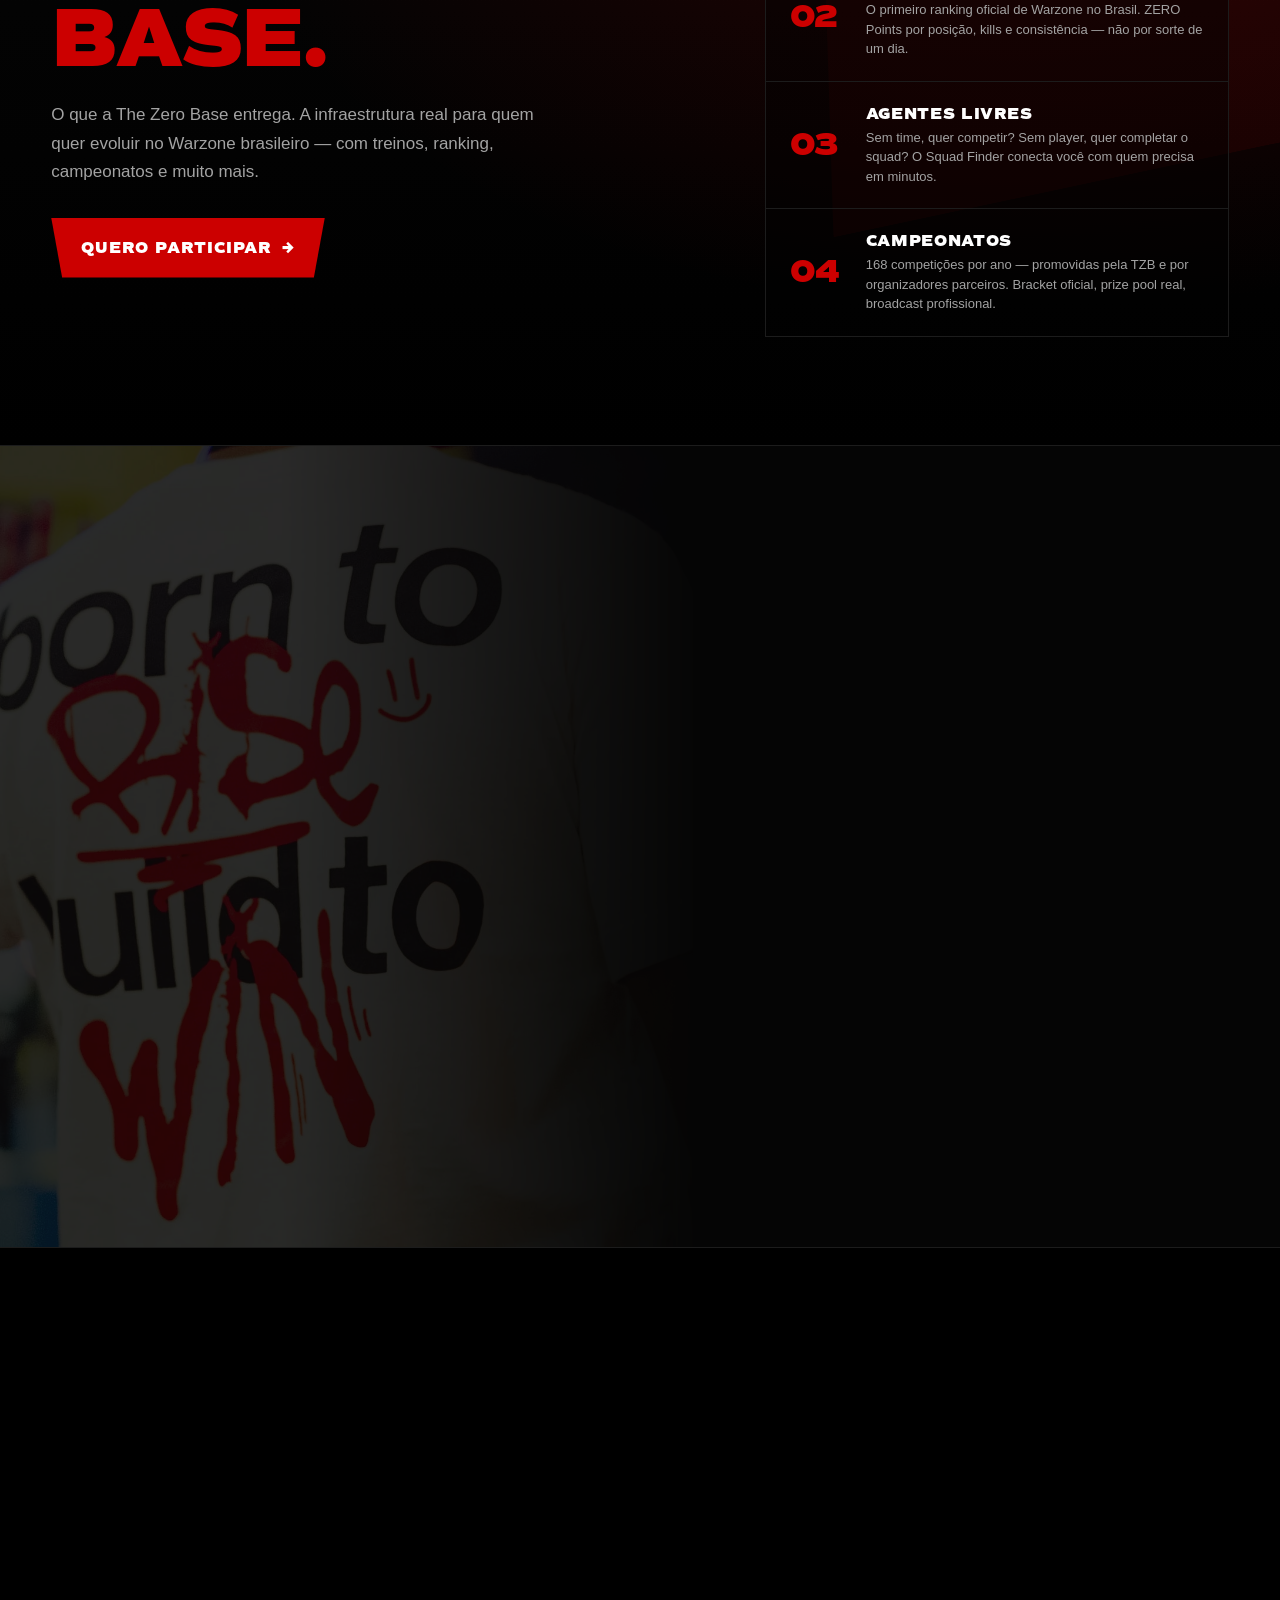
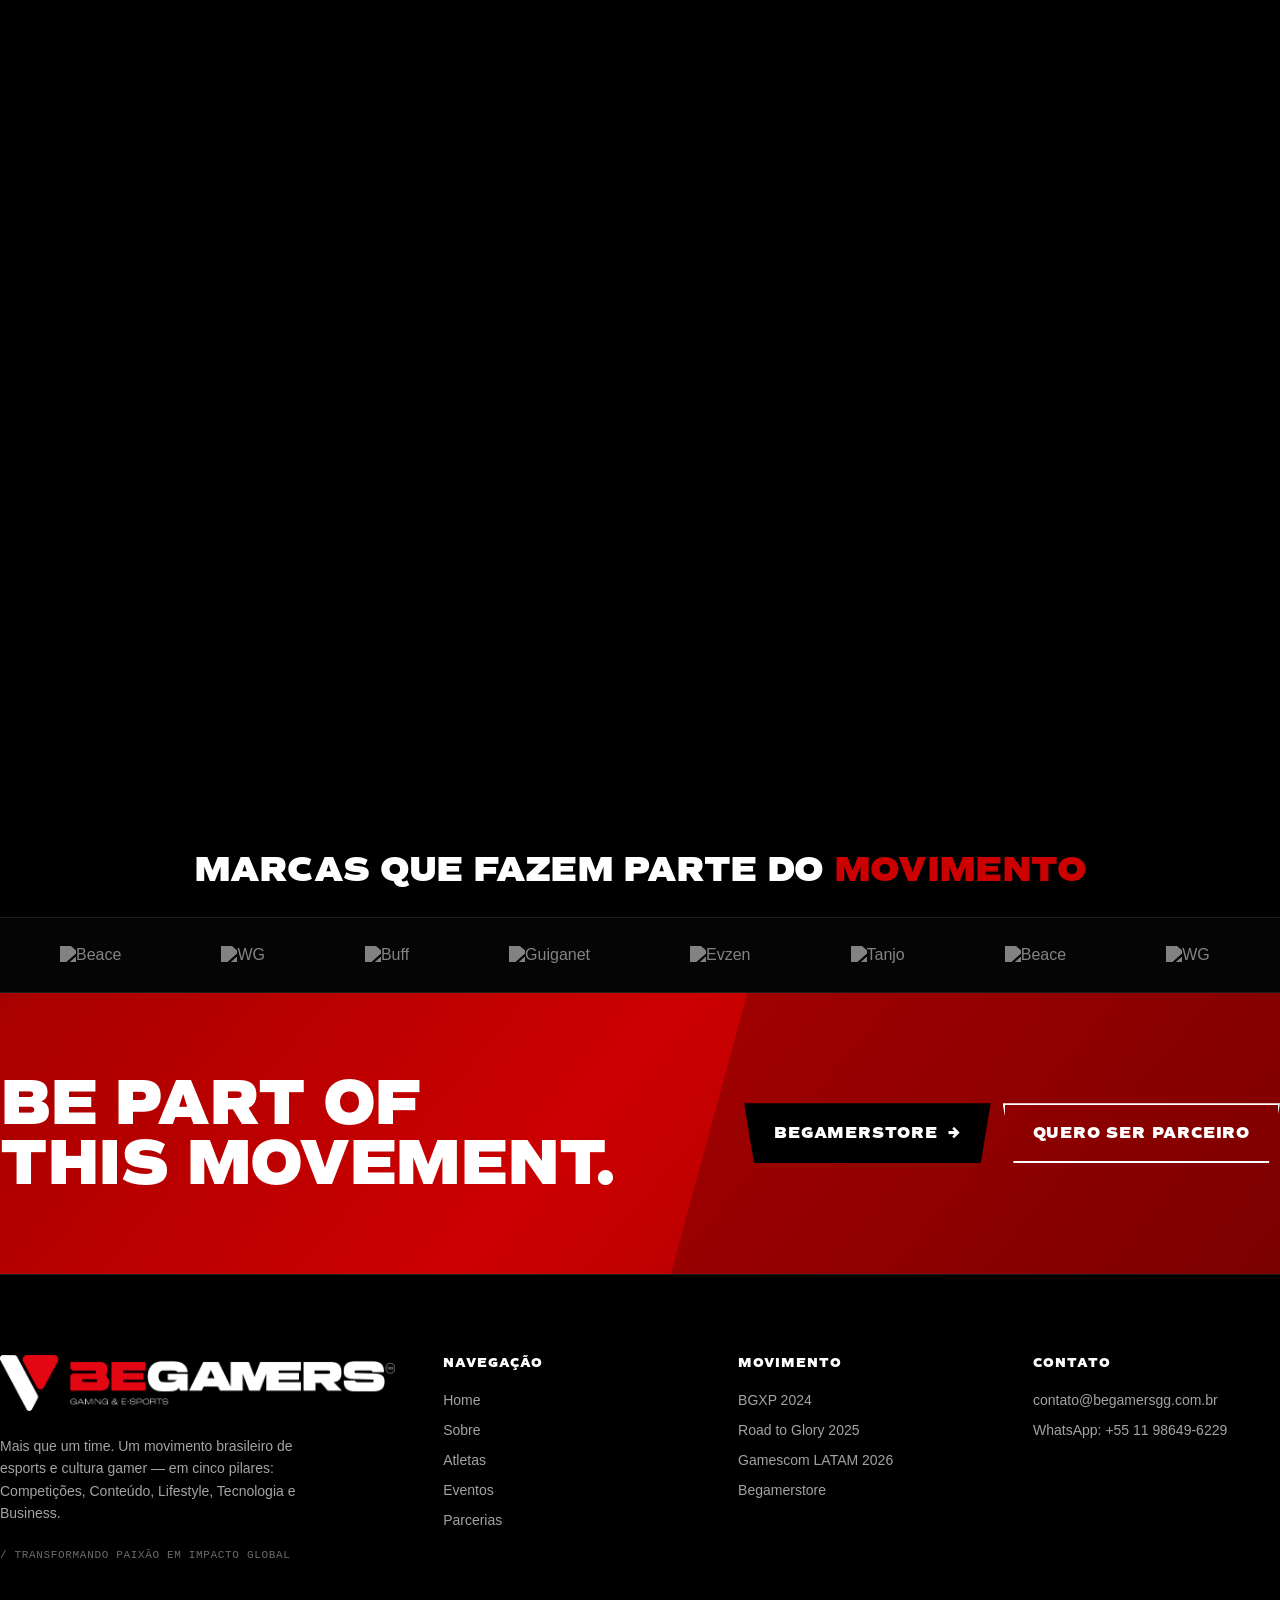
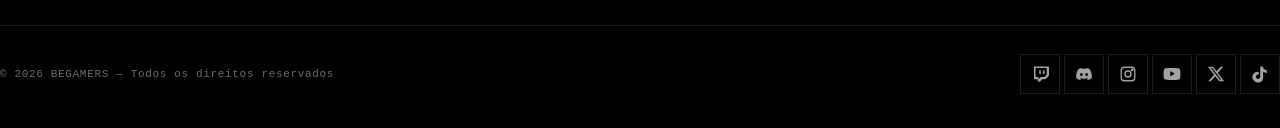
==== commit 04b84c48: "Add decorative background image to events section" ====
--- a/index.html
+++ b/index.html
@@ -340,8 +340,9 @@
 <!-- ============================================================
      EVENTS
 ============================================================ -->
-<section class="section events" id="eventos" data-screen-label="05 Eventos">
-  <div class="container">
+<section class="section events" id="eventos" data-screen-label="05 Eventos" style="overflow:hidden;">
+  <img src="assets/background_agenda_lado_esquerdo.webp" alt="" aria-hidden="true" style="position:absolute;left:0;top:0;bottom:0;height:100%;max-width:55%;object-fit:cover;object-position:center center;opacity:0.15;z-index:0;pointer-events:none;-webkit-mask-image:linear-gradient(to right,black 0%,black 40%,transparent 100%);mask-image:linear-gradient(to right,black 0%,black 40%,transparent 100%);">
+  <div class="container" style="position:relative;z-index:1;">
     <div class="section-head reveal">
       <div class="left">
         <span class="eyebrow">// Agenda · 2026</span>
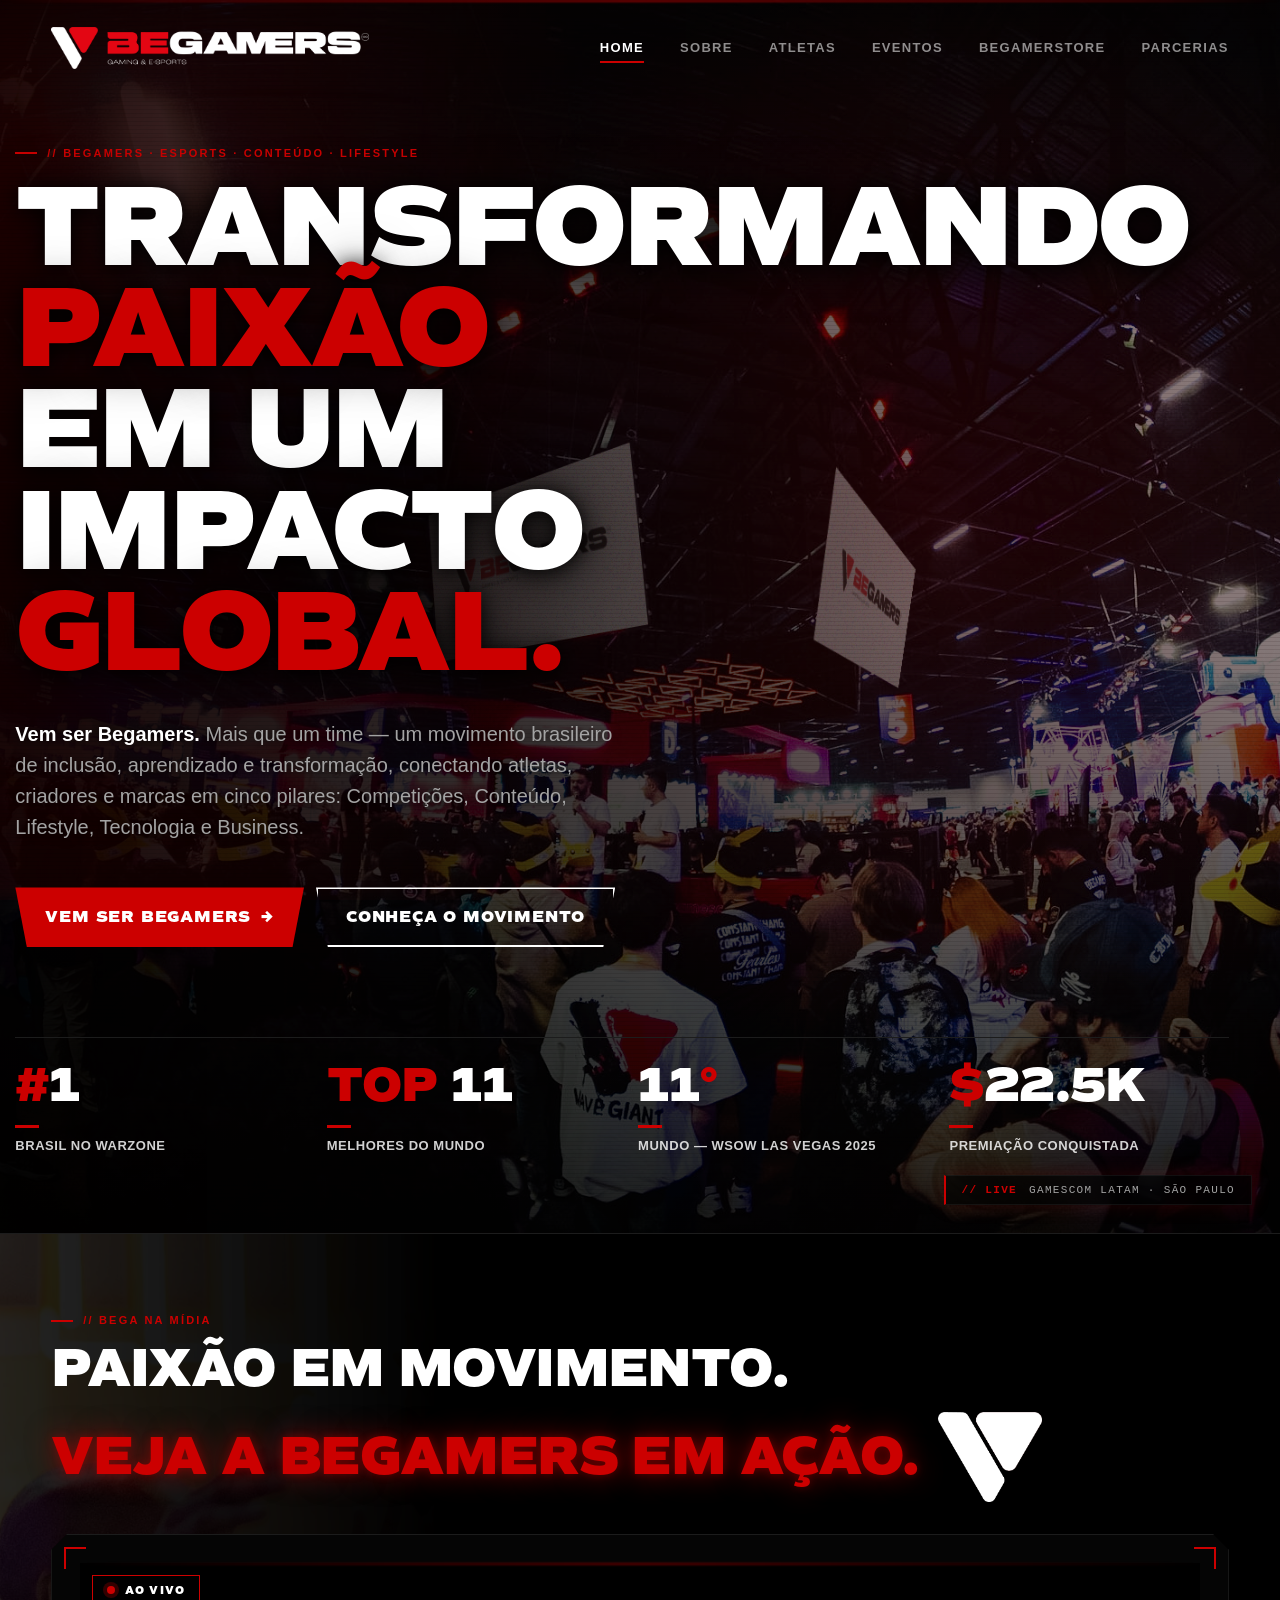
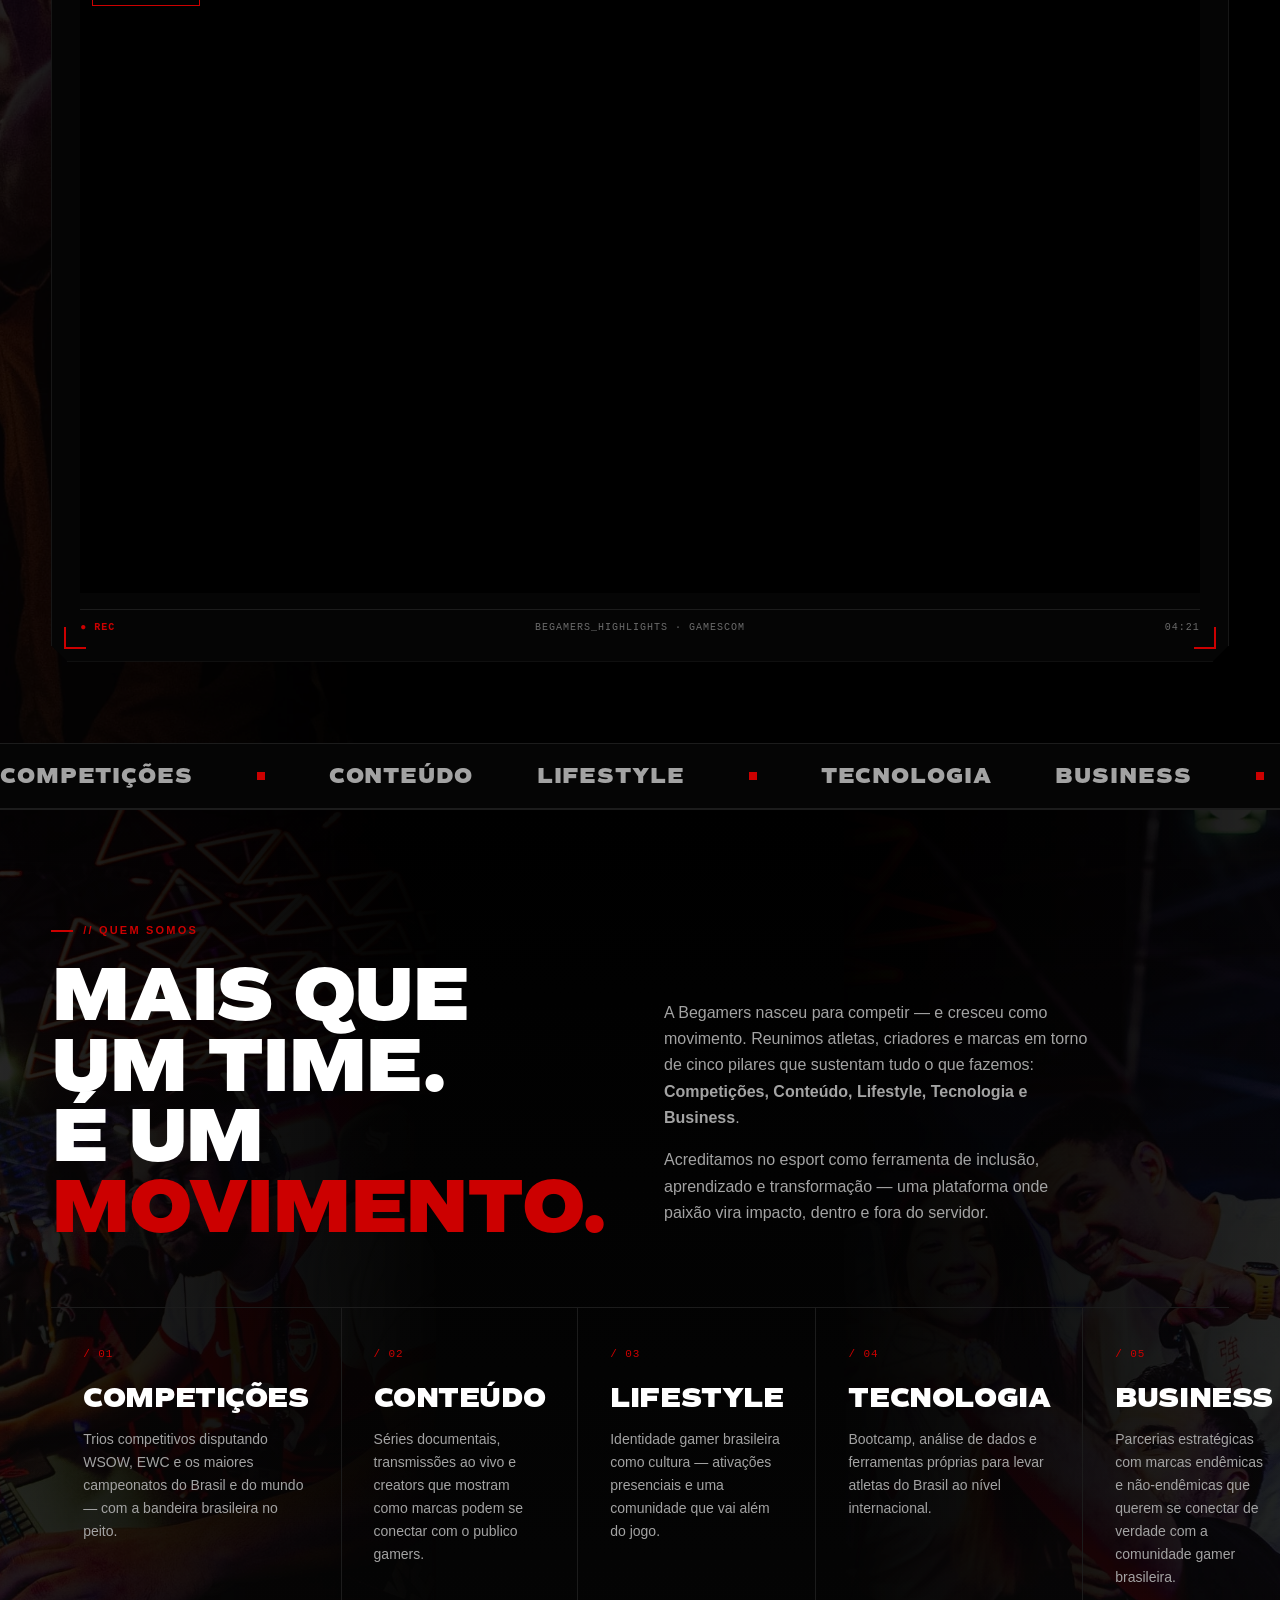
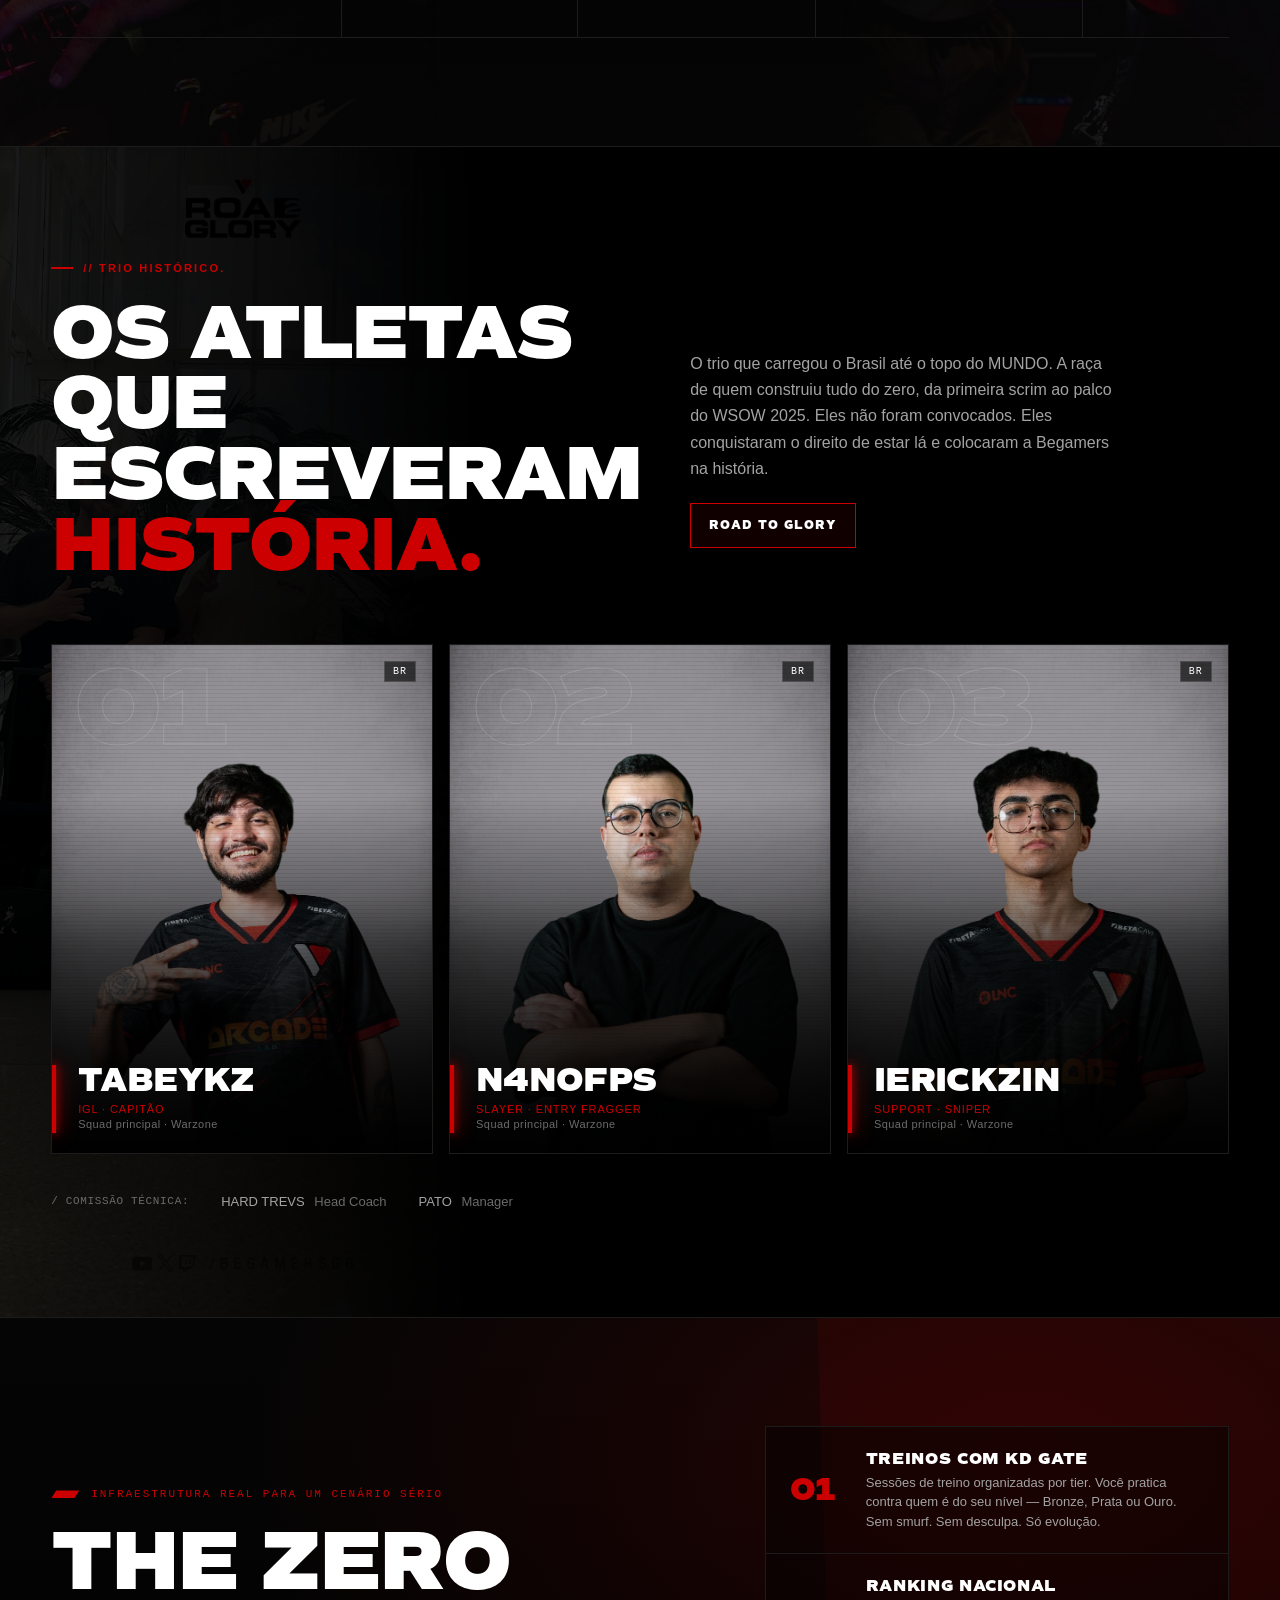
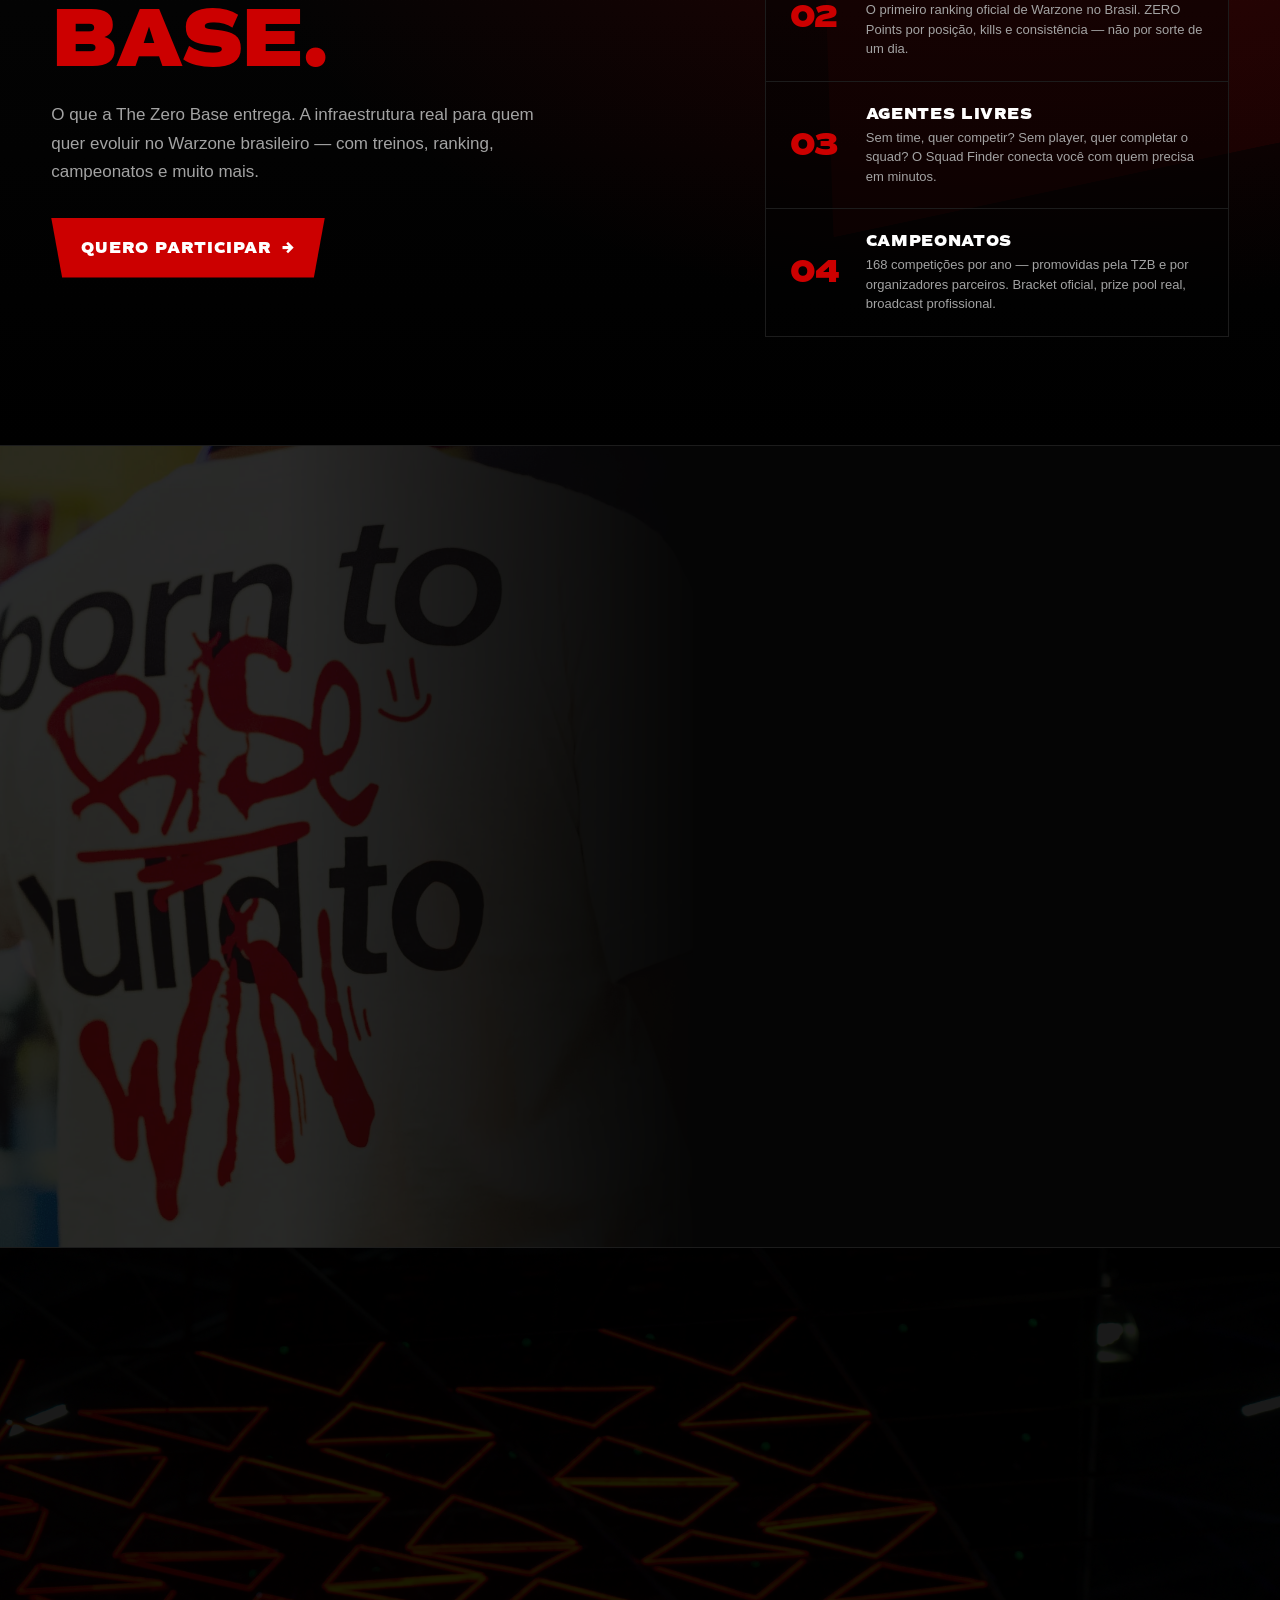
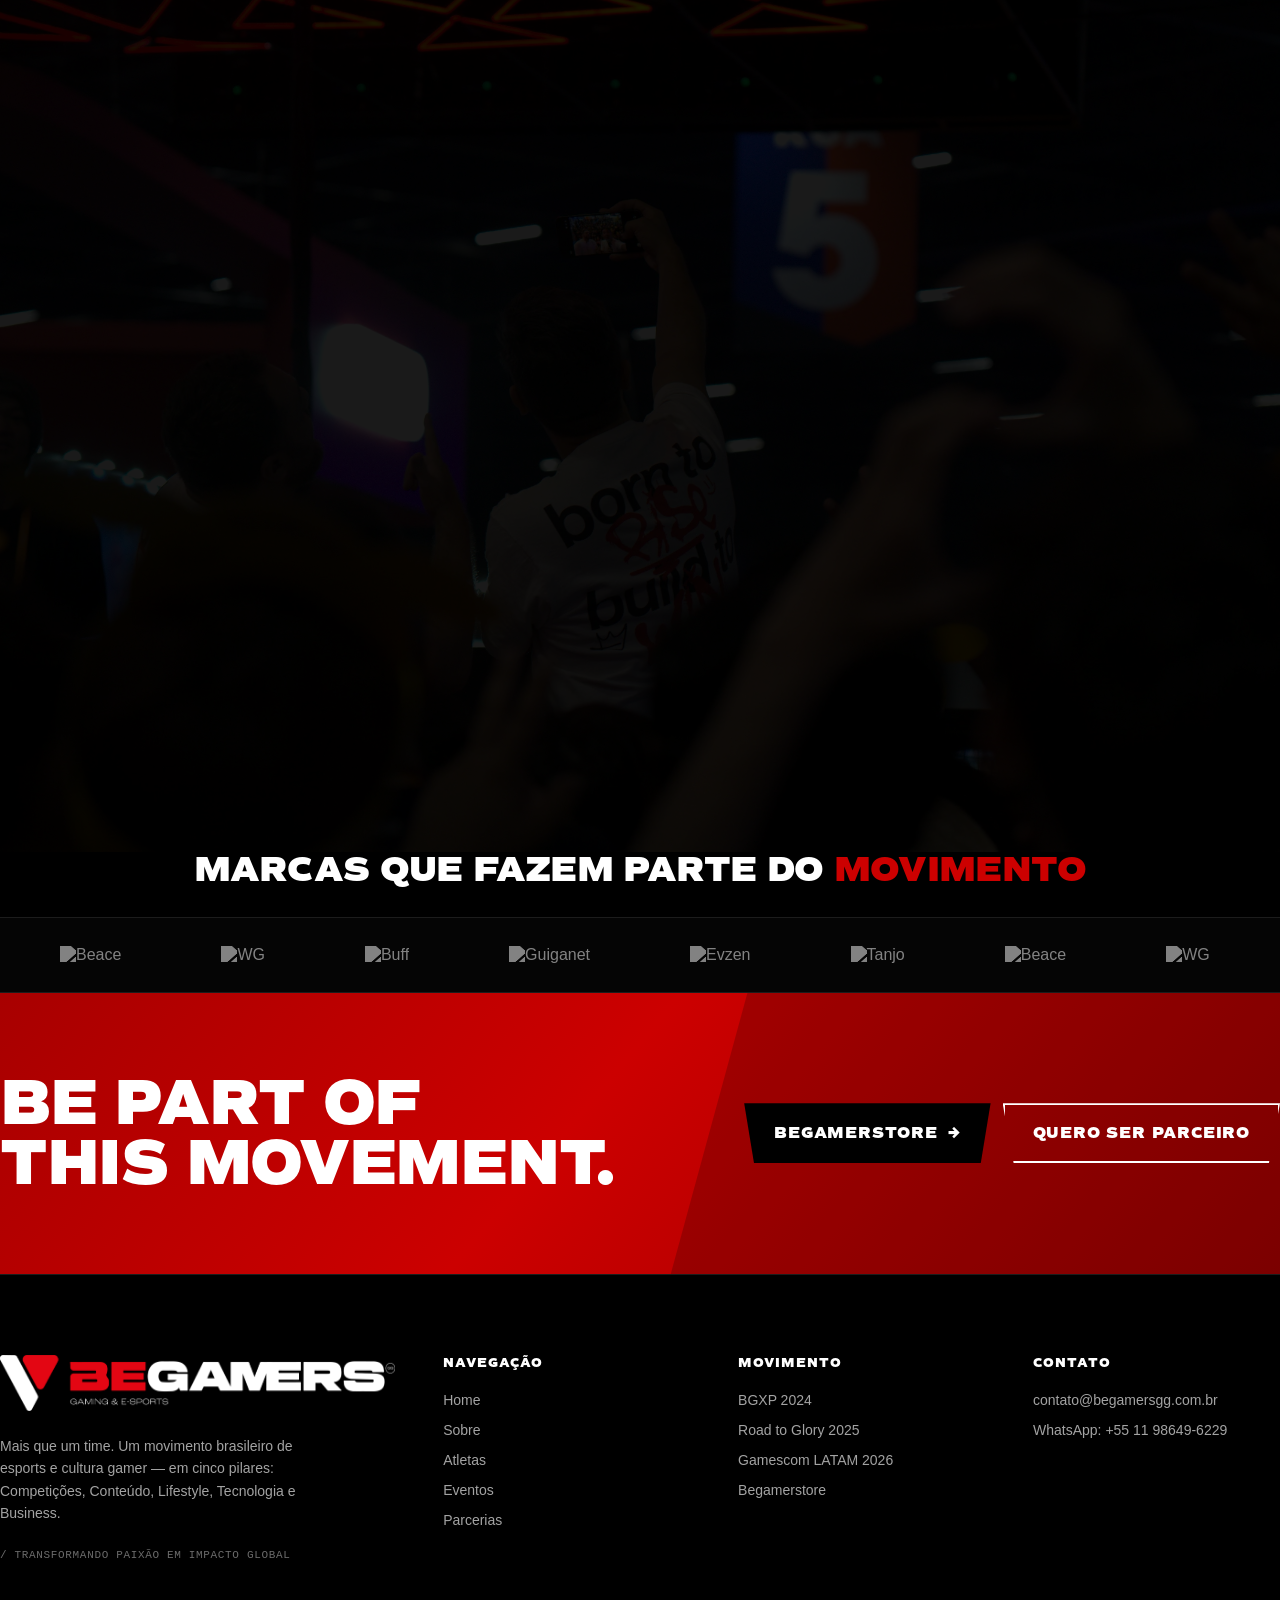
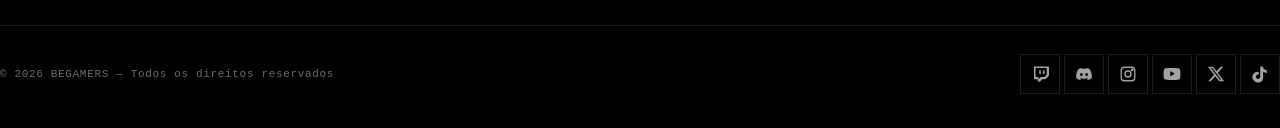
==== commit a4c5d816: "Add background image to partner section" ====
--- a/index.html
+++ b/index.html
@@ -361,8 +361,9 @@
 <!-- ============================================================
      PARCEIROS — Form
 ============================================================ -->
-<section class="section partner-form-section" id="parceiros" data-screen-label="06 Parcerias">
-  <div class="container">
+<section class="section partner-form-section" id="parceiros" data-screen-label="06 Parcerias" style="overflow:hidden;">
+  <img src="assets/background_agenda_lado_direito.webp" alt="" aria-hidden="true" style="position:absolute;inset:0;width:100%;height:100%;object-fit:cover;object-position:center center;opacity:0.10;z-index:0;pointer-events:none;">
+  <div class="container" style="position:relative;z-index:1;">
     <div class="section-head reveal">
       <div class="left">
         <span class="eyebrow">// Parcerias estratégicas</span>
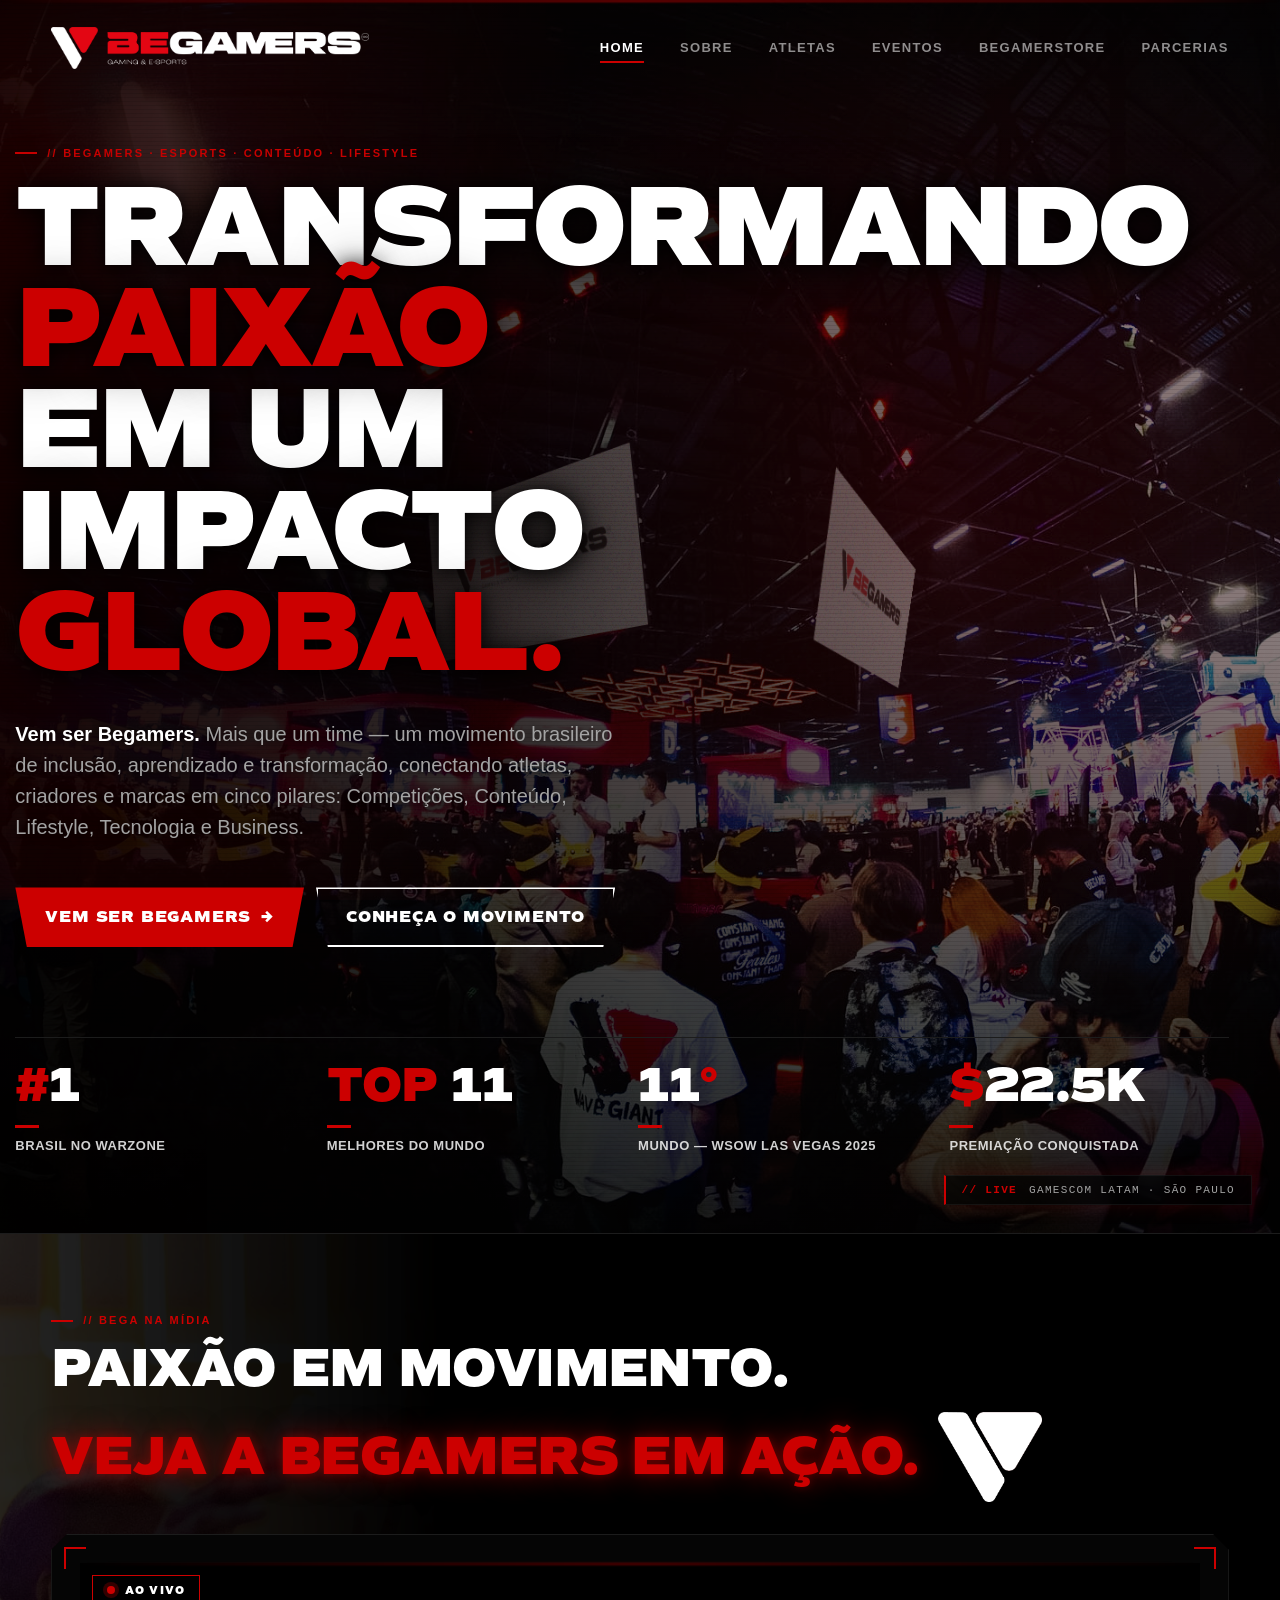
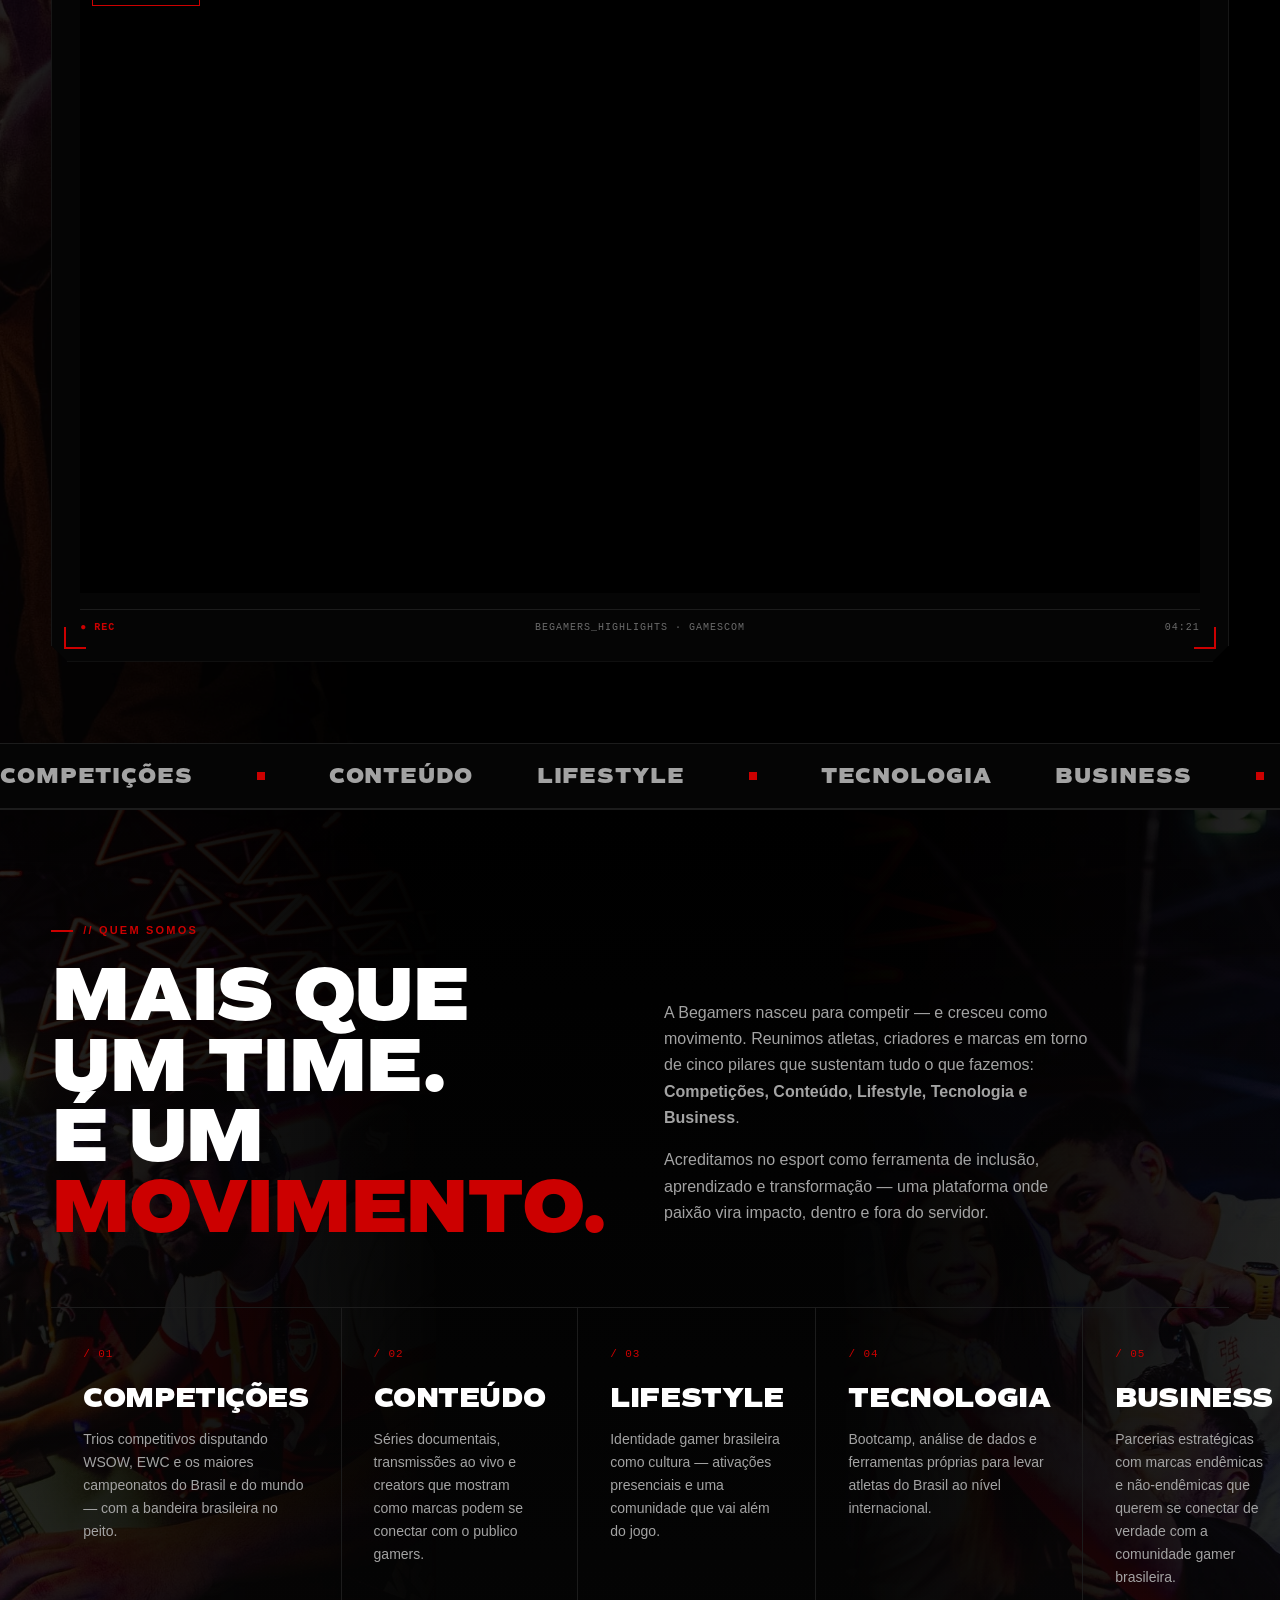
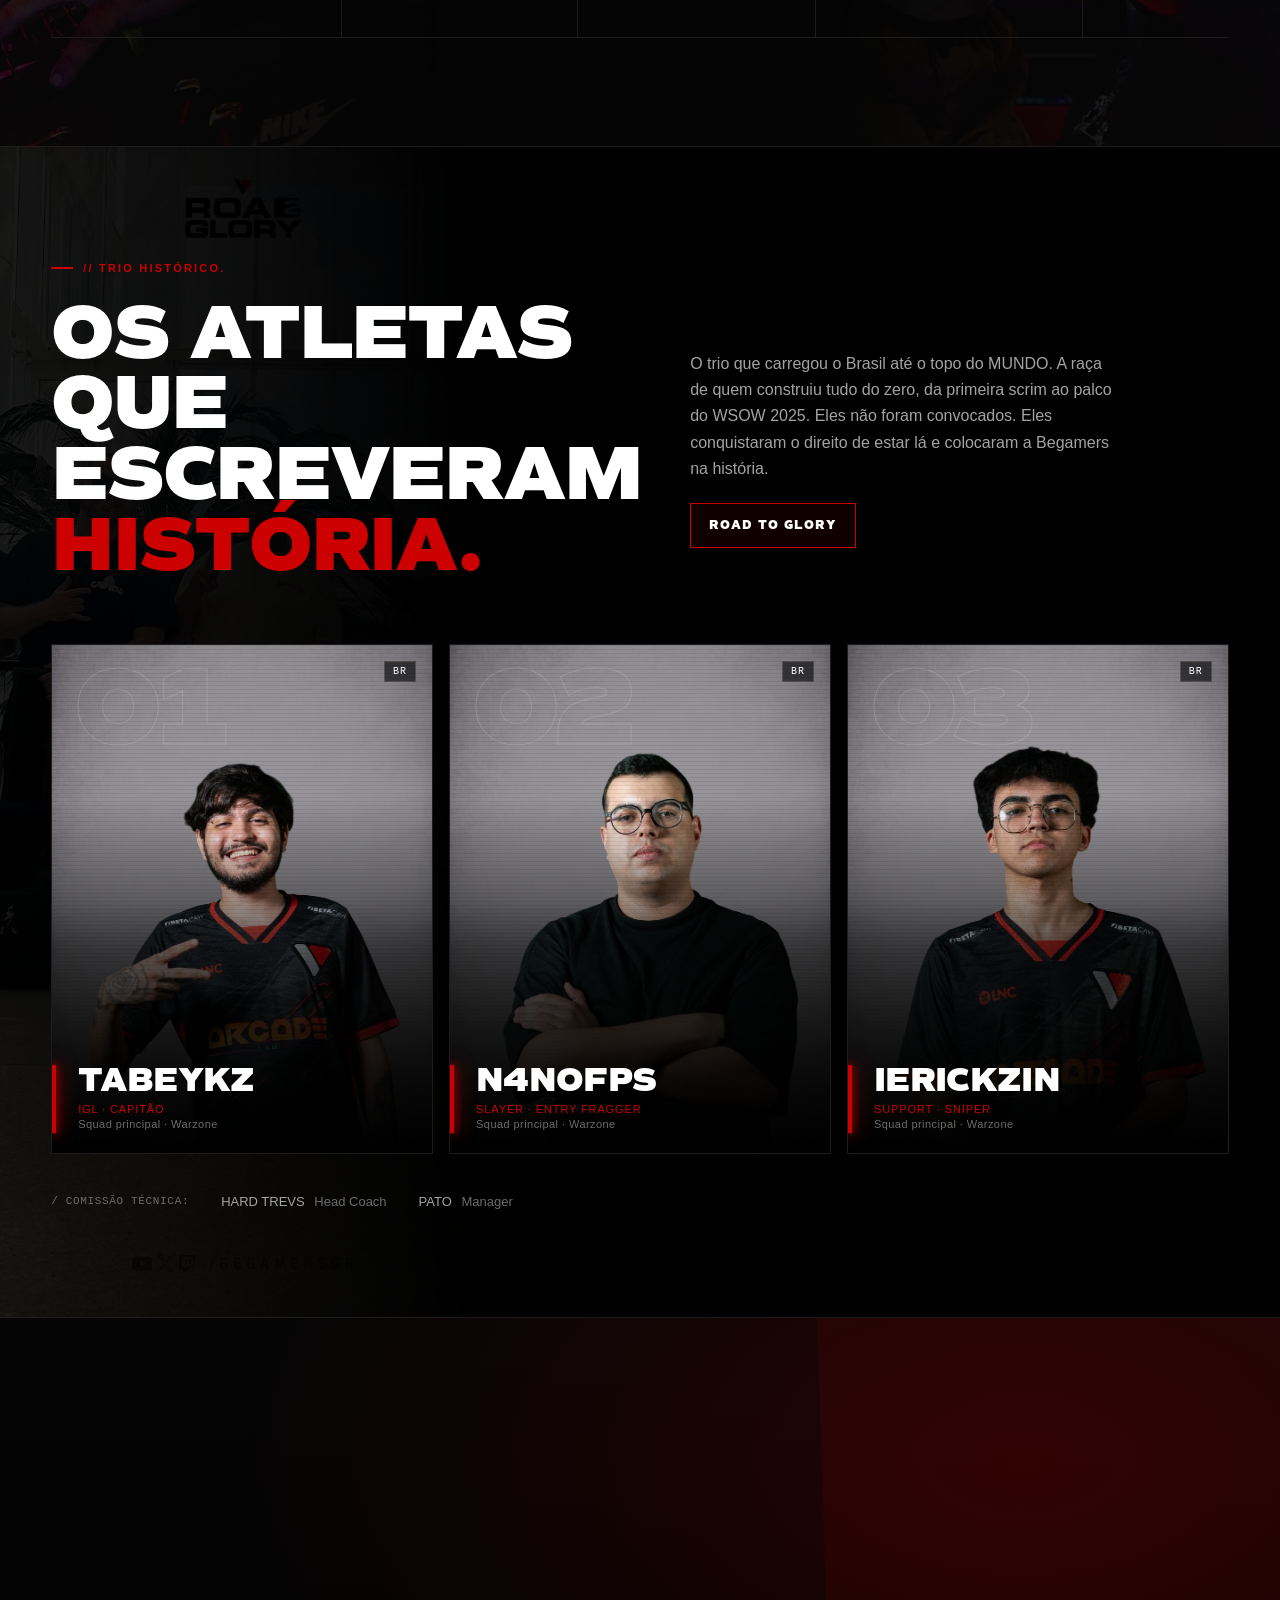
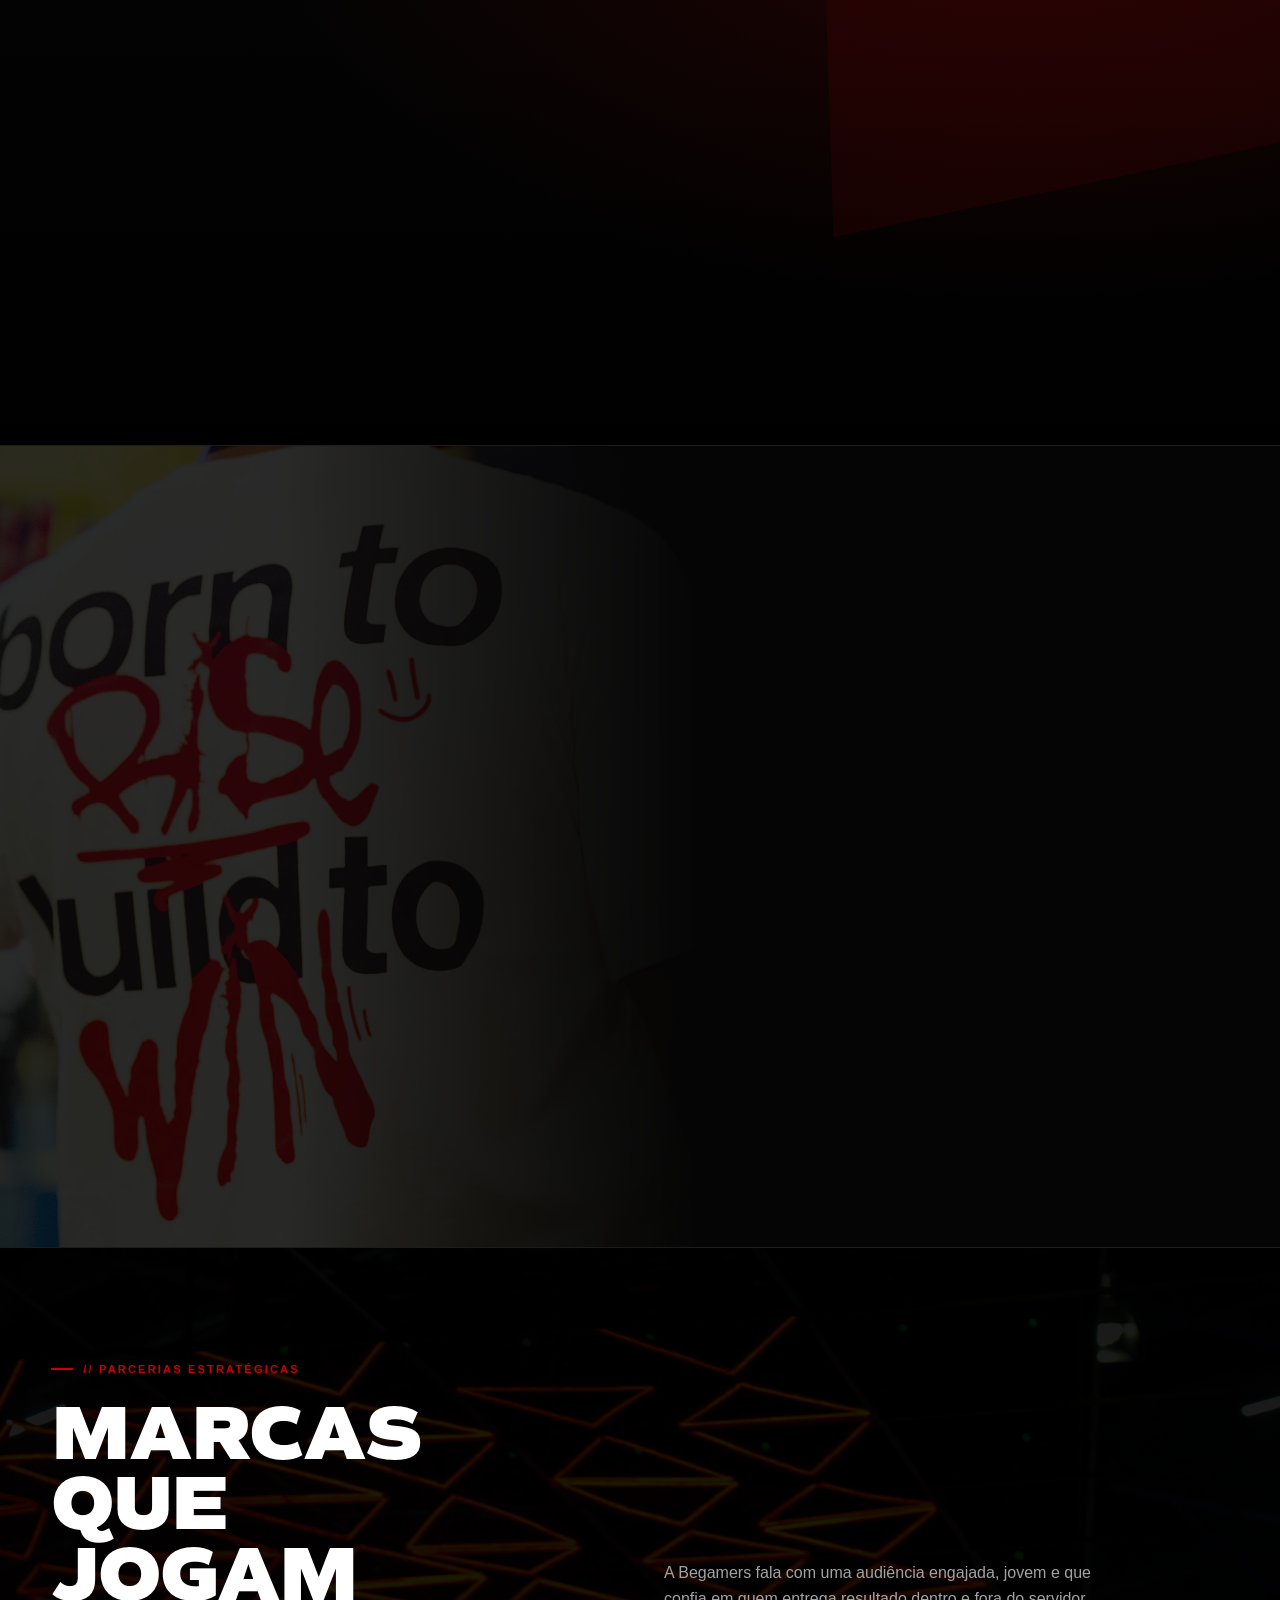
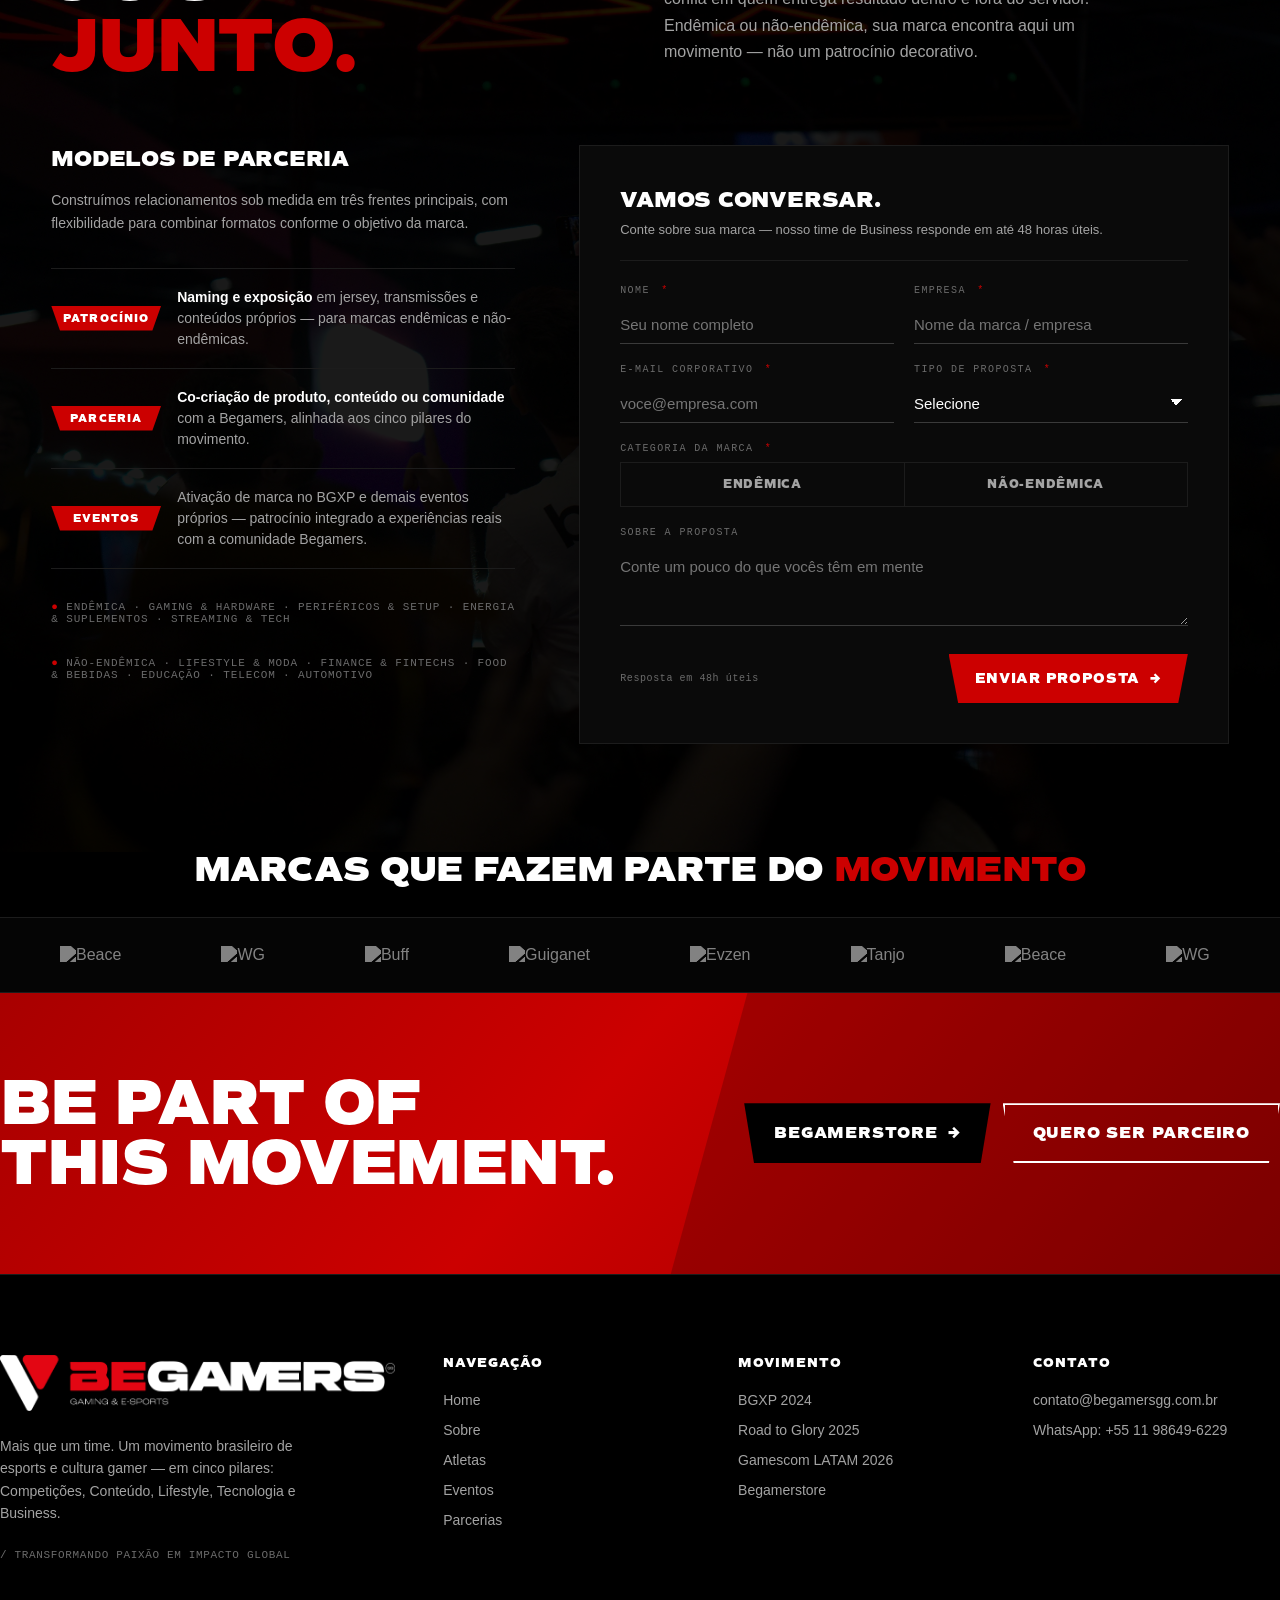
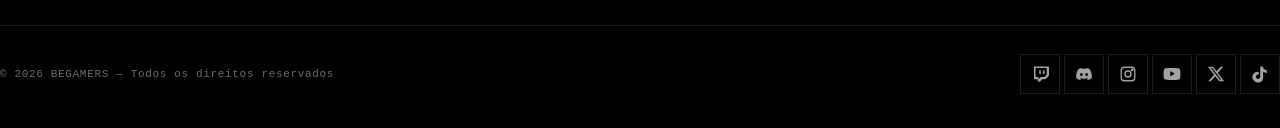
==== commit ae886e5a: "Add TZB symbol watermark to Road to Glory section and clean up partner section" ====
--- a/index.html
+++ b/index.html
@@ -294,7 +294,8 @@
      ROAD TO GLORY
 ============================================================ -->
 <section class="r2g" id="road-to-glory" data-screen-label="04 Road to Glory">
-  <div class="container r2g-inner">
+  <img src="assets/símbolo_the_zero_base.png" alt="" aria-hidden="true" style="position:absolute;left:40px;top:50%;transform:translateY(-50%);width:480px;height:auto;opacity:0.08;z-index:0;pointer-events:none;">
+  <div class="container r2g-inner" style="position:relative;z-index:1;">
     <div class="reveal">
       <span class="r2g-tag"><span class="slash"></span> Infraestrutura real para um cenário sério</span>
       <h2>The Zero <span class="red">Base.</span></h2>
